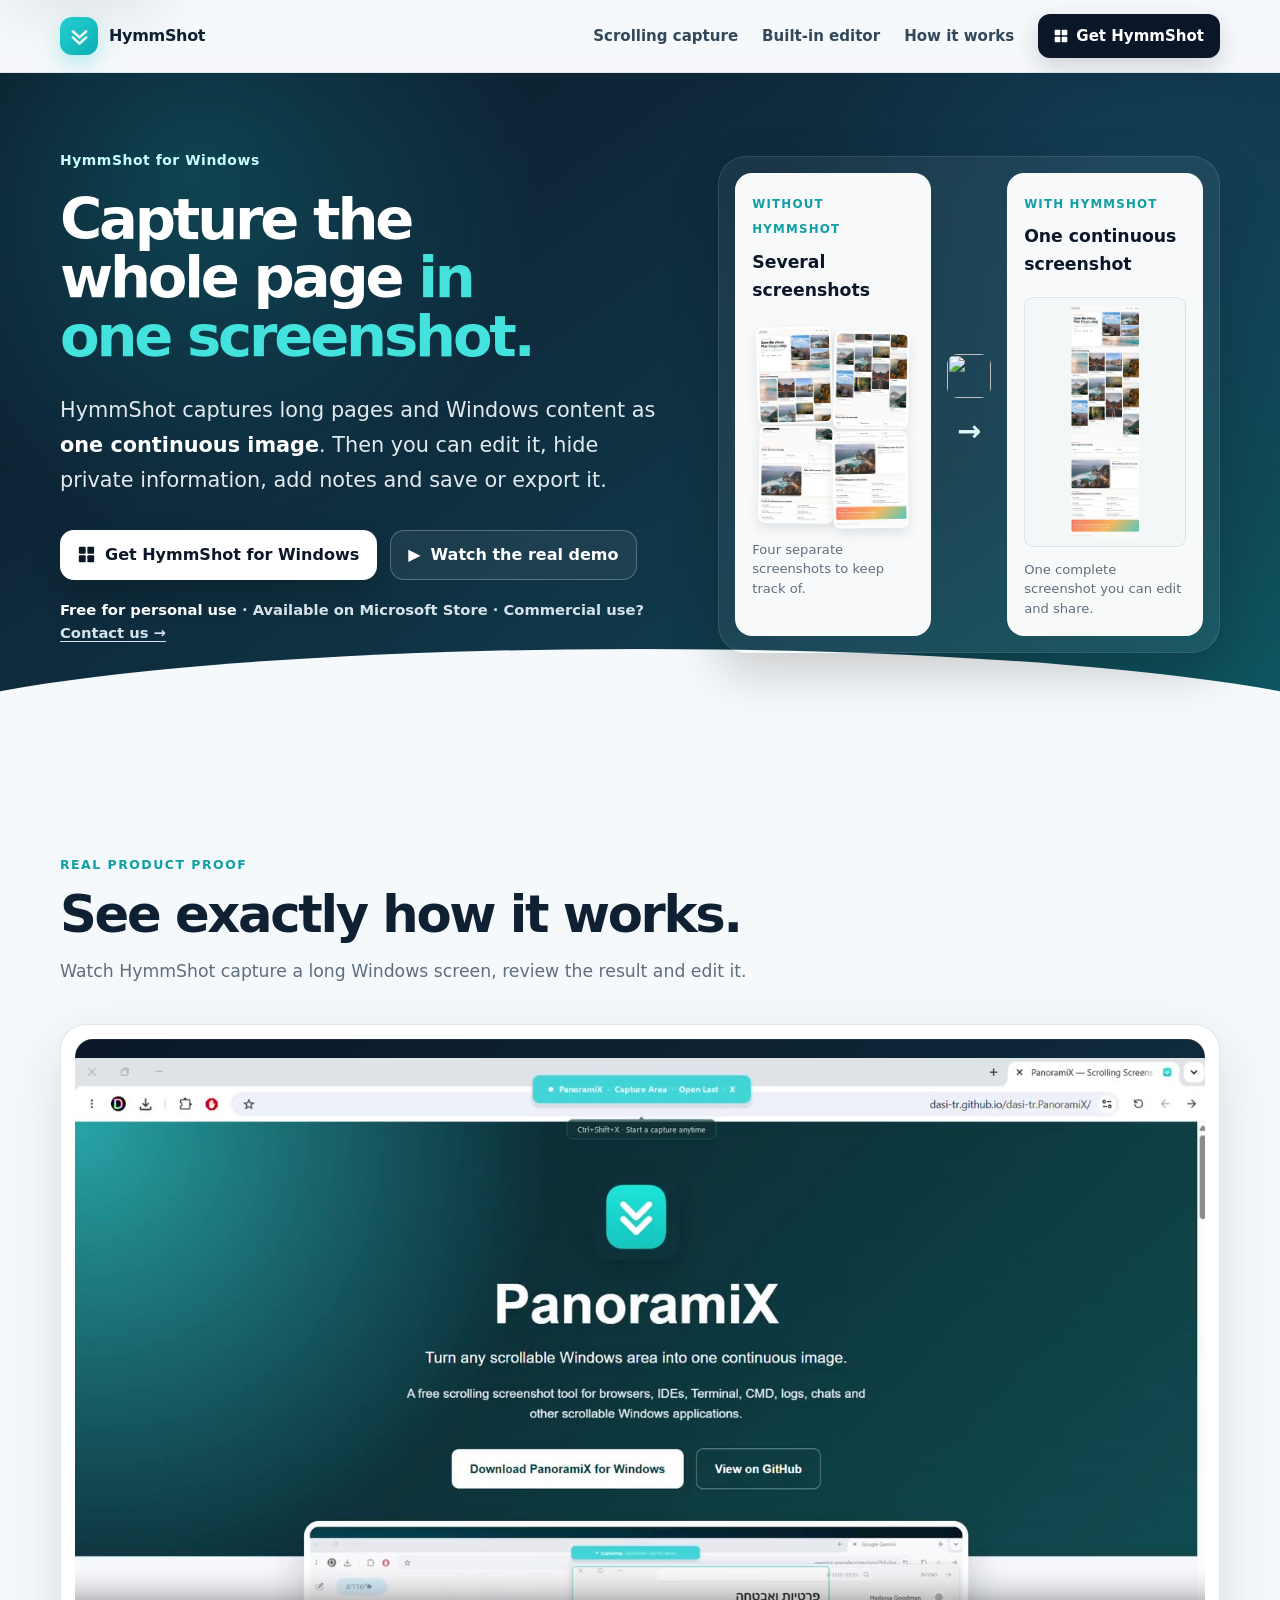
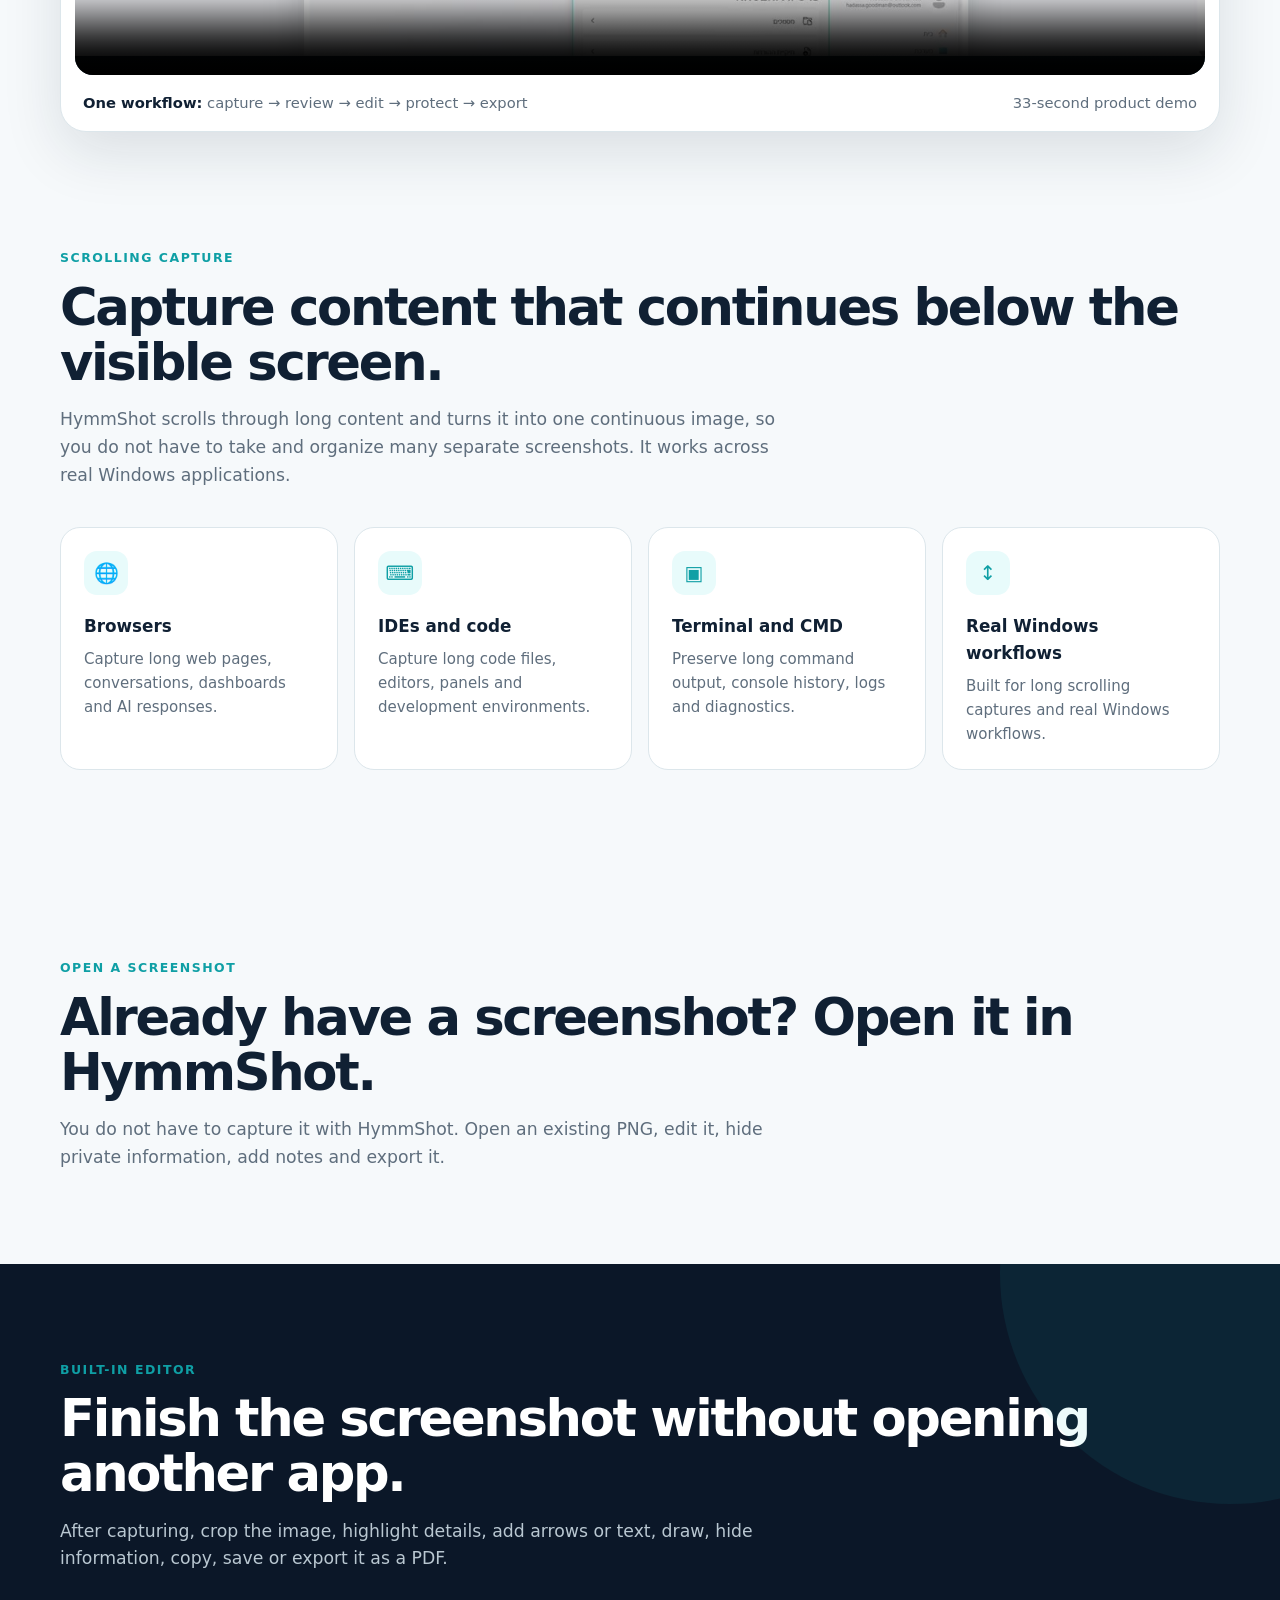
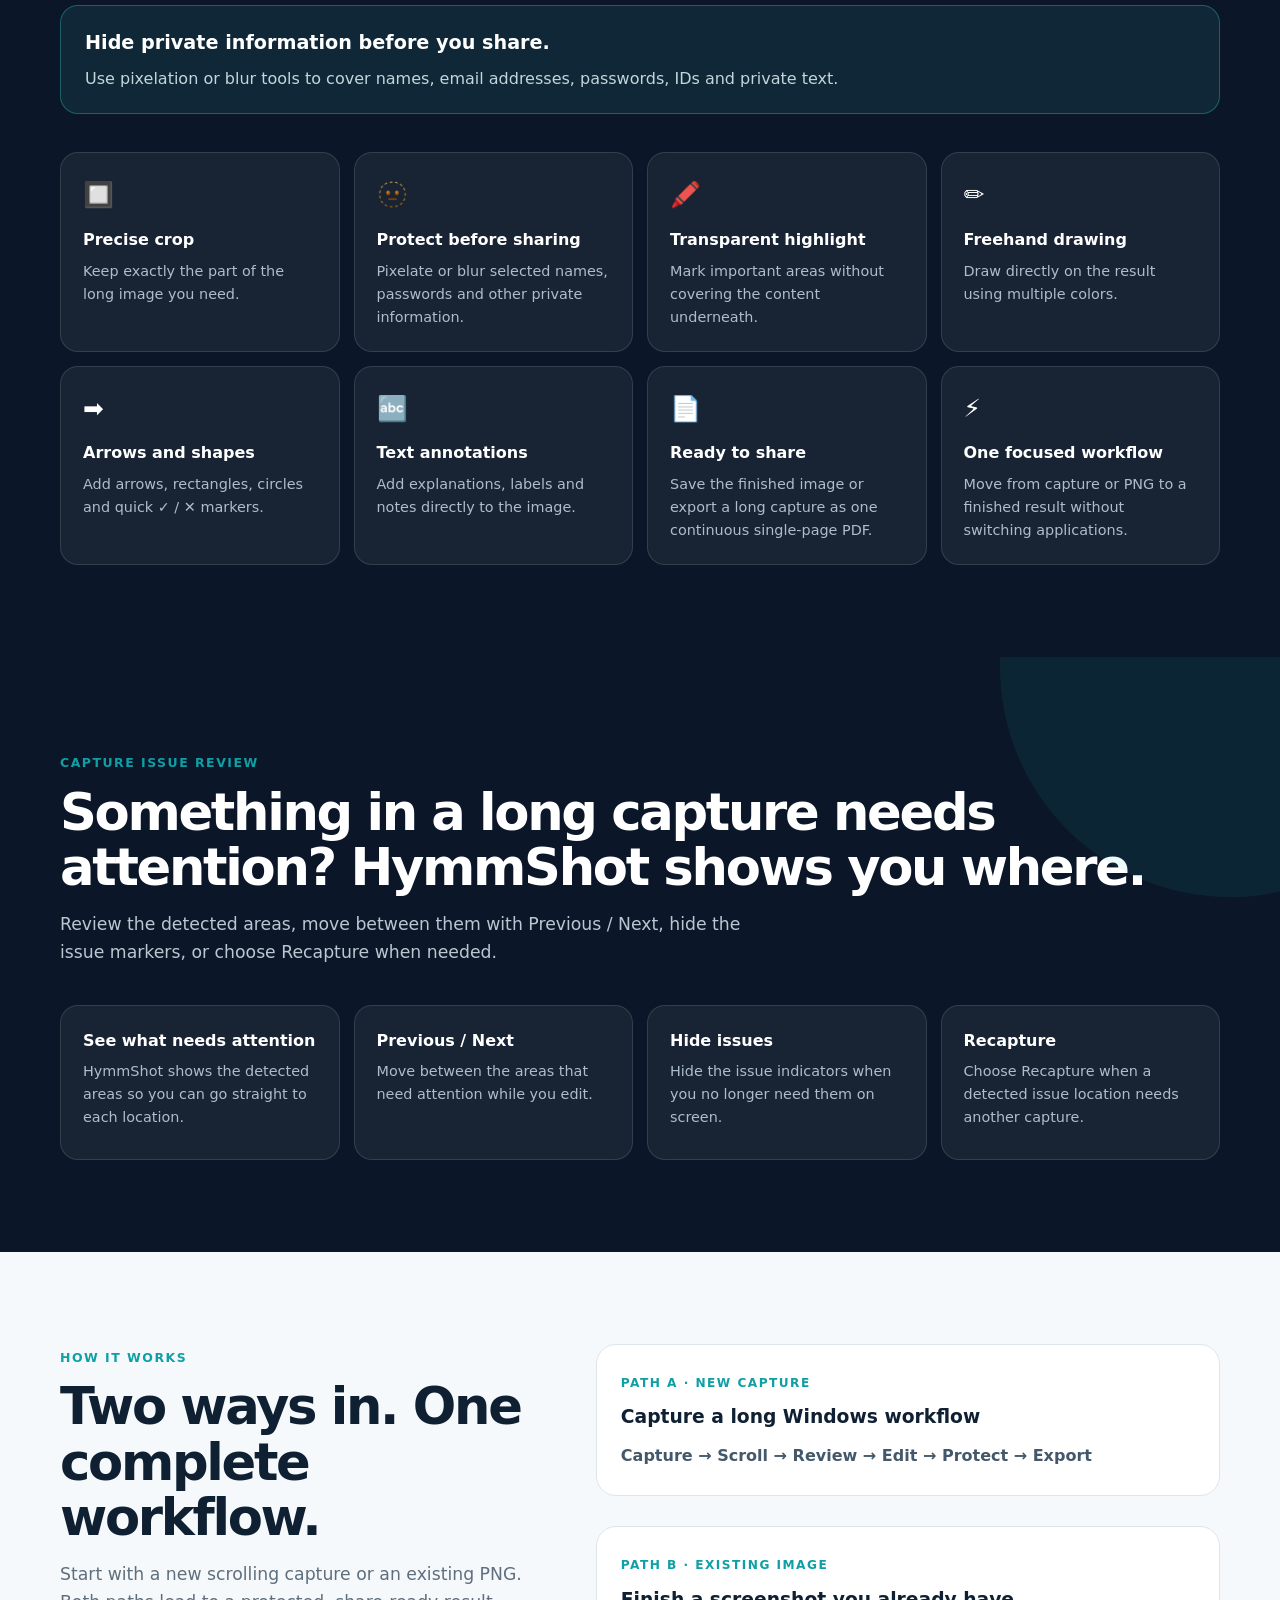
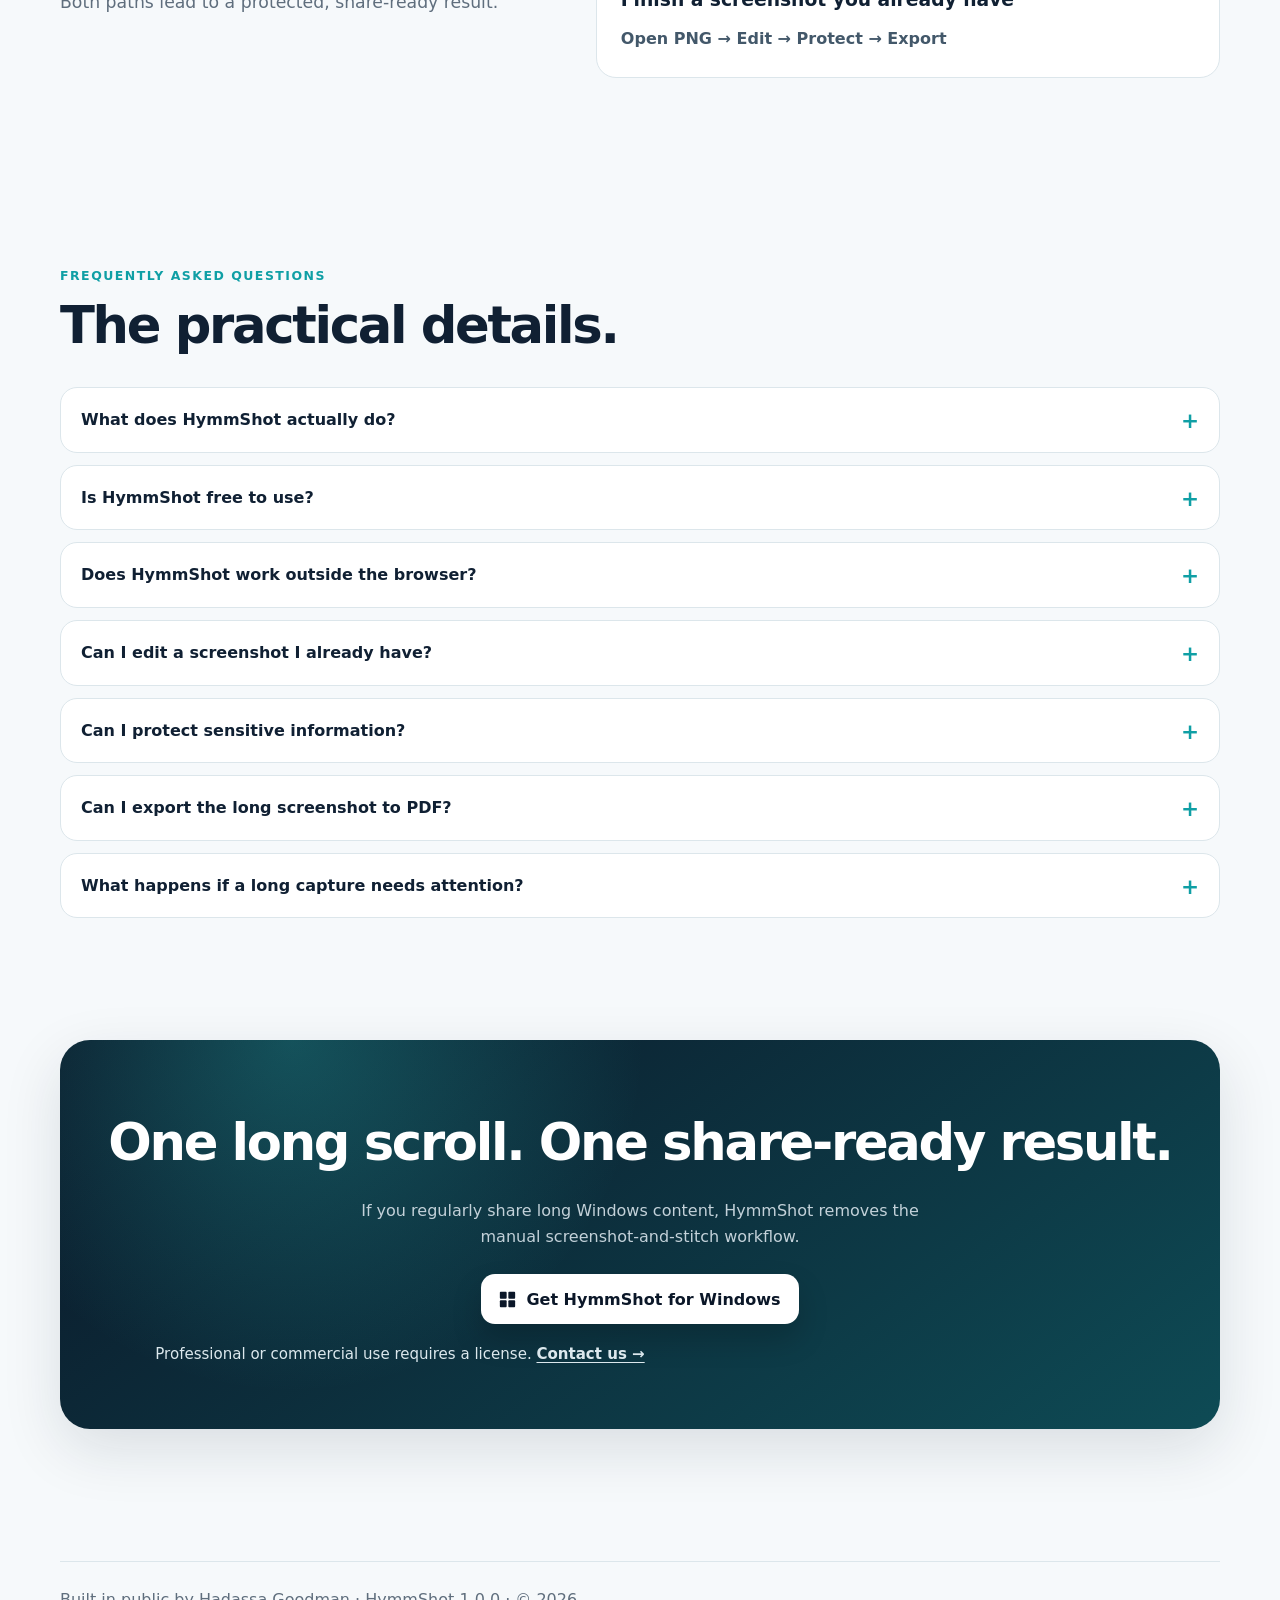
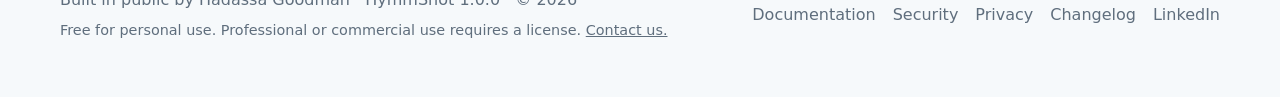
==== index.html @ fbc2f4eb "Polish the final HymmShot hero Simplify the hero copy and lightly soften the existing Before/After p" ====
<!doctype html>
<html lang="en">
<head>
  <script defer src="assets/analytics.js"></script>
  
  <meta charset="utf-8">
  <meta name="viewport" content="width=device-width, initial-scale=1">
  <title>HymmShot — Capture, Edit &amp; Share Long Windows Screenshots</title>
  <meta name="description" content="HymmShot is a Windows screenshot workflow for capturing long scrollable content, reviewing capture issues, editing existing PNGs, protecting sensitive information and exporting share-ready images or PDFs.">
  <meta name="theme-color" content="#0b1728">
  <link rel="canonical" href="https://hymmshot.com/">
  <meta property="og:type" content="website">
  <meta property="og:url" content="https://hymmshot.com/">
  <meta property="og:title" content="HymmShot — Capture, Edit &amp; Share Long Windows Screenshots">
  <meta property="og:description" content="Capture the full scroll on Windows, then review, edit, protect and export a share-ready result.">
  <meta property="og:image" content="https://hymmshot.com/icon.png">
  <meta name="twitter:card" content="summary_large_image">
  <meta name="twitter:title" content="HymmShot — Capture, Edit &amp; Share Long Windows Screenshots">
  <meta name="twitter:description" content="Capture the full scroll on Windows, then review, edit, protect and export a share-ready result.">
  <meta name="twitter:image" content="https://hymmshot.com/icon.png">
  <link rel="icon" href="data:image/svg+xml,%3Csvg xmlns='http://www.w3.org/2000/svg' viewBox='0 0 64 64'%3E%3Crect width='64' height='64' rx='16' fill='%2317c7c9'/%3E%3Cpath d='M18 21l14 14 14-14M18 35l14 14 14-14' fill='none' stroke='white' stroke-width='6' stroke-linecap='round' stroke-linejoin='round'/%3E%3C/svg%3E">
  <script type="application/ld+json">
  {
    "@context": "https://schema.org",
    "@type": "SoftwareApplication",
    "name": "HymmShot",
    "operatingSystem": "Windows",
    "applicationCategory": "UtilitiesApplication",
    "softwareVersion": "1.0.0",
    "description": "HymmShot is a complete screenshot workflow for Windows: capture long scrollable content or open an existing PNG, then review, edit, protect and export a share-ready result.",
    "url": "https://hymmshot.com/",
    "downloadUrl": "https://apps.microsoft.com/detail/9n6580jqmpw8",
    "featureList": [
      "Scrolling screenshot capture for Windows applications",
      "Combines scrolled content into one continuous image",
      "Capture Issue Review with Previous and Next navigation",
      "Hide issue indicators or choose Recapture",
      "Open and edit existing PNG images",
      "Built-in crop tool",
      "Real pixelation for sensitive information",
      "Transparent highlighting",
      "Freehand drawing in multiple colors",
      "Arrows, rectangles, circles and quick markers",
      "Text annotations",
      "Continuous single-page PDF export"
    ]
  }
  </script>
  <style>
    :root {
      --ink: #102033;
      --muted: #5f6e7d;
      --bg: #f6f9fb;
      --panel: #ffffff;
      --line: #dce6eb;
      --navy: #0b1728;
      --navy-2: #10263a;
      --teal: #19c6c8;
      --teal-dark: #0f9fa5;
      --teal-soft: #e8fbfb;
      --warning: #fff9e8;
      --warning-line: #ecd273;
      --shadow: 0 20px 60px rgba(13, 35, 52, .12);
      --radius: 24px;
      --max: 1160px;
    }

    * { box-sizing: border-box; }
    html { scroll-behavior: smooth; }
    body {
      margin: 0;
      color: var(--ink);
      background: var(--bg);
      font-family: Inter, ui-sans-serif, system-ui, -apple-system, BlinkMacSystemFont, "Segoe UI", Arial, sans-serif;
      line-height: 1.6;
      -webkit-font-smoothing: antialiased;
    }
    a { color: inherit; }
    img, video { max-width: 100%; display: block; }
    button, a { -webkit-tap-highlight-color: transparent; }
    .container { width: min(var(--max), calc(100% - 40px)); margin-inline: auto; }
    .skip-link {
      position: fixed; top: 10px; left: 10px; z-index: 1000;
      transform: translateY(-150%); background: #fff; padding: 10px 14px;
      border-radius: 10px; box-shadow: var(--shadow);
    }
    .skip-link:focus { transform: translateY(0); }

    .site-nav {
      position: sticky; top: 0; z-index: 50;
      background: rgba(246,249,251,.88);
      backdrop-filter: blur(18px);
      border-bottom: 1px solid rgba(220,230,235,.8);
    }
    .nav-inner {
      min-height: 72px; display: flex; align-items: center; justify-content: space-between; gap: 24px;
    }
    .brand { display: flex; align-items: center; gap: 11px; text-decoration: none; font-weight: 800; letter-spacing: -.02em; }
    .brand-mark {
      width: 38px; height: 38px; border-radius: 12px; flex: 0 0 auto;
      background: linear-gradient(145deg, #25d7d5, #0cafb7);
      display: grid; place-items: center; box-shadow: 0 9px 22px rgba(25,198,200,.28);
    }
    .brand-mark svg { width: 23px; height: 23px; }
    .nav-links { display: flex; align-items: center; gap: 24px; font-size: .94rem; font-weight: 650; }
    .nav-links a { text-decoration: none; color: #34485b; }
    .nav-links a:hover { color: var(--teal-dark); }
    .nav-download {
      display: inline-flex; align-items: center; gap: 8px; white-space: nowrap;
      color: #fff !important; background: var(--navy); padding: 10px 16px; border-radius: 12px;
      box-shadow: 0 9px 24px rgba(11,23,40,.17);
    }

    .hero {
      position: relative; overflow: hidden;
      background:
        radial-gradient(circle at 15% 15%, rgba(25,198,200,.22), transparent 28%),
        radial-gradient(circle at 88% 18%, rgba(39,116,177,.16), transparent 26%),
        linear-gradient(145deg, var(--navy), #10394a 65%, #0e5962);
      color: #fff;
      padding: 76px 0 100px;
    }
    .hero::after {
      content: ""; position: absolute; inset: auto -10% -160px -10%; height: 270px;
      background: var(--bg); border-radius: 50% 50% 0 0 / 35% 35% 0 0;
    }
    .hero-grid {
      position: relative; z-index: 1; display: grid; grid-template-columns: 1.1fr .9fr;
      gap: 45px; align-items: center;
    }
    .eyebrow {
      margin-bottom: 20px; color: #c8ffff; font-size: .87rem; font-weight: 800;
      letter-spacing: .04em;
    }
    .dot { width: 8px; height: 8px; background: #29e1d8; border-radius: 999px; box-shadow: 0 0 0 6px rgba(41,225,216,.12); }
    h1 { margin: 0; font-size: clamp(2.85rem, 4.5vw, 4.15rem); line-height: 1.01; letter-spacing: -.055em; max-width: 850px; text-wrap: balance; }
    .hero-highlight { color: #43e2dc; }
    .hero-copy { margin: 27px 0 0; max-width: 650px; color: #e2eaf0; font-size: clamp(1.1rem, 2vw, 1.3rem); line-height: 1.68; }
    .hero-copy strong { color: #fff; }
    .actions { display: flex; flex-wrap: wrap; gap: 13px; margin-top: 32px; }
    .btn {
      display: inline-flex; align-items: center; justify-content: center; gap: 10px;
      min-height: 50px; padding: 0 17px; border-radius: 14px; text-decoration: none;
      font-weight: 800; border: 1px solid transparent; transition: transform .18s ease, box-shadow .18s ease, background .18s ease;
    }
    .btn:hover { transform: translateY(-2px); }
    .btn-primary { background: #fff; color: var(--navy); box-shadow: 0 15px 30px rgba(0,0,0,.18); }
    .btn-secondary { border-color: rgba(255,255,255,.26); background: rgba(255,255,255,.06); color: #fff; }
    .microcopy { margin-top: 18px; color: #d7e3ea; font-size: .92rem; font-weight: 550; line-height: 1.6; }
    .microcopy strong { color: #fff; font-weight: 800; }
    .microcopy a, .commercial-link { color: inherit; font-weight: 850; text-underline-offset: 3px; }

    .windows-icon { width: 17px; height: 17px; flex: 0 0 auto; }
    .windows-icon rect { fill: currentColor; }
    .nav-download .windows-icon { width: 14px; height: 14px; }
    .windows-points {
      display: flex; flex-wrap: wrap; gap: 9px 18px; margin: 22px 0 0; padding: 0;
      list-style: none; color: #e0ebf0; font-size: .94rem; font-weight: 700;
    }
    .windows-points li { display: inline-flex; align-items: center; gap: 7px; }
    .windows-points li::before { content: "✓"; color: #42e2dc; font-weight: 900; }

    .product-shot {
      position: relative; padding: 14px; border-radius: 28px;
      border: 1px solid rgba(255,255,255,.18);
      background: rgba(255,255,255,.08);
      box-shadow: 0 28px 70px rgba(0,0,0,.3);
    }
    .product-shot-top {
      display: flex; align-items: center; justify-content: space-between; gap: 12px;
      padding: 2px 3px 12px; color: #edf6f8; font-size: .82rem; font-weight: 800;
    }
    .windows-app-badge, .real-interface {
      display: inline-flex; align-items: center; gap: 8px;
    }
    .real-interface { color: #c8dce4; }
    .real-interface::before { content: "●"; color: #43e2dc; font-size: .72rem; }
    .capture-proof {
      position: relative; overflow: hidden; border-radius: 18px; background: #fff;
      border: 1px solid rgba(255,255,255,.24);
    }
    .capture-proof > img { width: 100%; aspect-ratio: 319 / 169; object-fit: cover; }
    .hymmshot-preview {
      aspect-ratio: 319 / 169; display: grid; place-items: center; padding: clamp(22px, 4vw, 44px);
      border-radius: 18px; border: 1px solid rgba(255,255,255,.24);
      background:
        radial-gradient(circle at 18% 20%, rgba(67,226,220,.24), transparent 34%),
        linear-gradient(145deg, #f8fcfd, #e6f3f5);
    }
    .hymmshot-preview-card {
      width: min(100%, 460px); padding: clamp(22px, 4vw, 34px); border: 1px solid #d4e5e9;
      border-radius: 22px; background: rgba(255,255,255,.94); color: var(--navy);
      box-shadow: 0 22px 48px rgba(11,23,40,.16);
    }
    .hymmshot-preview-brand { display: flex; align-items: center; gap: 15px; }
    .hymmshot-preview-brand img { width: 54px; height: 54px; border-radius: 13px; }
    .hymmshot-preview-brand strong, .hymmshot-preview-brand span { display: block; }
    .hymmshot-preview-brand strong { font-size: 1.15rem; }
    .hymmshot-preview-brand span { margin-top: 2px; color: var(--muted); font-size: .82rem; }
    .hymmshot-preview-status {
      display: flex; align-items: center; gap: 9px; margin-top: 24px; padding: 13px 15px;
      border-radius: 13px; background: #e9f9f7; color: #086b66; font-size: .88rem; font-weight: 800;
    }
    .hymmshot-preview-status::before { content: ""; width: 9px; height: 9px; border-radius: 50%; background: var(--teal); box-shadow: 0 0 0 5px rgba(16,183,167,.13); }
    .hymmshot-preview-tools { display: flex; flex-wrap: wrap; gap: 8px; margin-top: 16px; }
    .hymmshot-preview-tools span { padding: 7px 10px; border: 1px solid #dbe8eb; border-radius: 999px; color: #526778; font-size: .76rem; font-weight: 700; }
    .outcome-visual {
      display: grid; grid-template-columns: 1fr auto 1fr; align-items: stretch; gap: 16px;
      color: var(--navy); background: rgba(255,255,255,.055); padding: 16px;
      border-color: rgba(255,255,255,.1); box-shadow: 0 20px 50px rgba(0,0,0,.18);
    }
    .outcome-column { min-width: 0; padding: 17px; border-radius: 17px; background: rgba(255,255,255,.97); }
    .outcome-column strong { display: block; margin-top: 8px; font-size: 1.08rem; }
    .outcome-column p { margin: 13px 0 0; color: var(--muted); font-size: .82rem; line-height: 1.5; }
    .outcome-label { color: var(--teal-dark); font-size: .74rem; font-weight: 900; letter-spacing: .1em; text-transform: uppercase; }
    .before-stack { display: grid; grid-template-columns: 1fr 1fr; gap: 7px; margin-top: 18px; padding: 2px; }
    .before-stack img { display: block; width: 100%; height: auto; border: 2px solid rgba(255,255,255,.9); border-radius: 7px; box-shadow: 0 5px 12px rgba(7,35,52,.11); }
    .before-stack img:nth-child(1) { transform: rotate(-1.5deg) translate(3px,3px); }
    .before-stack img:nth-child(2) { transform: rotate(1.2deg) translate(-3px,8px); }
    .before-stack img:nth-child(3) { transform: rotate(.8deg) translate(5px,-2px); }
    .before-stack img:nth-child(4) { transform: rotate(-1deg) translate(-4px,3px); }
    .outcome-arrow { display: grid; place-content: center; justify-items: center; gap: 10px; color: #dffaf7; font-size: 1.8rem; font-weight: 900; }
    .outcome-arrow img { width: 44px; height: 44px; border-radius: 11px; }
    .after-frame { display: flex; align-items: flex-start; justify-content: center; height: 250px; margin-top: 18px; padding: 8px; overflow: hidden; border: 1px solid rgba(205,221,226,.65); border-radius: 9px; background: #f3f7f8; }
    .after-frame img { display: block; width: 100%; height: 100%; object-fit: contain; object-position: top center; }
    .capture-proof-caption {
      display: flex; align-items: center; justify-content: center; gap: 9px; flex-wrap: wrap;
      padding: 13px 14px; color: #34485b; background: #fff; font-size: .82rem;
      border-top: 1px solid #e5ecef;
    }
    .capture-proof-caption strong { color: var(--navy); }
    .flow-arrow { color: var(--teal-dark); font-weight: 900; }
    .editor-inset {
      position: absolute; right: -24px; bottom: -54px; width: 54%;
      border-radius: 16px; overflow: hidden; border: 6px solid #fff;
      background: #fff; box-shadow: 0 20px 45px rgba(0,0,0,.34);
      transform: rotate(-1.2deg);
    }
    .editor-inset img { width: 100%; aspect-ratio: 319 / 169; object-fit: cover; }
    .editor-inset-label {
      padding: 9px 11px; background: #fff; color: var(--navy); font-size: .73rem;
      font-weight: 850; text-align: center; border-top: 1px solid #e5ecef;
    }

    section { padding: 92px 0; }
    .section-kicker { color: var(--teal-dark); font-weight: 850; text-transform: uppercase; letter-spacing: .12em; font-size: .78rem; }
    .section-title { margin: 10px 0 16px; font-size: clamp(2rem, 4vw, 3.45rem); line-height: 1.08; letter-spacing: -.045em; }
    .section-lead { margin: 0; color: var(--muted); font-size: 1.08rem; max-width: 730px; }

    .demo-wrap { margin-top: 38px; background: var(--panel); border: 1px solid var(--line); border-radius: 26px; padding: 14px; box-shadow: var(--shadow); }
    .demo-video {
      display: block; width: 100%; height: auto; aspect-ratio: 16 / 9; border-radius: 18px;
      background: linear-gradient(145deg, #0b1728, #10394a); object-fit: contain;
      box-shadow: inset 0 0 0 1px rgba(255,255,255,.08);
    }
    .demo-note { display: flex; justify-content: space-between; align-items: center; gap: 20px; padding: 16px 8px 3px; color: var(--muted); font-size: .92rem; }
    .demo-note strong { color: var(--ink); }

    .feature-grid { display: grid; grid-template-columns: repeat(4, 1fr); gap: 16px; margin-top: 38px; }
    .feature-card {
      background: var(--panel); border: 1px solid var(--line); border-radius: 20px; padding: 23px;
      min-height: 188px; transition: transform .2s ease, box-shadow .2s ease, border-color .2s ease;
    }
    .feature-card:hover { transform: translateY(-5px); border-color: #b6dddd; box-shadow: 0 16px 36px rgba(15,61,72,.09); }
    .feature-icon {
      width: 44px; height: 44px; border-radius: 13px; display: grid; place-items: center;
      background: var(--teal-soft); color: var(--teal-dark); font-size: 1.25rem; margin-bottom: 18px;
    }
    .feature-card h3 { margin: 0 0 7px; font-size: 1.05rem; }
    .feature-card p { margin: 0; color: var(--muted); font-size: .94rem; }

    .dark-section { background: var(--navy); color: #fff; position: relative; overflow: hidden; }
    .dark-section::before { content:""; position:absolute; width:460px; height:460px; border-radius:50%; background:rgba(25,198,200,.08); right:-180px; top:-220px; }
    .dark-section .section-lead { color: #b9c7d1; }
    .tool-grid { display: grid; grid-template-columns: repeat(4, 1fr); gap: 14px; margin-top: 38px; position: relative; }
    .tool-card { padding: 22px; border-radius: 18px; border: 1px solid rgba(255,255,255,.12); background: rgba(255,255,255,.055); min-height: 155px; }
    .tool-card .tool-symbol { font-size: 1.55rem; margin-bottom: 12px; }
    .tool-card h3 { margin: 0 0 7px; font-size: 1rem; }
    .tool-card p { margin: 0; color: #aebdca; font-size: .9rem; }
    .privacy-callout { margin-top: 32px; padding: 22px 24px; border: 1px solid rgba(67,226,220,.3); border-radius: 18px; background: rgba(67,226,220,.08); position: relative; }
    .privacy-callout h3 { margin: 0 0 7px; font-size: 1.2rem; }
    .privacy-callout p { margin: 0; color: #c5d5dc; }

    .workflow { display: grid; grid-template-columns: .86fr 1.14fr; gap: 65px; align-items: start; }
    .steps { display: grid; gap: 16px; }
    .step { display: grid; grid-template-columns: 50px 1fr; gap: 17px; padding: 20px; border-radius: 18px; background: #fff; border: 1px solid var(--line); }
    .step-number { width: 50px; height: 50px; border-radius: 15px; background: var(--teal-soft); color: var(--teal-dark); display: grid; place-items: center; font-weight: 900; }
    .step h3 { margin: 1px 0 4px; font-size: 1.02rem; }
    .step p { margin: 0; color: var(--muted); font-size: .93rem; }
    .path-card { padding: 24px; border-radius: 20px; background: #fff; border: 1px solid var(--line); }
    .path-card + .path-card { margin-top: 14px; }
    .path-label { color: var(--teal-dark); font-size: .76rem; font-weight: 900; letter-spacing: .12em; text-transform: uppercase; }
    .path-card h3 { margin: 8px 0 10px; }
    .path-flow { margin: 0; color: #43586a; font-weight: 750; line-height: 1.8; }

    .hebrew { background: linear-gradient(135deg, #effbfb, #f8fbfc); }
    .rtl { direction: rtl; text-align: right; }
    .rtl-grid { display: grid; grid-template-columns: 1fr 1fr; gap: 28px; margin-top: 34px; }
    .rtl-card { background: #fff; border: 1px solid var(--line); border-radius: 22px; padding: 27px; }
    .rtl-card h3 { margin-top: 0; }
    .rtl-card p, .rtl-card li { color: var(--muted); }
    .rtl-card ol { padding-right: 22px; }
    .rtl-card li { margin-bottom: 8px; }

    .faq-list { margin-top: 34px; display: grid; gap: 12px; }
    details { background: #fff; border: 1px solid var(--line); border-radius: 17px; padding: 0 20px; }
    summary { cursor: pointer; list-style: none; padding: 19px 30px 19px 0; font-weight: 800; position: relative; }
    summary::-webkit-details-marker { display: none; }
    summary::after { content: "+"; position: absolute; right: 0; top: 16px; font-size: 1.35rem; color: var(--teal-dark); }
    details[open] summary::after { content: "–"; }
    details p { margin: 0 0 20px; color: var(--muted); max-width: 850px; }

    .final-cta { padding-top: 30px; }
    .cta-box {
      text-align: center; color: #fff; border-radius: 30px; padding: 62px 30px;
      background: radial-gradient(circle at 20% 0%, rgba(46,229,219,.26), transparent 35%), linear-gradient(145deg, var(--navy), #0e4b55);
      box-shadow: var(--shadow);
    }
    .cta-box h2 { margin: 0; font-size: clamp(2rem, 4vw, 3.4rem); letter-spacing: -.045em; }
    .cta-box p { margin: 14px auto 25px; color: #c3d1d9; max-width: 620px; }
    .cta-box .actions { justify-content: center; margin-top: 0; }
    .cta-commercial { margin: 18px 0 0 !important; color: #dce8ed !important; font-size: .94rem; }

    footer { padding: 40px 0 55px; color: var(--muted); }
    .footer-inner { display: flex; justify-content: space-between; align-items: center; gap: 20px; border-top: 1px solid var(--line); padding-top: 25px; }
    .footer-links { display: flex; flex-wrap: wrap; gap: 17px; }
    .footer-links a { text-decoration: none; }
    .footer-links a:hover { color: var(--teal-dark); }
    .footer-license { margin-top: 7px; font-size: .9rem; }

    .reveal { opacity: 0; transform: translateY(18px); transition: opacity .65s ease, transform .65s ease; }
    .reveal.visible { opacity: 1; transform: none; }

    @media (max-width: 980px) {
      .hero-grid, .workflow { grid-template-columns: 1fr; }
      .hero-grid { gap: 45px; }
      .product-shot { max-width: 760px; margin-inline: auto; }
      .editor-inset { right: 14px; bottom: -42px; }
      .feature-grid, .tool-grid { grid-template-columns: repeat(2,1fr); }
      .nav-links a:not(.nav-download) { display: none; }
      .rtl-grid { grid-template-columns: 1fr; }
    }
    @media (max-width: 640px) {
      .container { width: min(100% - 24px, var(--max)); }
      .hero { padding: 68px 0 55px; }
      .hero::after { display: none; }
      h1 { font-size: clamp(2.75rem, 15vw, 4rem); }
      section { padding: 70px 0; }
      .feature-grid, .tool-grid { grid-template-columns: 1fr; }
      .product-shot-top { align-items: flex-start; flex-direction: column; }
      .outcome-visual { grid-template-columns: 1fr; }
      .outcome-arrow { grid-template-columns: auto auto; }
      .outcome-arrow span { transform: rotate(90deg); }
      .after-frame { height: 520px; }
      .editor-inset { position: relative; right: auto; bottom: auto; width: 88%; margin: 14px auto -8px; transform: none; }
      .capture-proof-caption { font-size: .76rem; gap: 6px; }
      .demo-note, .footer-inner { align-items: flex-start; flex-direction: column; }
      .actions .btn { width: 100%; }
      .nav-inner { min-height: 64px; }
      .brand-mark { width: 35px; height: 35px; }
      .nav-download { padding: 9px 12px; font-size: .85rem; }
      .step { grid-template-columns: 42px 1fr; padding: 16px; }
      .step-number { width: 42px; height: 42px; }
    }
    @media (prefers-reduced-motion: reduce) {
      html { scroll-behavior: auto; }
      *, *::before, *::after { animation: none !important; transition: none !important; }
      .reveal { opacity: 1; transform: none; }
    }
  </style>
</head>
<body>
  <a class="skip-link" href="#main">Skip to content</a>

  <nav class="site-nav" aria-label="Main navigation">
    <div class="container nav-inner">
      <a class="brand" href="#top" aria-label="HymmShot home">
        <span class="brand-mark" aria-hidden="true">
          <svg viewBox="0 0 24 24" fill="none"><path d="M5 6.5 12 13l7-6.5M5 13l7 6.5 7-6.5" stroke="white" stroke-width="2.6" stroke-linecap="round" stroke-linejoin="round"/></svg>
        </span>
        <span>HymmShot</span>
      </a>
      <div class="nav-links">
        <a href="#capture">Scrolling capture</a>
        <a href="#editor">Built-in editor</a>
        <a href="#how">How it works</a>
        <a class="nav-download" data-download-cta="nav" href="https://apps.microsoft.com/detail/9n6580jqmpw8" target="_blank" rel="noopener noreferrer" aria-label="Get HymmShot on Microsoft Store (opens in a new tab)"><svg class="windows-icon" viewBox="0 0 20 20" aria-hidden="true"><rect x="1" y="1" width="8" height="8" rx="1"/><rect x="11" y="1" width="8" height="8" rx="1"/><rect x="1" y="11" width="8" height="8" rx="1"/><rect x="11" y="11" width="8" height="8" rx="1"/></svg> Get HymmShot</a>
      </div>
    </div>
  </nav>

  <main id="main">
    <header class="hero" id="top">
      <div class="container hero-grid">
        <div>
          <div class="eyebrow">HymmShot for Windows</div>
          <h1>Capture the whole page <span class="hero-highlight">in one screenshot.</span></h1>
          <p class="hero-copy">HymmShot captures long pages and Windows content as <strong>one continuous image</strong>. Then you can edit it, hide private information, add notes and save or export it.</p>
          <div class="actions">
            <a class="btn btn-primary" data-download-cta="hero" href="https://apps.microsoft.com/detail/9n6580jqmpw8" target="_blank" rel="noopener noreferrer" aria-label="Get HymmShot for Windows on Microsoft Store (opens in a new tab)"><svg class="windows-icon" viewBox="0 0 20 20" aria-hidden="true"><rect x="1" y="1" width="8" height="8" rx="1"/><rect x="11" y="1" width="8" height="8" rx="1"/><rect x="1" y="11" width="8" height="8" rx="1"/><rect x="11" y="11" width="8" height="8" rx="1"/></svg> Get HymmShot for Windows</a>
            <a class="btn btn-secondary" data-demo-cta="hero" href="#demo"><span aria-hidden="true">▶</span> Watch the real demo</a>
          </div>
          <p class="microcopy"><strong>Free for personal use</strong> · Available on Microsoft Store · Commercial use? <a data-commercial-cta="hero" href="mailto:contact@hymmshot.com">Contact us →</a></p>
        </div>

        <div class="product-shot outcome-visual" aria-label="Real comparison showing four separate screenshots becoming one continuous screenshot with HymmShot">
          <div class="outcome-column outcome-before">
            <span class="outcome-label">Without HymmShot</span>
            <strong>Several screenshots</strong>
            <div class="before-stack" role="group" aria-label="Four separate screenshots from the same long travel webpage">
              <img src="assets/before-after/travel-before-1.webp" alt="">
              <img src="assets/before-after/travel-before-2.webp" alt="">
              <img src="assets/before-after/travel-before-3.webp" alt="">
              <img src="assets/before-after/travel-before-4.webp" alt="">
            </div>
            <p>Four separate screenshots to keep track of.</p>
          </div>
          <div class="outcome-arrow" aria-hidden="true"><img src="icon.png" alt=""><span>→</span></div>
          <div class="outcome-column outcome-after">
            <span class="outcome-label">With HymmShot</span>
            <strong>One continuous screenshot</strong>
            <div class="after-frame">
              <img src="assets/before-after/travel-after.webp" alt="One continuous long travel webpage captured with HymmShot">
            </div>
            <p>One complete screenshot you can edit and share.</p>
          </div>
        </div>

        <div class="product-shot" hidden>
          <div class="product-shot-top">
            <span class="windows-app-badge"><svg class="windows-icon" viewBox="0 0 20 20" aria-hidden="true"><rect x="1" y="1" width="8" height="8" rx="1"/><rect x="11" y="1" width="8" height="8" rx="1"/><rect x="1" y="11" width="8" height="8" rx="1"/><rect x="11" y="11" width="8" height="8" rx="1"/></svg> HymmShot for Windows</span>
            <span class="real-interface">Version 1.0.0</span>
          </div>
          <div class="hymmshot-preview" role="img" aria-label="HymmShot 1.0.0 product preview for Windows">
            <div class="hymmshot-preview-card">
              <div class="hymmshot-preview-brand">
                <img src="icon.png" alt="">
                <div><strong>HymmShot 1.0.0</strong><span>Scrolling capture and image editing</span></div>
              </div>
              <div class="hymmshot-preview-status">Ready for a scrolling capture</div>
              <div class="hymmshot-preview-tools" aria-hidden="true"><span>Capture</span><span>Review</span><span>Edit</span><span>Export</span></div>
            </div>
          </div>
          <div class="capture-proof" hidden>
            <img src="[data-uri]" alt="HymmShot capturing a selected scrollable area in a Windows browser">
            <div class="capture-proof-caption">
              <strong>1. Select an area</strong><span class="flow-arrow">→</span>
              <strong>2. Scroll</strong><span class="flow-arrow">→</span>
              <strong>3. Get one image</strong>
            </div>
          </div>
          <div class="editor-inset" hidden>
            <img src="[data-uri]" alt="The built-in HymmShot editor after the scrolling capture is complete">
            <div class="editor-inset-label">The built-in editor opens after capture</div>
          </div>
        </div>
      </div>
    </header>

    <section id="demo">
      <div class="container reveal">
        <span class="section-kicker">Real product proof</span>
        <h2 class="section-title">See exactly how it works.</h2>
        <p class="section-lead">Watch HymmShot capture a long Windows screen, review the result and edit it.</p>
        <div class="demo-wrap">
          <video class="demo-video" data-analytics-video data-video-name="HymmShot product demo" data-video-file="PanoramiX.mp4" controls muted autoplay loop playsinline preload="metadata" poster="[data-uri]">
            <!-- Replace this file with the new product recording; keep its natural framing and aspect ratio. -->
            <source src="PanoramiX.mp4" type="video/mp4">
            Your browser does not support video playback.
          </video>
          <div class="demo-note">
            <span><strong>One workflow:</strong> capture → review → edit → protect → export</span>
            <span>33-second product demo</span>
          </div>
        </div>
      </div>
    </section>

    <section id="capture" style="padding-top:20px">
      <div class="container reveal">
        <span class="section-kicker">Scrolling capture</span>
        <h2 class="section-title">Capture content that continues below the visible screen.</h2>
        <p class="section-lead">HymmShot scrolls through long content and turns it into one continuous image, so you do not have to take and organize many separate screenshots. It works across real Windows applications.</p>
        <div class="feature-grid">
          <article class="feature-card"><div class="feature-icon">🌐</div><h3>Browsers</h3><p>Capture long web pages, conversations, dashboards and AI responses.</p></article>
          <article class="feature-card"><div class="feature-icon">⌨</div><h3>IDEs and code</h3><p>Capture long code files, editors, panels and development environments.</p></article>
          <article class="feature-card"><div class="feature-icon">▣</div><h3>Terminal and CMD</h3><p>Preserve long command output, console history, logs and diagnostics.</p></article>
          <article class="feature-card"><div class="feature-icon">↕</div><h3>Real Windows workflows</h3><p>Built for long scrolling captures and real Windows workflows.</p></article>
        </div>
      </div>
    </section>

    <section id="open-image">
      <div class="container reveal">
        <span class="section-kicker">Open a screenshot</span>
        <h2 class="section-title">Already have a screenshot? Open it in HymmShot.</h2>
        <p class="section-lead">You do not have to capture it with HymmShot. Open an existing PNG, edit it, hide private information, add notes and export it.</p>
      </div>
    </section>

    <section class="dark-section" id="editor">
      <div class="container reveal">
        <span class="section-kicker">Built-in editor</span>
        <h2 class="section-title">Finish the screenshot without opening another app.</h2>
        <p class="section-lead">After capturing, crop the image, highlight details, add arrows or text, draw, hide information, copy, save or export it as a PDF.</p>
        <div class="privacy-callout"><h3>Hide private information before you share.</h3><p>Use pixelation or blur tools to cover names, email addresses, passwords, IDs and private text.</p></div>
        <div class="tool-grid">
          <article class="tool-card"><div class="tool-symbol">🔲</div><h3>Precise crop</h3><p>Keep exactly the part of the long image you need.</p></article>
          <article class="tool-card"><div class="tool-symbol">🫥</div><h3>Protect before sharing</h3><p>Pixelate or blur selected names, passwords and other private information.</p></article>
          <article class="tool-card"><div class="tool-symbol">🖍️</div><h3>Transparent highlight</h3><p>Mark important areas without covering the content underneath.</p></article>
          <article class="tool-card"><div class="tool-symbol">✏️</div><h3>Freehand drawing</h3><p>Draw directly on the result using multiple colors.</p></article>
          <article class="tool-card"><div class="tool-symbol">➡️</div><h3>Arrows and shapes</h3><p>Add arrows, rectangles, circles and quick ✓ / ✕ markers.</p></article>
          <article class="tool-card"><div class="tool-symbol">🔤</div><h3>Text annotations</h3><p>Add explanations, labels and notes directly to the image.</p></article>
          <article class="tool-card"><div class="tool-symbol">📄</div><h3>Ready to share</h3><p>Save the finished image or export a long capture as one continuous single-page PDF.</p></article>
          <article class="tool-card"><div class="tool-symbol">⚡</div><h3>One focused workflow</h3><p>Move from capture or PNG to a finished result without switching applications.</p></article>
        </div>
      </div>
    </section>

    <section class="dark-section" id="review">
      <div class="container reveal">
        <span class="section-kicker">Capture Issue Review</span>
        <h2 class="section-title">Something in a long capture needs attention? HymmShot shows you where.</h2>
        <p class="section-lead">Review the detected areas, move between them with Previous / Next, hide the issue markers, or choose Recapture when needed.</p>
        <div class="tool-grid">
          <article class="tool-card"><h3>See what needs attention</h3><p>HymmShot shows the detected areas so you can go straight to each location.</p></article>
          <article class="tool-card"><h3>Previous / Next</h3><p>Move between the areas that need attention while you edit.</p></article>
          <article class="tool-card"><h3>Hide issues</h3><p>Hide the issue indicators when you no longer need them on screen.</p></article>
          <article class="tool-card"><h3>Recapture</h3><p>Choose Recapture when a detected issue location needs another capture.</p></article>
        </div>
      </div>
    </section>

    <section id="how">
      <div class="container workflow reveal">
        <div>
          <span class="section-kicker">How it works</span>
          <h2 class="section-title">Two ways in. One complete workflow.</h2>
          <p class="section-lead">Start with a new scrolling capture or an existing PNG. Both paths lead to a protected, share-ready result.</p>
        </div>
        <div class="steps">
          <article class="path-card"><span class="path-label">Path A · New capture</span><h3>Capture a long Windows workflow</h3><p class="path-flow">Capture → Scroll → Review → Edit → Protect → Export</p></article>
          <article class="path-card"><span class="path-label">Path B · Existing image</span><h3>Finish a screenshot you already have</h3><p class="path-flow">Open PNG → Edit → Protect → Export</p></article>
        </div>
      </div>
    </section>

    <section id="faq">
      <div class="container reveal">
        <span class="section-kicker">Frequently asked questions</span>
        <h2 class="section-title">The practical details.</h2>
        <div class="faq-list">
          <details><summary>What does HymmShot actually do?</summary><p>HymmShot captures content that is longer than your screen as one continuous screenshot. After capturing, you can edit the image, hide private information, add annotations and save or export it.</p></details>
          <details><summary>Is HymmShot free to use?</summary><p>HymmShot is free for personal use. Professional or commercial use requires a license. <a data-commercial-cta="faq" href="mailto:contact@hymmshot.com">Contact contact@hymmshot.com</a> for licensing options.</p></details>
          <details><summary>Does HymmShot work outside the browser?</summary><p>Yes. It is designed for scrollable areas in Windows applications, including browsers, IDEs, Terminal, CMD, logs, chats and other windows.</p></details>
          <details><summary>Can I edit a screenshot I already have?</summary><p>Yes. You do not have to capture it with HymmShot. Open an existing PNG, edit it, hide private information, add notes and export it.</p></details>
          <details><summary>Can I protect sensitive information?</summary><p>Yes. Use pixelation or redaction for selected passwords, names, IDs, email addresses, private text and confidential values before sharing.</p></details>
          <details><summary>Can I export the long screenshot to PDF?</summary><p>Yes. HymmShot can export the result as a clean, continuous single-page PDF.</p></details>
          <details><summary>What happens if a long capture needs attention?</summary><p>HymmShot can show detected issue locations. Use Previous / Next to review them, hide the issue indicators, or choose Recapture when needed.</p></details>
        </div>
      </div>
    </section>

    <section class="final-cta">
      <div class="container reveal">
        <div class="cta-box">
          <h2>One long scroll. One share-ready result.</h2>
          <p>If you regularly share long Windows content, HymmShot removes the manual screenshot-and-stitch workflow.</p>
          <div class="actions">
            <a class="btn btn-primary" data-download-cta="final_cta" href="https://apps.microsoft.com/detail/9n6580jqmpw8" target="_blank" rel="noopener noreferrer" aria-label="Get HymmShot for Windows on Microsoft Store (opens in a new tab)"><svg class="windows-icon" viewBox="0 0 20 20" aria-hidden="true"><rect x="1" y="1" width="8" height="8" rx="1"/><rect x="11" y="1" width="8" height="8" rx="1"/><rect x="1" y="11" width="8" height="8" rx="1"/><rect x="11" y="11" width="8" height="8" rx="1"/></svg> Get HymmShot for Windows</a>
          </div>
          <p class="cta-commercial">Professional or commercial use requires a license. <a class="commercial-link" data-commercial-cta="final_cta" href="mailto:contact@hymmshot.com">Contact us →</a></p>
        </div>
      </div>
    </section>
  </main>

  <footer>
    <div class="container footer-inner">
      <div><div>Built in public by Hadassa Goodman · HymmShot 1.0.0 · © 2026</div><div class="footer-license">Free for personal use. Professional or commercial use requires a license. <a data-commercial-cta="footer" href="mailto:contact@hymmshot.com">Contact us.</a></div></div>
      <div class="footer-links">
        <a href="docs.html">Documentation</a>
        <a href="security.html">Security</a>
        <a href="privacy.html">Privacy</a>
        <a href="changelog.html">Changelog</a>
        <a href="https://www.linkedin.com/in/hadassa-goodman/">LinkedIn</a>
      </div>
    </div>
  </footer>

  <script>
    const reduced = window.matchMedia('(prefers-reduced-motion: reduce)').matches;
    const elements = document.querySelectorAll('.reveal');
    if (reduced || !('IntersectionObserver' in window)) {
      elements.forEach(el => el.classList.add('visible'));
    } else {
      const observer = new IntersectionObserver(entries => {
        entries.forEach(entry => {
          if (entry.isIntersecting) {
            entry.target.classList.add('visible');
            observer.unobserve(entry.target);
          }
        });
      }, { threshold: .12 });
      elements.forEach(el => observer.observe(el));
    }
  </script>
</body>
</html>
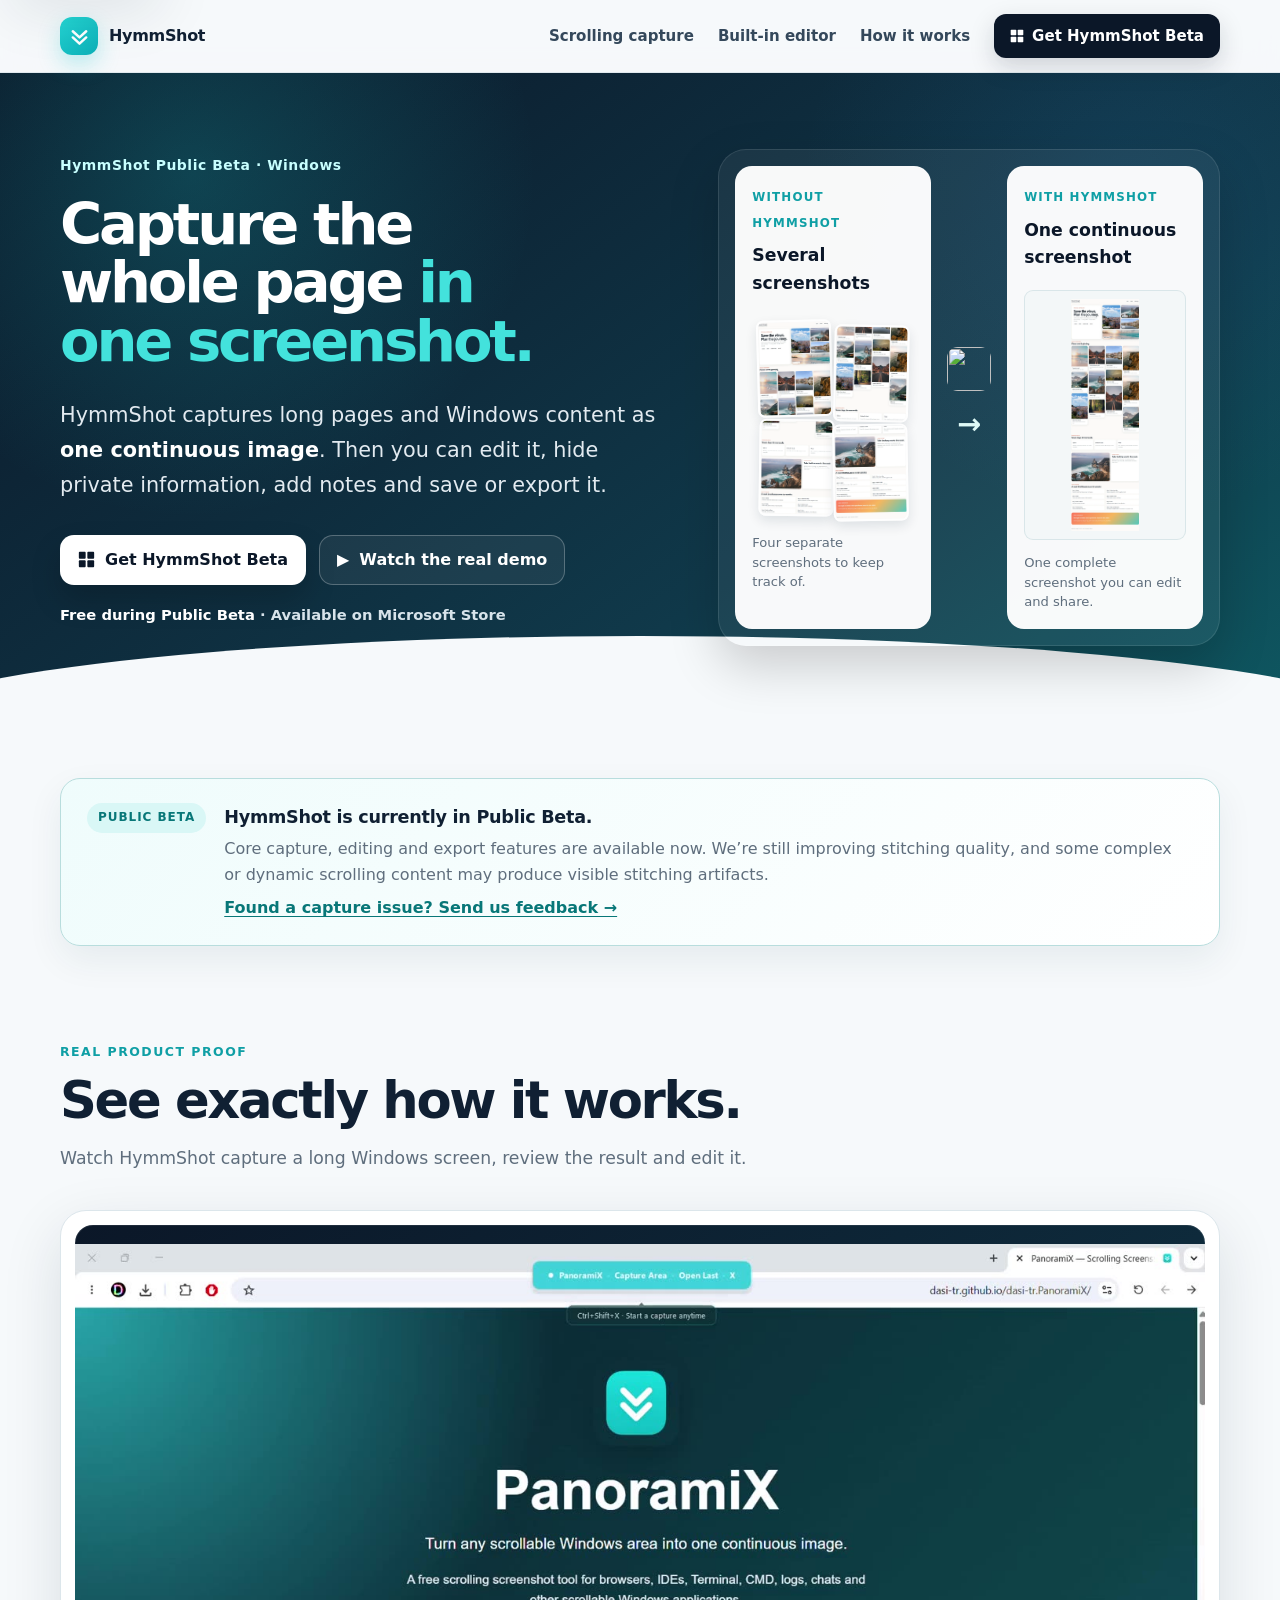
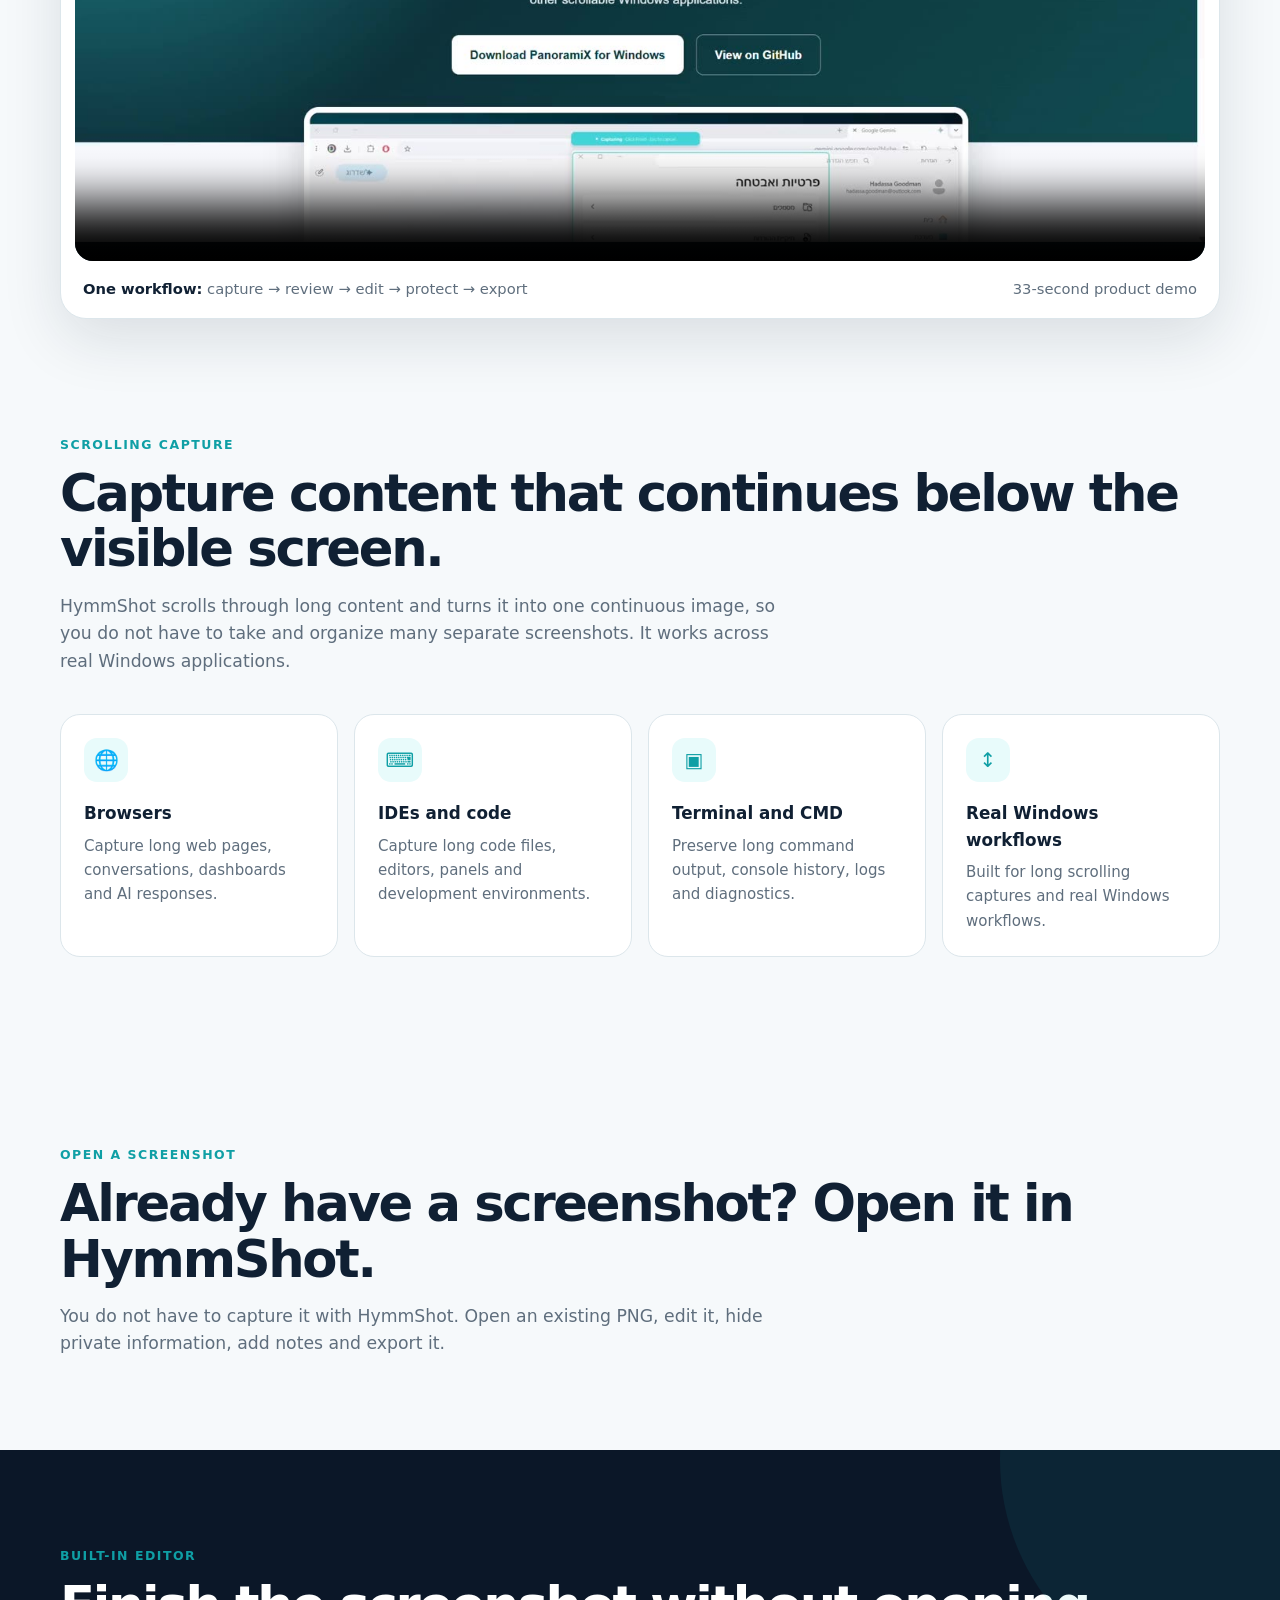
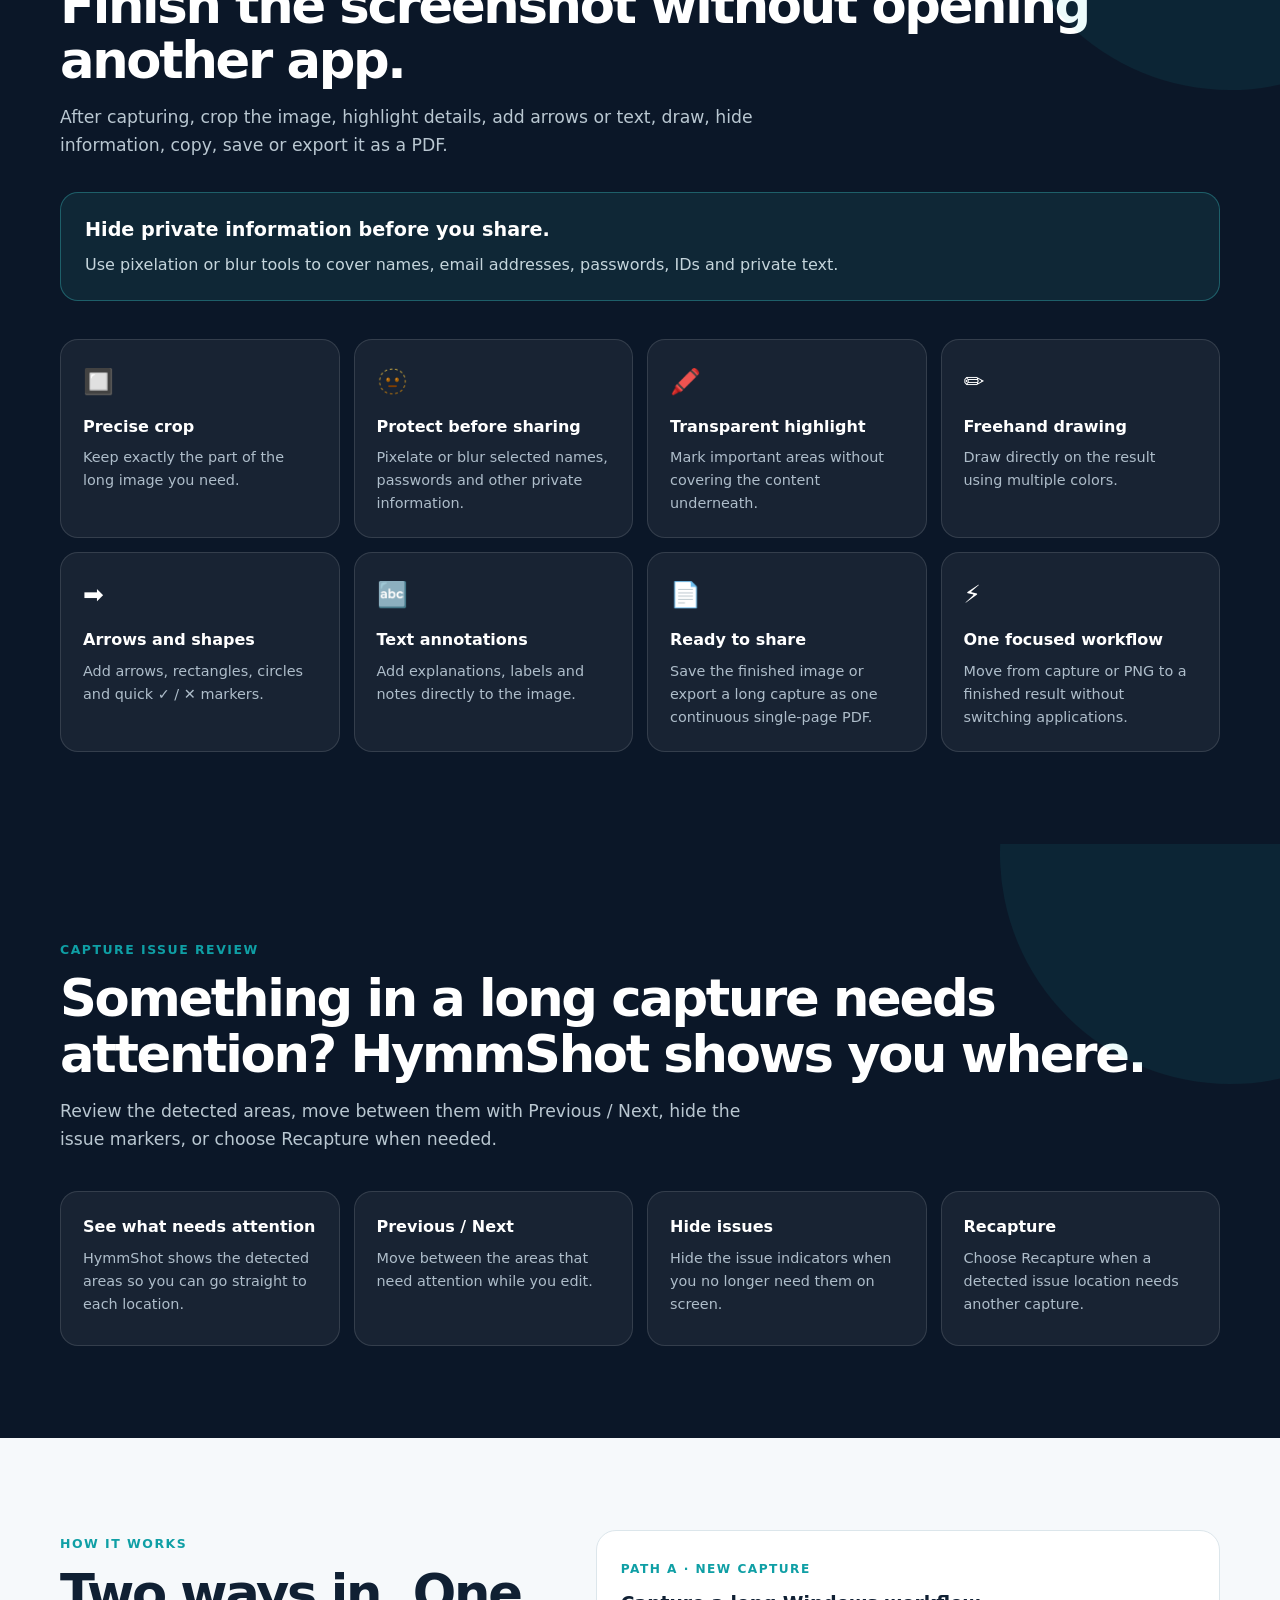
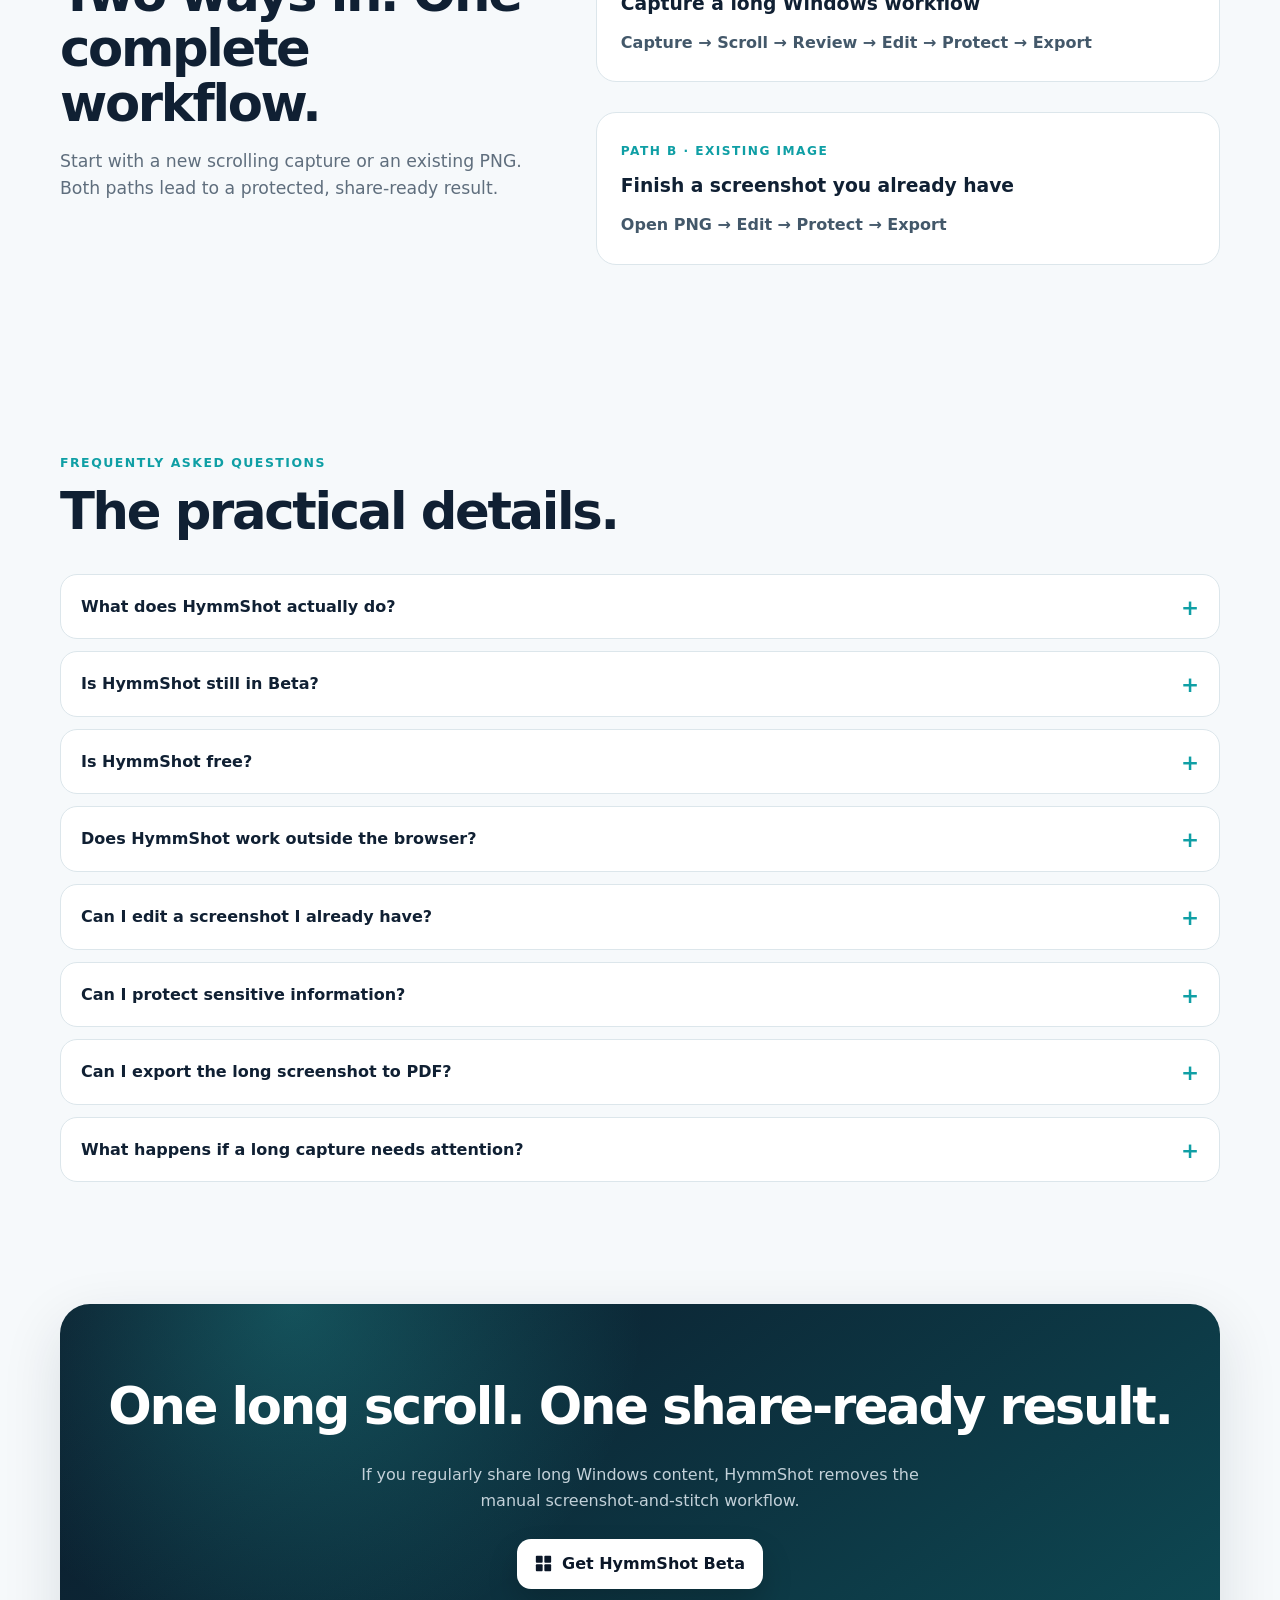
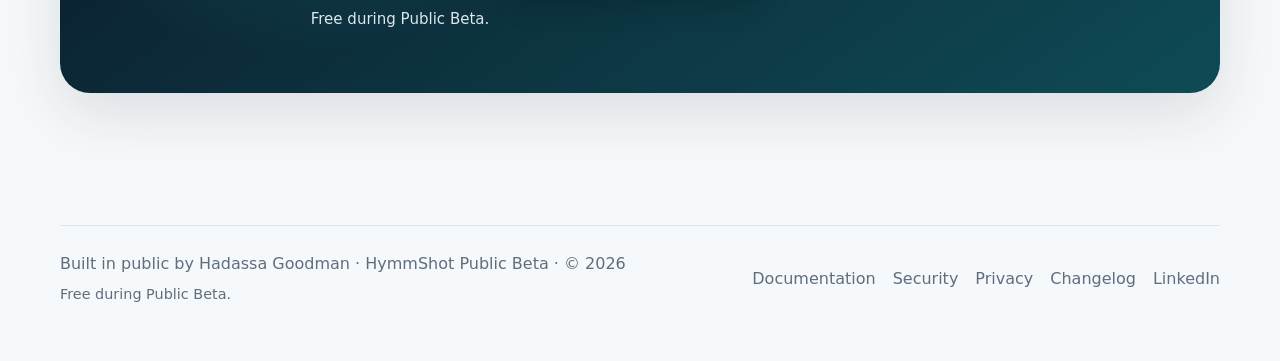
==== commit 09fe0438: "Position website as HymmShot Public Beta" ====
--- a/index.html
+++ b/index.html
@@ -26,7 +26,6 @@
     "name": "HymmShot",
     "operatingSystem": "Windows",
     "applicationCategory": "UtilitiesApplication",
-    "softwareVersion": "1.0.0",
     "description": "HymmShot is a complete screenshot workflow for Windows: capture long scrollable content or open an existing PNG, then review, edit, protect and export a share-ready result.",
     "url": "https://hymmshot.com/",
     "downloadUrl": "https://apps.microsoft.com/detail/9n6580jqmpw8",
@@ -148,7 +147,7 @@
     .btn-secondary { border-color: rgba(255,255,255,.26); background: rgba(255,255,255,.06); color: #fff; }
     .microcopy { margin-top: 18px; color: #d7e3ea; font-size: .92rem; font-weight: 550; line-height: 1.6; }
     .microcopy strong { color: #fff; font-weight: 800; }
-    .microcopy a, .commercial-link { color: inherit; font-weight: 850; text-underline-offset: 3px; }
+    .microcopy a { color: inherit; font-weight: 850; text-underline-offset: 3px; }
 
     .windows-icon { width: 17px; height: 17px; flex: 0 0 auto; }
     .windows-icon rect { fill: currentColor; }
@@ -242,10 +241,25 @@
       font-weight: 850; text-align: center; border-top: 1px solid #e5ecef;
     }
 
-    section { padding: 92px 0; }
-    .section-kicker { color: var(--teal-dark); font-weight: 850; text-transform: uppercase; letter-spacing: .12em; font-size: .78rem; }
-    .section-title { margin: 10px 0 16px; font-size: clamp(2rem, 4vw, 3.45rem); line-height: 1.08; letter-spacing: -.045em; }
-    .section-lead { margin: 0; color: var(--muted); font-size: 1.08rem; max-width: 730px; }
+    section { padding: 92px 0; }
+    .section-kicker { color: var(--teal-dark); font-weight: 850; text-transform: uppercase; letter-spacing: .12em; font-size: .78rem; }
+    .section-title { margin: 10px 0 16px; font-size: clamp(2rem, 4vw, 3.45rem); line-height: 1.08; letter-spacing: -.045em; }
+    .section-lead { margin: 0; color: var(--muted); font-size: 1.08rem; max-width: 730px; }
+
+    .beta-notice-section { padding: 32px 0 0; }
+    .beta-notice {
+      display: grid; grid-template-columns: auto 1fr; gap: 18px; align-items: start;
+      padding: 24px 26px; border: 1px solid #b8dddd; border-radius: 20px;
+      background: linear-gradient(135deg, #effcfc, #fff); box-shadow: 0 14px 36px rgba(15,61,72,.07);
+    }
+    .beta-badge {
+      display: inline-flex; align-items: center; min-height: 30px; padding: 0 11px;
+      border-radius: 999px; background: #d9f7f6; color: #087778;
+      font-size: .75rem; font-weight: 900; letter-spacing: .08em; text-transform: uppercase; white-space: nowrap;
+    }
+    .beta-notice h2 { margin: 0 0 5px; font-size: 1.1rem; letter-spacing: -.015em; }
+    .beta-notice p { margin: 0; color: var(--muted); }
+    .beta-feedback { display: inline-block; margin-top: 8px; color: #087778; font-weight: 800; text-underline-offset: 3px; }
 
     .demo-wrap { margin-top: 38px; background: var(--panel); border: 1px solid var(--line); border-radius: 26px; padding: 14px; box-shadow: var(--shadow); }
     .demo-video {
@@ -319,7 +333,7 @@
     .cta-box h2 { margin: 0; font-size: clamp(2rem, 4vw, 3.4rem); letter-spacing: -.045em; }
     .cta-box p { margin: 14px auto 25px; color: #c3d1d9; max-width: 620px; }
     .cta-box .actions { justify-content: center; margin-top: 0; }
-    .cta-commercial { margin: 18px 0 0 !important; color: #dce8ed !important; font-size: .94rem; }
+    .cta-note { margin: 18px 0 0 !important; color: #dce8ed !important; font-size: .94rem; }
 
     footer { padding: 40px 0 55px; color: var(--muted); }
     .footer-inner { display: flex; justify-content: space-between; align-items: center; gap: 20px; border-top: 1px solid var(--line); padding-top: 25px; }
@@ -355,7 +369,8 @@
       .editor-inset { position: relative; right: auto; bottom: auto; width: 88%; margin: 14px auto -8px; transform: none; }
       .capture-proof-caption { font-size: .76rem; gap: 6px; }
       .demo-note, .footer-inner { align-items: flex-start; flex-direction: column; }
-      .actions .btn { width: 100%; }
+      .beta-notice { grid-template-columns: 1fr; padding: 21px; }
+      .actions .btn { width: 100%; }
       .nav-inner { min-height: 64px; }
       .brand-mark { width: 35px; height: 35px; }
       .nav-download { padding: 9px 12px; font-size: .85rem; }
@@ -384,7 +399,7 @@
         <a href="#capture">Scrolling capture</a>
         <a href="#editor">Built-in editor</a>
         <a href="#how">How it works</a>
-        <a class="nav-download" data-download-cta="nav" href="https://apps.microsoft.com/detail/9n6580jqmpw8" target="_blank" rel="noopener noreferrer" aria-label="Get HymmShot on Microsoft Store (opens in a new tab)"><svg class="windows-icon" viewBox="0 0 20 20" aria-hidden="true"><rect x="1" y="1" width="8" height="8" rx="1"/><rect x="11" y="1" width="8" height="8" rx="1"/><rect x="1" y="11" width="8" height="8" rx="1"/><rect x="11" y="11" width="8" height="8" rx="1"/></svg> Get HymmShot</a>
+        <a class="nav-download" data-download-cta="nav" href="https://apps.microsoft.com/detail/9n6580jqmpw8" target="_blank" rel="noopener noreferrer" aria-label="Get HymmShot Beta on Microsoft Store (opens in a new tab)"><svg class="windows-icon" viewBox="0 0 20 20" aria-hidden="true"><rect x="1" y="1" width="8" height="8" rx="1"/><rect x="11" y="1" width="8" height="8" rx="1"/><rect x="1" y="11" width="8" height="8" rx="1"/><rect x="11" y="11" width="8" height="8" rx="1"/></svg> Get HymmShot Beta</a>
       </div>
     </div>
   </nav>
@@ -393,14 +408,14 @@
     <header class="hero" id="top">
       <div class="container hero-grid">
         <div>
-          <div class="eyebrow">HymmShot for Windows</div>
+          <div class="eyebrow">HymmShot Public Beta · Windows</div>
           <h1>Capture the whole page <span class="hero-highlight">in one screenshot.</span></h1>
           <p class="hero-copy">HymmShot captures long pages and Windows content as <strong>one continuous image</strong>. Then you can edit it, hide private information, add notes and save or export it.</p>
           <div class="actions">
-            <a class="btn btn-primary" data-download-cta="hero" href="https://apps.microsoft.com/detail/9n6580jqmpw8" target="_blank" rel="noopener noreferrer" aria-label="Get HymmShot for Windows on Microsoft Store (opens in a new tab)"><svg class="windows-icon" viewBox="0 0 20 20" aria-hidden="true"><rect x="1" y="1" width="8" height="8" rx="1"/><rect x="11" y="1" width="8" height="8" rx="1"/><rect x="1" y="11" width="8" height="8" rx="1"/><rect x="11" y="11" width="8" height="8" rx="1"/></svg> Get HymmShot for Windows</a>
+            <a class="btn btn-primary" data-download-cta="hero" href="https://apps.microsoft.com/detail/9n6580jqmpw8" target="_blank" rel="noopener noreferrer" aria-label="Get HymmShot Beta on Microsoft Store (opens in a new tab)"><svg class="windows-icon" viewBox="0 0 20 20" aria-hidden="true"><rect x="1" y="1" width="8" height="8" rx="1"/><rect x="11" y="1" width="8" height="8" rx="1"/><rect x="1" y="11" width="8" height="8" rx="1"/><rect x="11" y="11" width="8" height="8" rx="1"/></svg> Get HymmShot Beta</a>
             <a class="btn btn-secondary" data-demo-cta="hero" href="#demo"><span aria-hidden="true">▶</span> Watch the real demo</a>
           </div>
-          <p class="microcopy"><strong>Free for personal use</strong> · Available on Microsoft Store · Commercial use? <a data-commercial-cta="hero" href="mailto:contact@hymmshot.com">Contact us →</a></p>
+          <p class="microcopy"><strong>Free during Public Beta</strong> · Available on Microsoft Store</p>
         </div>
 
         <div class="product-shot outcome-visual" aria-label="Real comparison showing four separate screenshots becoming one continuous screenshot with HymmShot">
@@ -429,13 +444,13 @@
         <div class="product-shot" hidden>
           <div class="product-shot-top">
             <span class="windows-app-badge"><svg class="windows-icon" viewBox="0 0 20 20" aria-hidden="true"><rect x="1" y="1" width="8" height="8" rx="1"/><rect x="11" y="1" width="8" height="8" rx="1"/><rect x="1" y="11" width="8" height="8" rx="1"/><rect x="11" y="11" width="8" height="8" rx="1"/></svg> HymmShot for Windows</span>
-            <span class="real-interface">Version 1.0.0</span>
+            <span class="real-interface">Public Beta</span>
           </div>
-          <div class="hymmshot-preview" role="img" aria-label="HymmShot 1.0.0 product preview for Windows">
+          <div class="hymmshot-preview" role="img" aria-label="HymmShot Public Beta product preview for Windows">
             <div class="hymmshot-preview-card">
               <div class="hymmshot-preview-brand">
                 <img src="icon.png" alt="">
-                <div><strong>HymmShot 1.0.0</strong><span>Scrolling capture and image editing</span></div>
+                <div><strong>HymmShot Public Beta</strong><span>Scrolling capture and image editing</span></div>
               </div>
               <div class="hymmshot-preview-status">Ready for a scrolling capture</div>
               <div class="hymmshot-preview-tools" aria-hidden="true"><span>Capture</span><span>Review</span><span>Edit</span><span>Export</span></div>
@@ -455,9 +470,22 @@
           </div>
         </div>
       </div>
-    </header>
-
-    <section id="demo">
+    </header>
+
+    <section class="beta-notice-section" aria-labelledby="beta-notice-title">
+      <div class="container reveal">
+        <div class="beta-notice">
+          <span class="beta-badge">Public Beta</span>
+          <div>
+            <h2 id="beta-notice-title">HymmShot is currently in Public Beta.</h2>
+            <p>Core capture, editing and export features are available now. We’re still improving stitching quality, and some complex or dynamic scrolling content may produce visible stitching artifacts.</p>
+            <a class="beta-feedback" href="mailto:contact@hymmshot.com?subject=HymmShot%20capture%20issue%20feedback">Found a capture issue? Send us feedback →</a>
+          </div>
+        </div>
+      </div>
+    </section>
+
+    <section id="demo">
       <div class="container reveal">
         <span class="section-kicker">Real product proof</span>
         <h2 class="section-title">See exactly how it works.</h2>
@@ -551,10 +579,11 @@
         <h2 class="section-title">The practical details.</h2>
         <div class="faq-list">
           <details><summary>What does HymmShot actually do?</summary><p>HymmShot captures content that is longer than your screen as one continuous screenshot. After capturing, you can edit the image, hide private information, add annotations and save or export it.</p></details>
-          <details><summary>Is HymmShot free to use?</summary><p>HymmShot is free for personal use. Professional or commercial use requires a license. <a data-commercial-cta="faq" href="mailto:contact@hymmshot.com">Contact contact@hymmshot.com</a> for licensing options.</p></details>
+          <details><summary>Is HymmShot still in Beta?</summary><p>Yes. HymmShot is currently in active Public Beta. Core capture, editing, privacy and export features are available now, while we continue improving long-capture stitching, especially on complex or dynamic content.</p></details>
+          <details><summary>Is HymmShot free?</summary><p>Yes. HymmShot is free to use during the Public Beta. Pricing may change after the Beta as the product becomes more mature, and any future pricing changes will be communicated clearly.</p></details>
           <details><summary>Does HymmShot work outside the browser?</summary><p>Yes. It is designed for scrollable areas in Windows applications, including browsers, IDEs, Terminal, CMD, logs, chats and other windows.</p></details>
           <details><summary>Can I edit a screenshot I already have?</summary><p>Yes. You do not have to capture it with HymmShot. Open an existing PNG, edit it, hide private information, add notes and export it.</p></details>
-          <details><summary>Can I protect sensitive information?</summary><p>Yes. Use pixelation or redaction for selected passwords, names, IDs, email addresses, private text and confidential values before sharing.</p></details>
+          <details><summary>Can I protect sensitive information?</summary><p>Yes. Use pixelation or blur for selected passwords, names, IDs, email addresses, private text and confidential values before sharing.</p></details>
           <details><summary>Can I export the long screenshot to PDF?</summary><p>Yes. HymmShot can export the result as a clean, continuous single-page PDF.</p></details>
           <details><summary>What happens if a long capture needs attention?</summary><p>HymmShot can show detected issue locations. Use Previous / Next to review them, hide the issue indicators, or choose Recapture when needed.</p></details>
         </div>
@@ -567,9 +596,9 @@
           <h2>One long scroll. One share-ready result.</h2>
           <p>If you regularly share long Windows content, HymmShot removes the manual screenshot-and-stitch workflow.</p>
           <div class="actions">
-            <a class="btn btn-primary" data-download-cta="final_cta" href="https://apps.microsoft.com/detail/9n6580jqmpw8" target="_blank" rel="noopener noreferrer" aria-label="Get HymmShot for Windows on Microsoft Store (opens in a new tab)"><svg class="windows-icon" viewBox="0 0 20 20" aria-hidden="true"><rect x="1" y="1" width="8" height="8" rx="1"/><rect x="11" y="1" width="8" height="8" rx="1"/><rect x="1" y="11" width="8" height="8" rx="1"/><rect x="11" y="11" width="8" height="8" rx="1"/></svg> Get HymmShot for Windows</a>
+            <a class="btn btn-primary" data-download-cta="final_cta" href="https://apps.microsoft.com/detail/9n6580jqmpw8" target="_blank" rel="noopener noreferrer" aria-label="Get HymmShot Beta on Microsoft Store (opens in a new tab)"><svg class="windows-icon" viewBox="0 0 20 20" aria-hidden="true"><rect x="1" y="1" width="8" height="8" rx="1"/><rect x="11" y="1" width="8" height="8" rx="1"/><rect x="1" y="11" width="8" height="8" rx="1"/><rect x="11" y="11" width="8" height="8" rx="1"/></svg> Get HymmShot Beta</a>
           </div>
-          <p class="cta-commercial">Professional or commercial use requires a license. <a class="commercial-link" data-commercial-cta="final_cta" href="mailto:contact@hymmshot.com">Contact us →</a></p>
+          <p class="cta-note">Free during Public Beta.</p>
         </div>
       </div>
     </section>
@@ -577,7 +606,7 @@
 
   <footer>
     <div class="container footer-inner">
-      <div><div>Built in public by Hadassa Goodman · HymmShot 1.0.0 · © 2026</div><div class="footer-license">Free for personal use. Professional or commercial use requires a license. <a data-commercial-cta="footer" href="mailto:contact@hymmshot.com">Contact us.</a></div></div>
+      <div><div>Built in public by Hadassa Goodman · HymmShot Public Beta · © 2026</div><div class="footer-license">Free during Public Beta.</div></div>
       <div class="footer-links">
         <a href="docs.html">Documentation</a>
         <a href="security.html">Security</a>
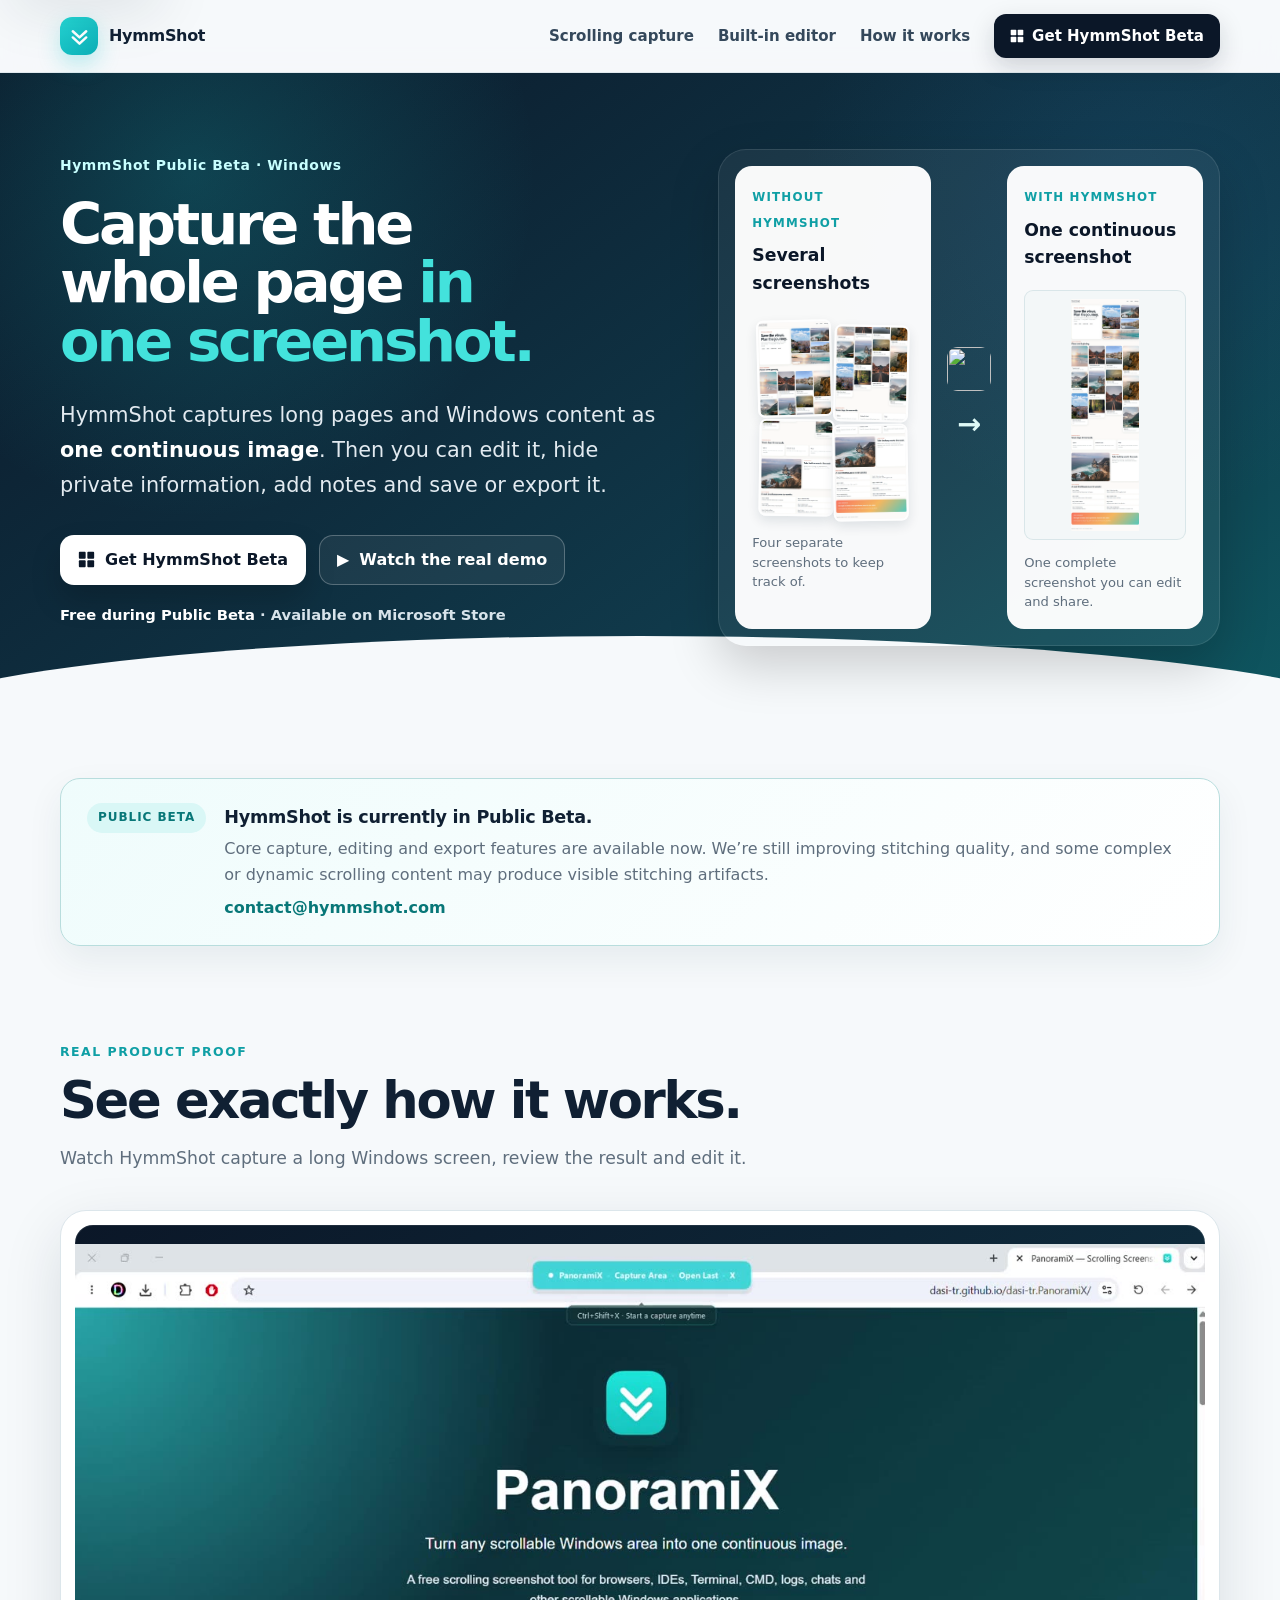
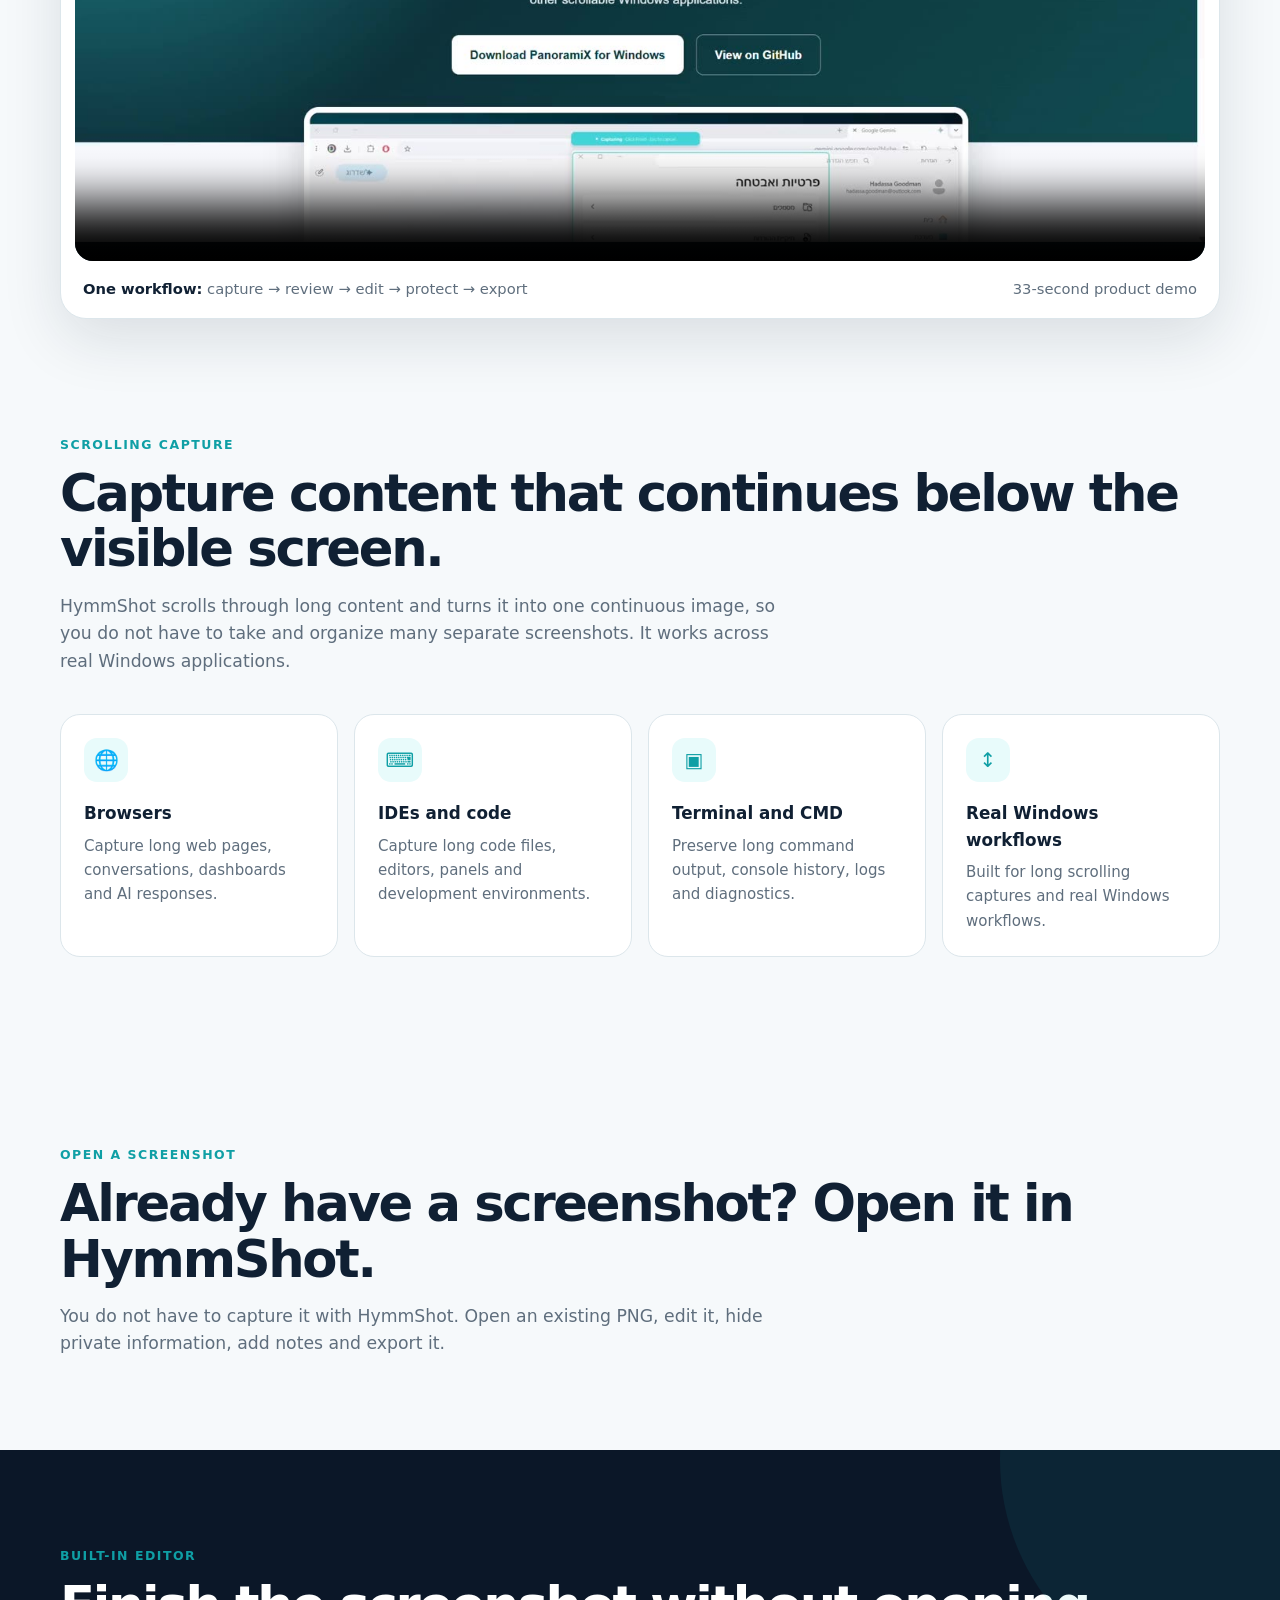
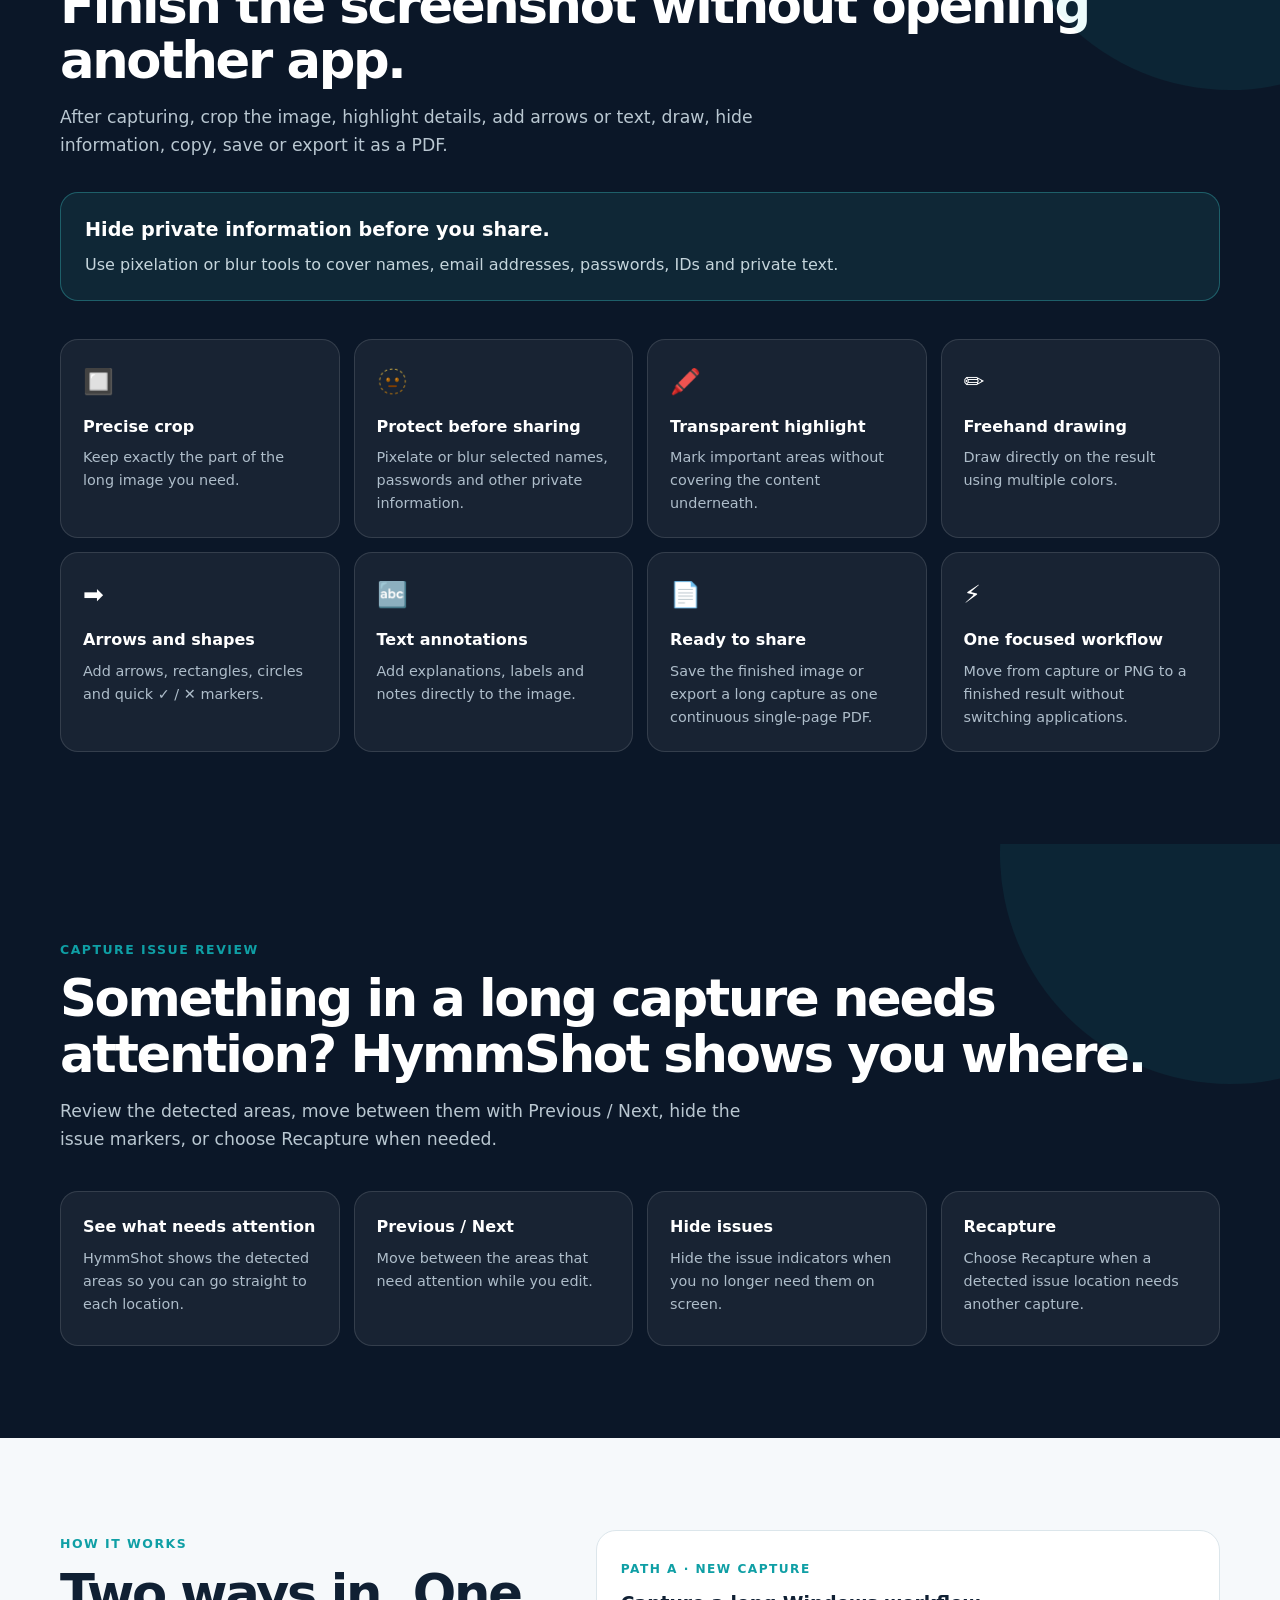
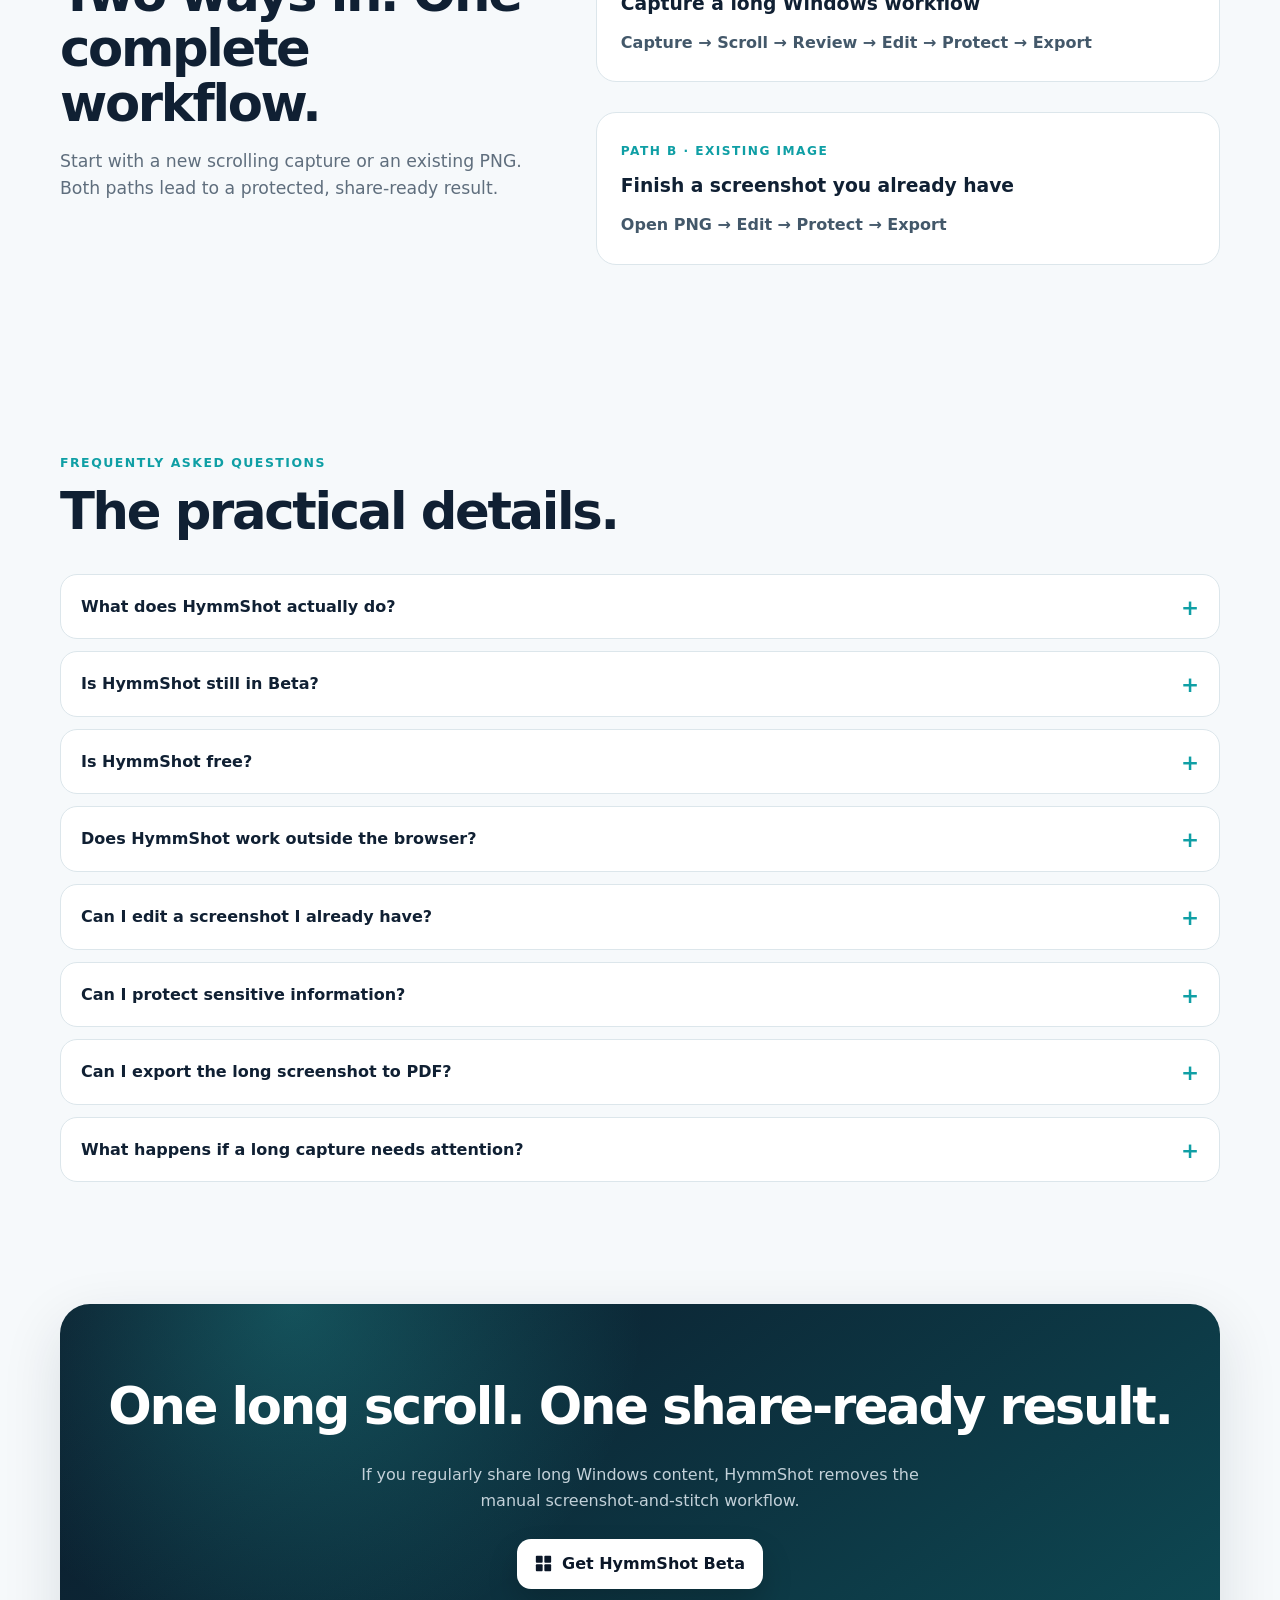
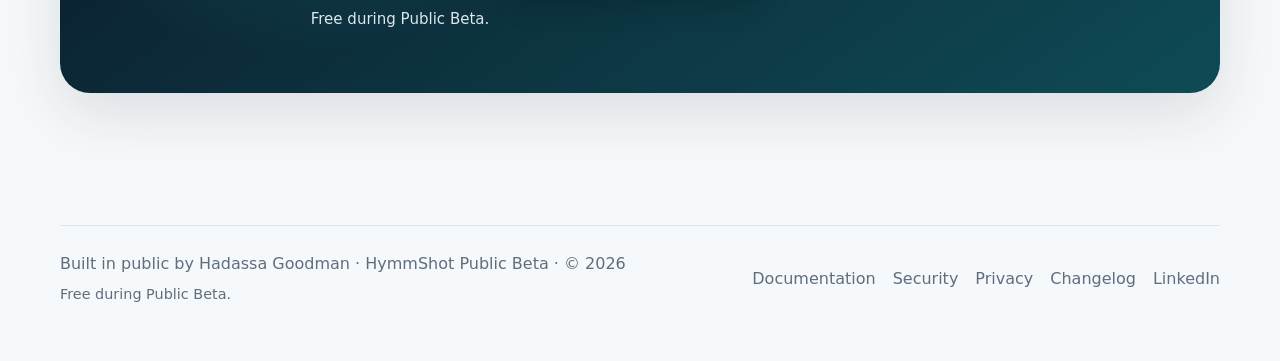
==== commit 57f66e45: "Show feedback email as plain text" ====
--- a/index.html
+++ b/index.html
@@ -259,7 +259,7 @@
     }
     .beta-notice h2 { margin: 0 0 5px; font-size: 1.1rem; letter-spacing: -.015em; }
     .beta-notice p { margin: 0; color: var(--muted); }
-    .beta-feedback { display: inline-block; margin-top: 8px; color: #087778; font-weight: 800; text-underline-offset: 3px; }
+    .beta-feedback { display: inline-block; margin-top: 8px; color: #087778; font-weight: 800; }
 
     .demo-wrap { margin-top: 38px; background: var(--panel); border: 1px solid var(--line); border-radius: 26px; padding: 14px; box-shadow: var(--shadow); }
     .demo-video {
@@ -479,7 +479,7 @@
           <div>
             <h2 id="beta-notice-title">HymmShot is currently in Public Beta.</h2>
             <p>Core capture, editing and export features are available now. We’re still improving stitching quality, and some complex or dynamic scrolling content may produce visible stitching artifacts.</p>
-            <a class="beta-feedback" href="mailto:contact@hymmshot.com?subject=HymmShot%20capture%20issue%20feedback">Found a capture issue? Send us feedback →</a>
+            <span class="beta-feedback">contact@hymmshot.com</span>
           </div>
         </div>
       </div>
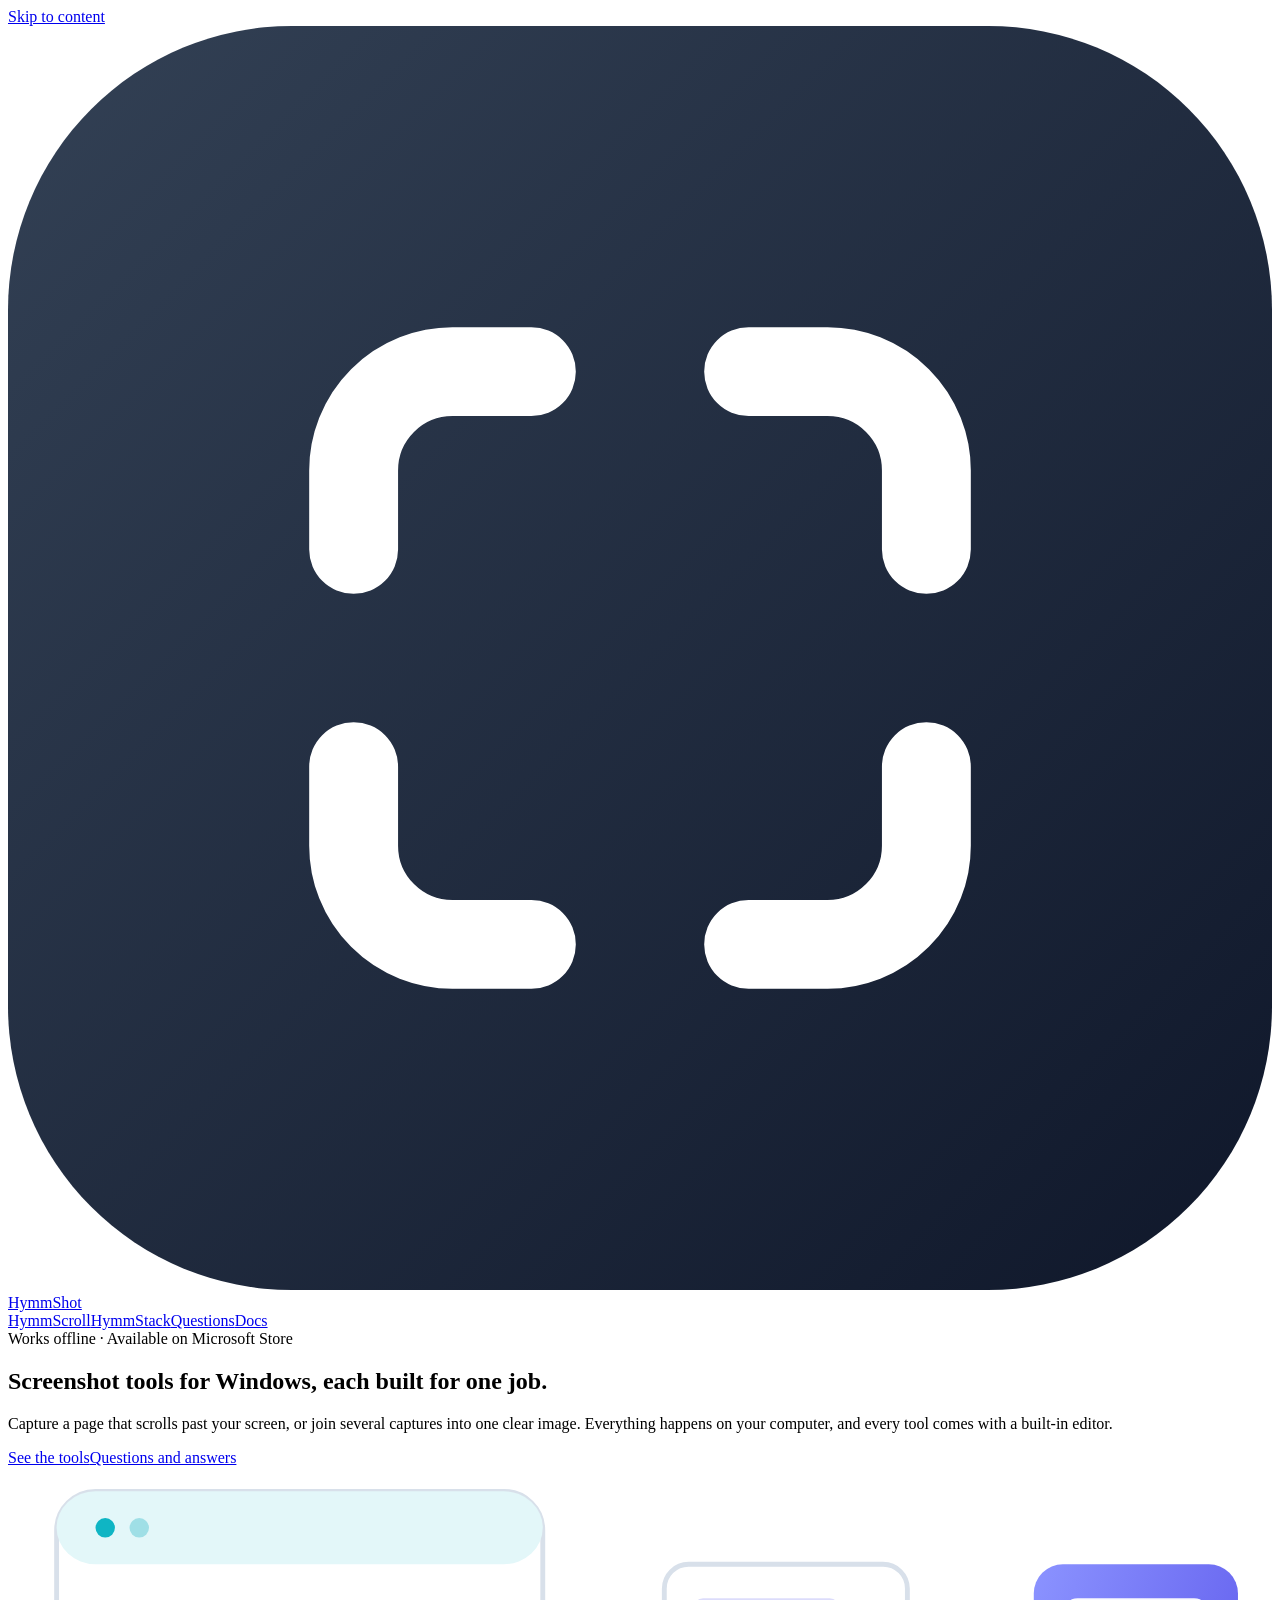
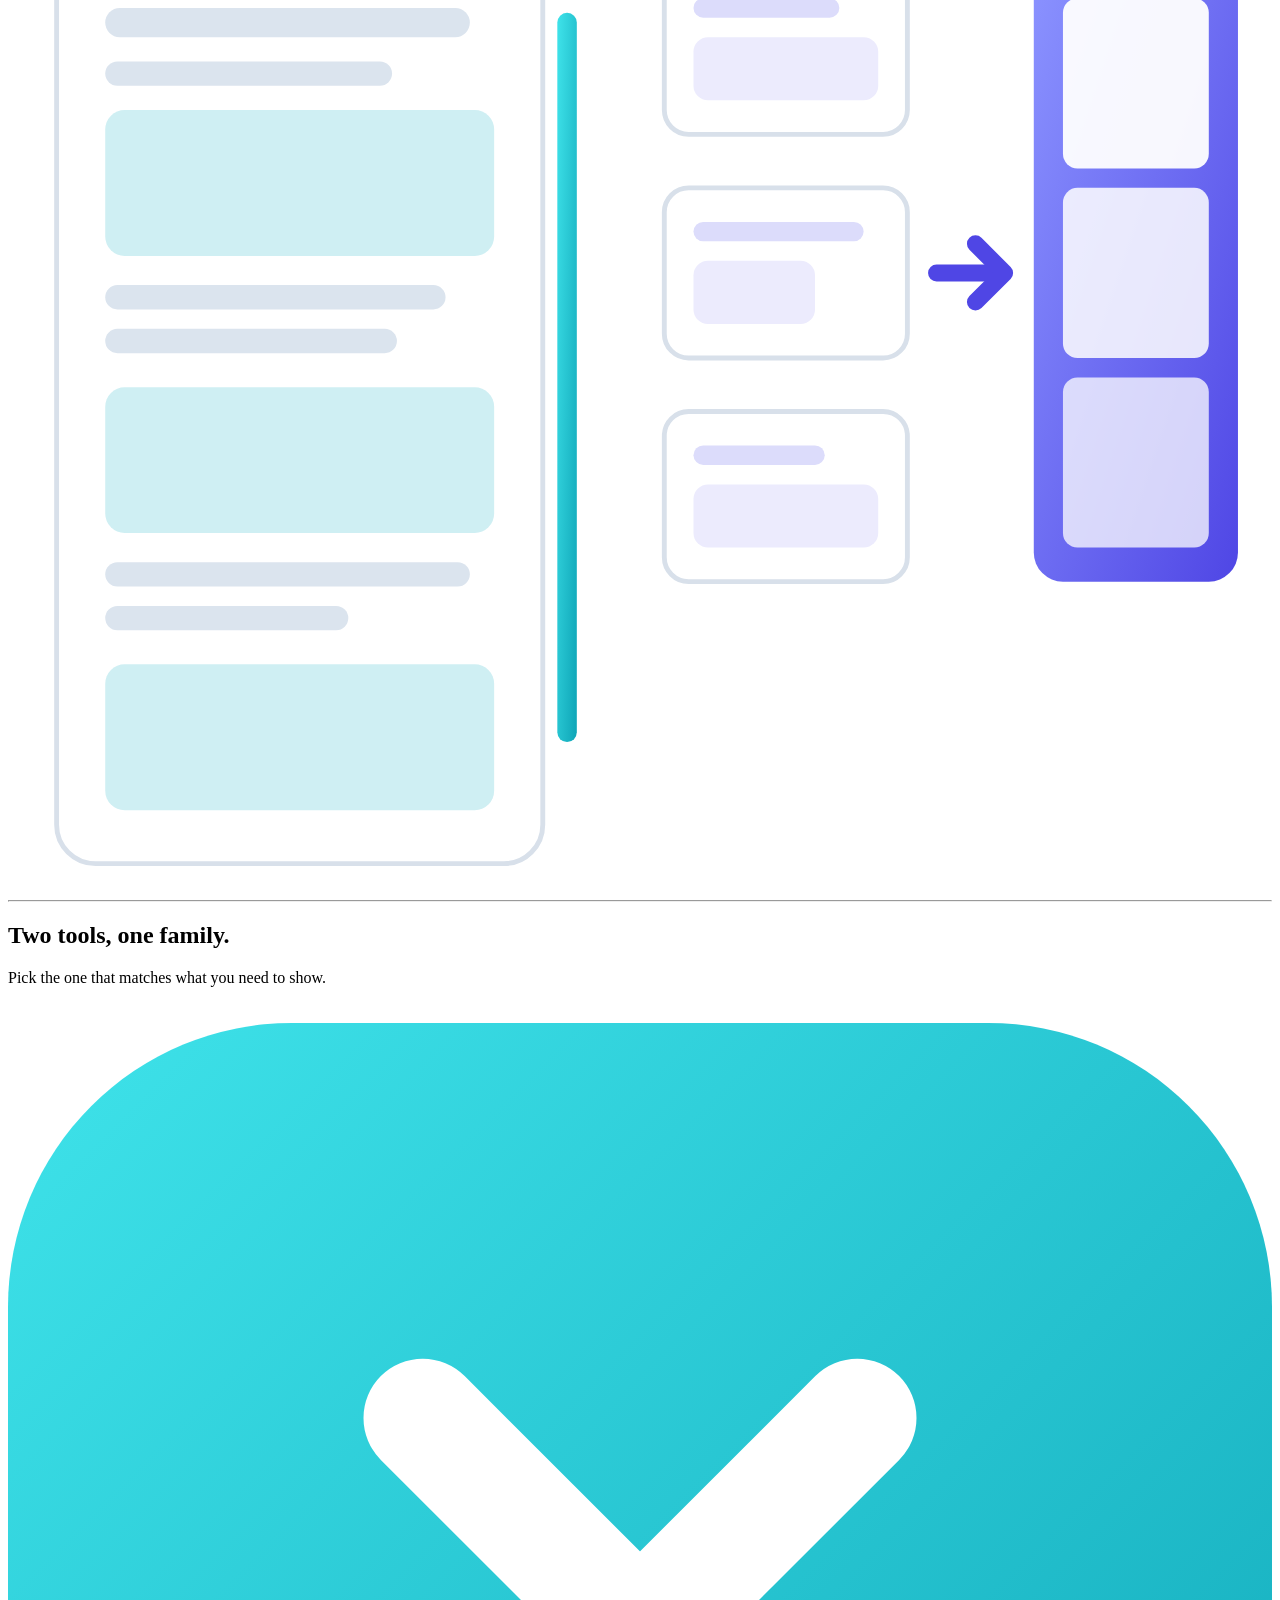
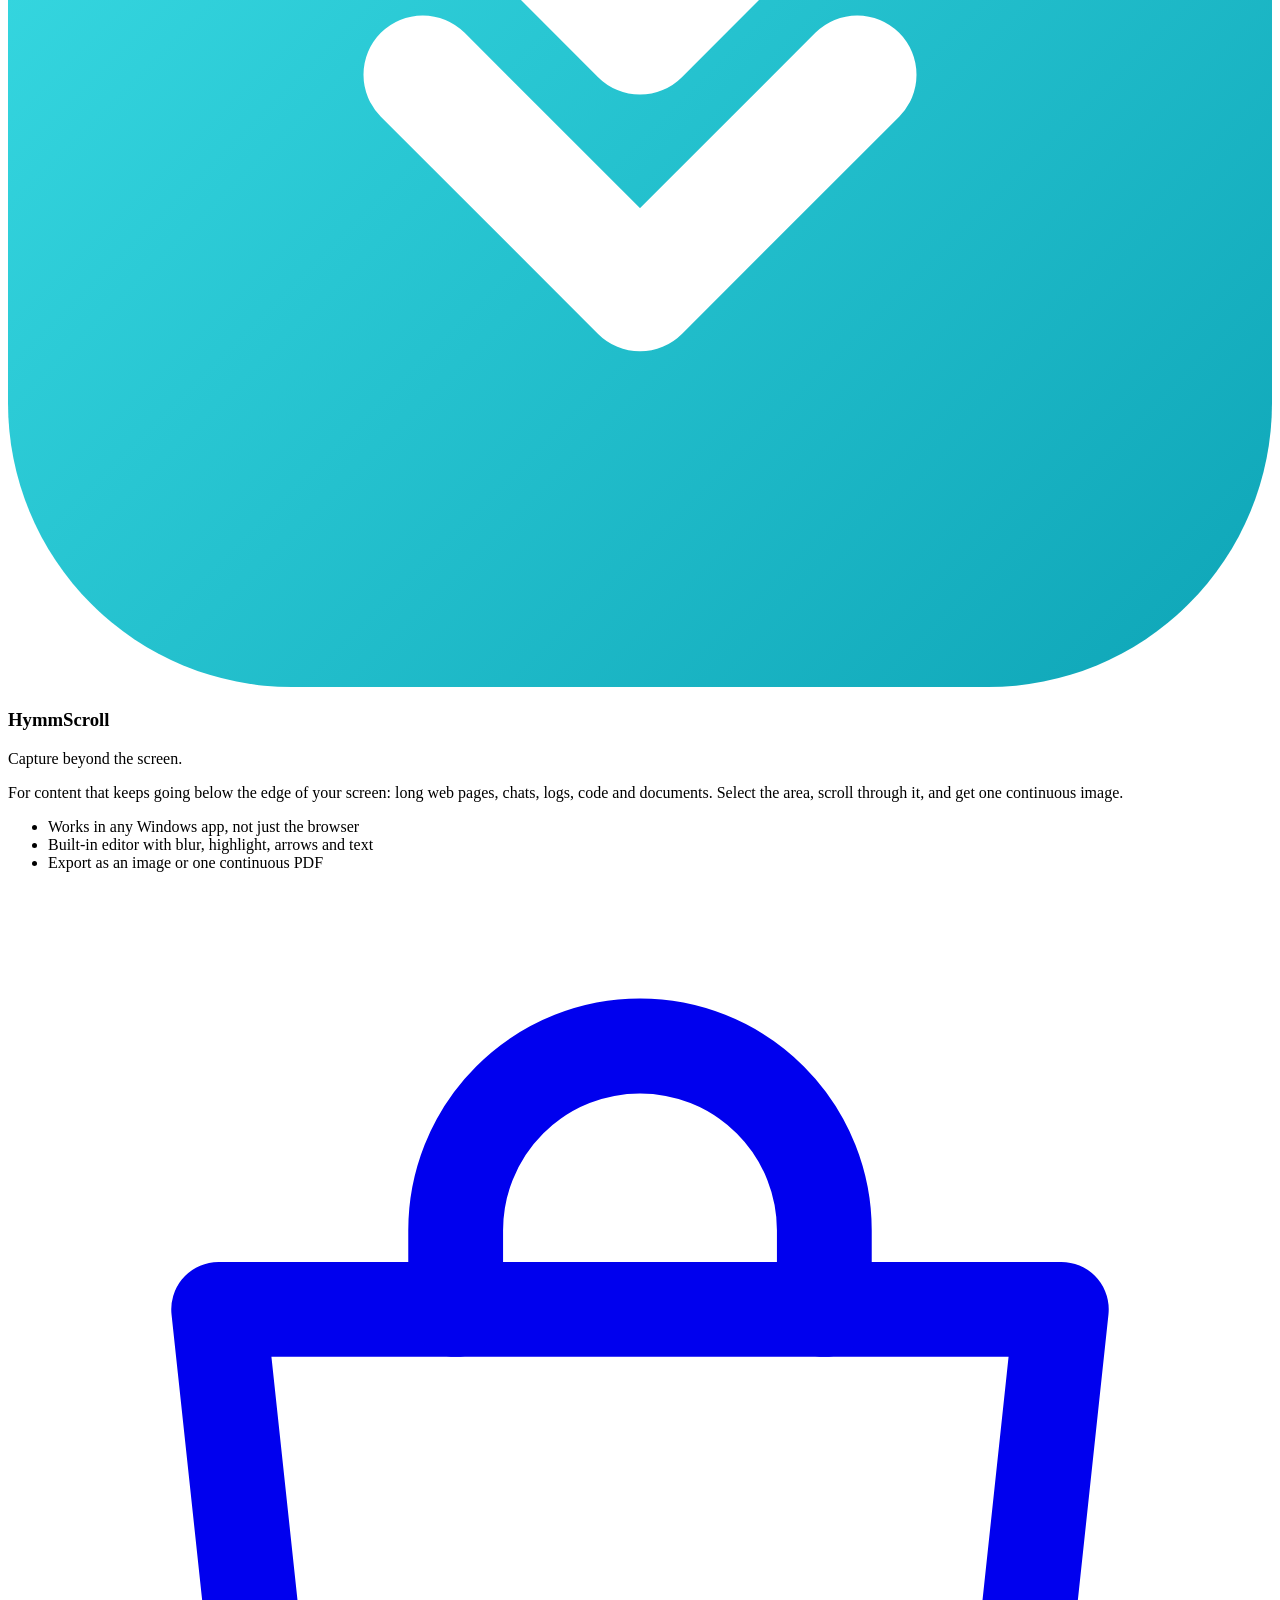
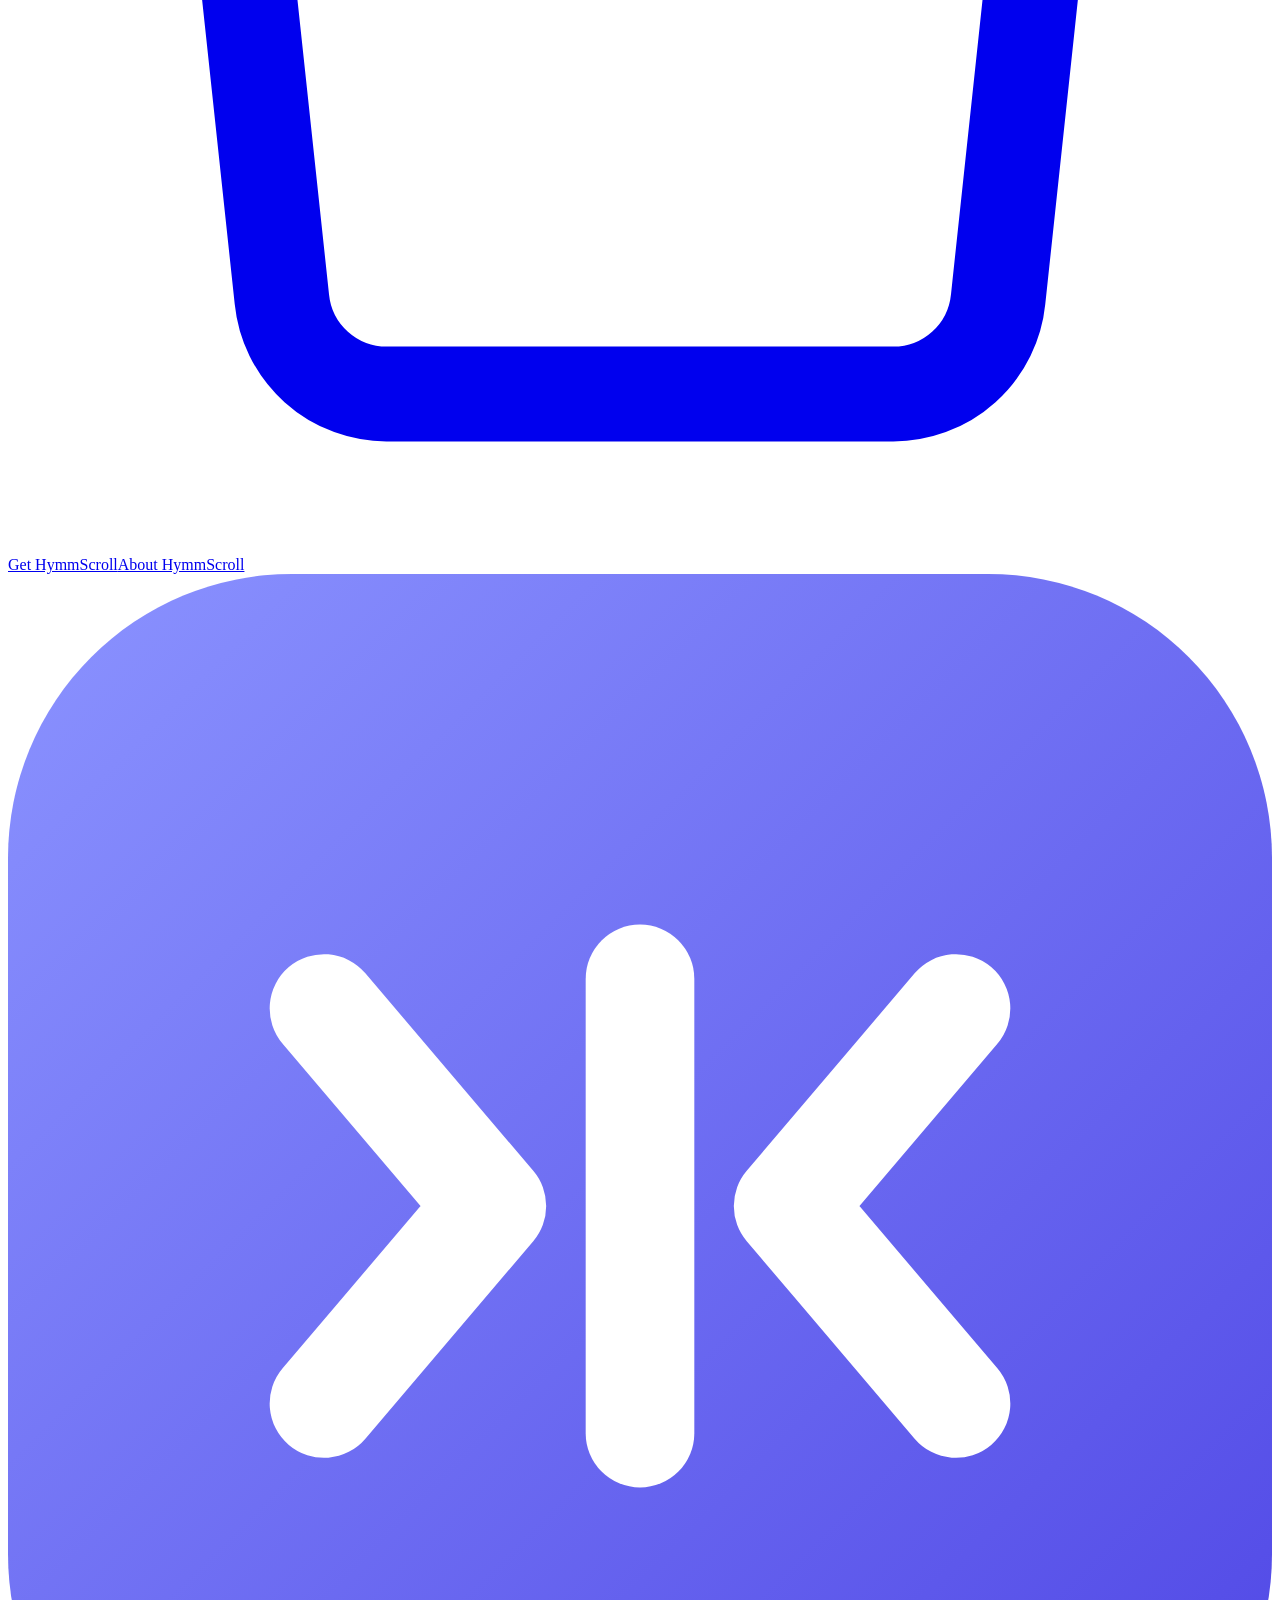
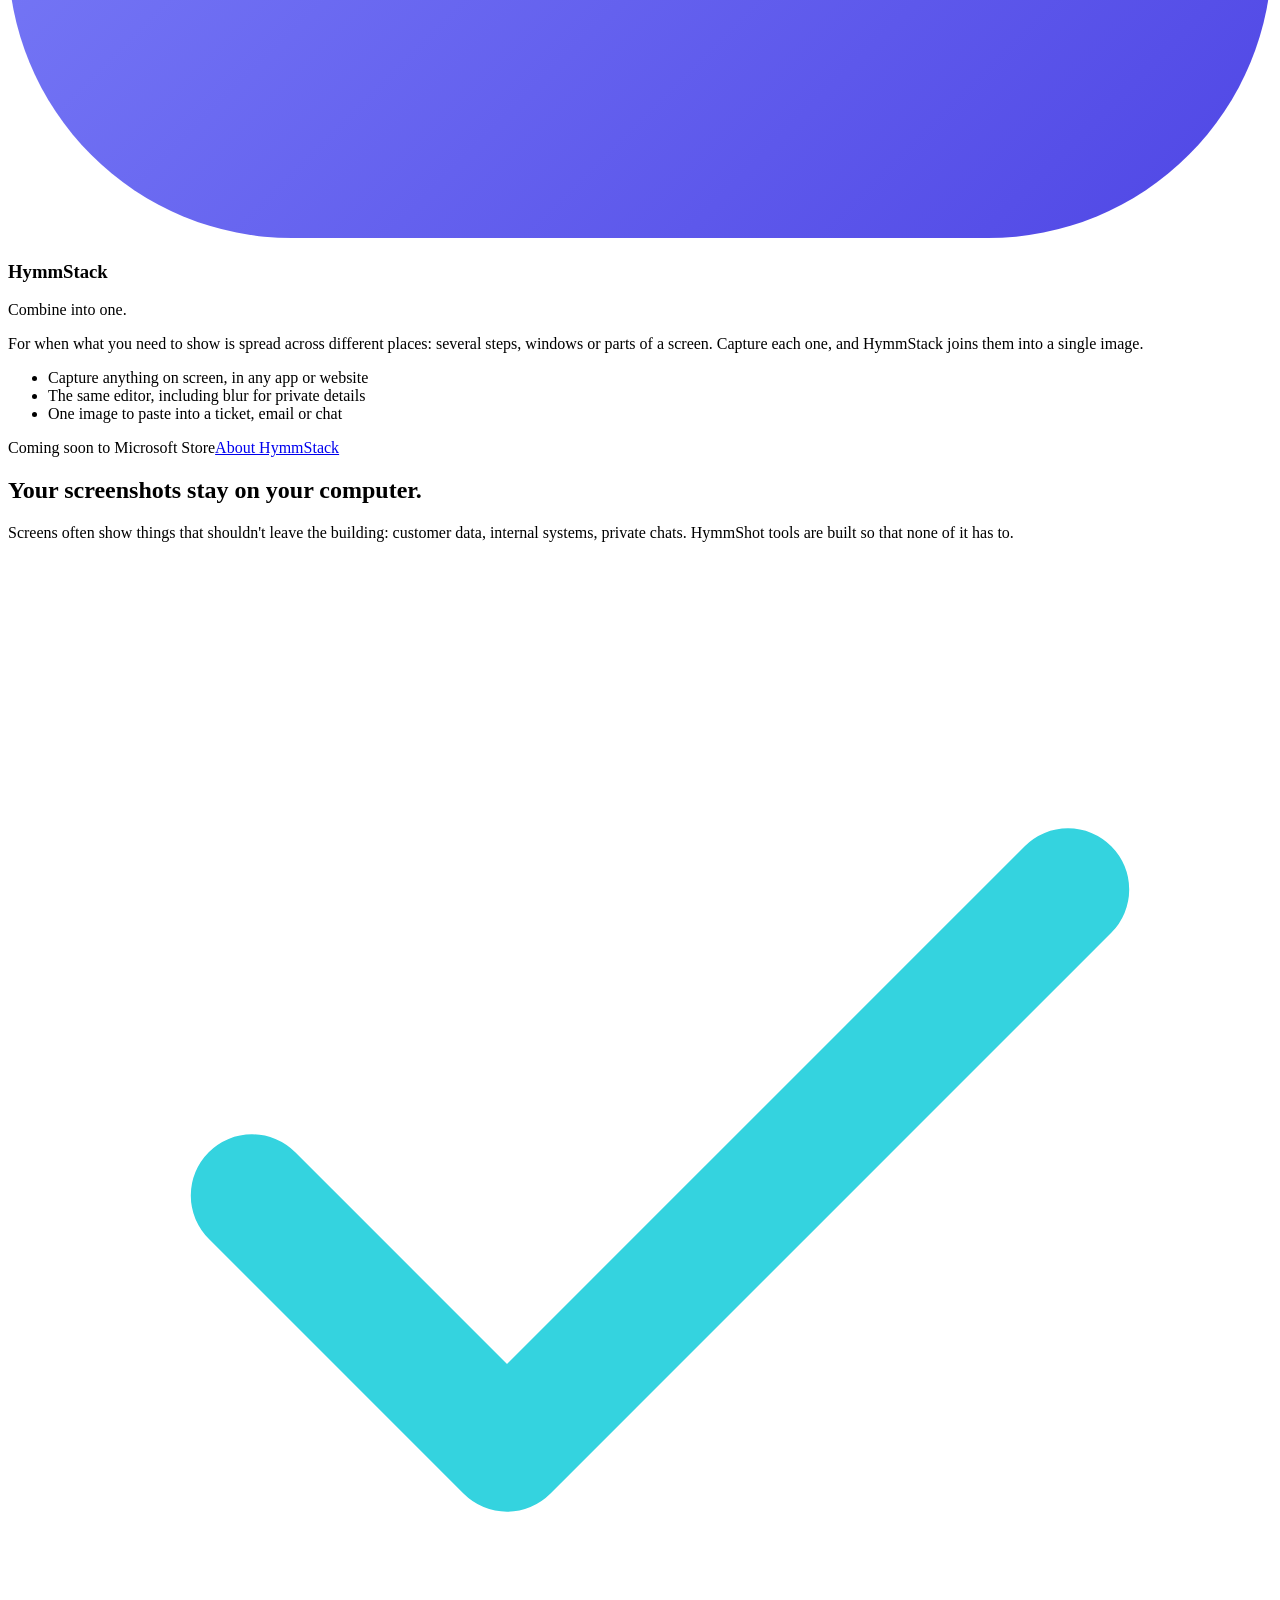
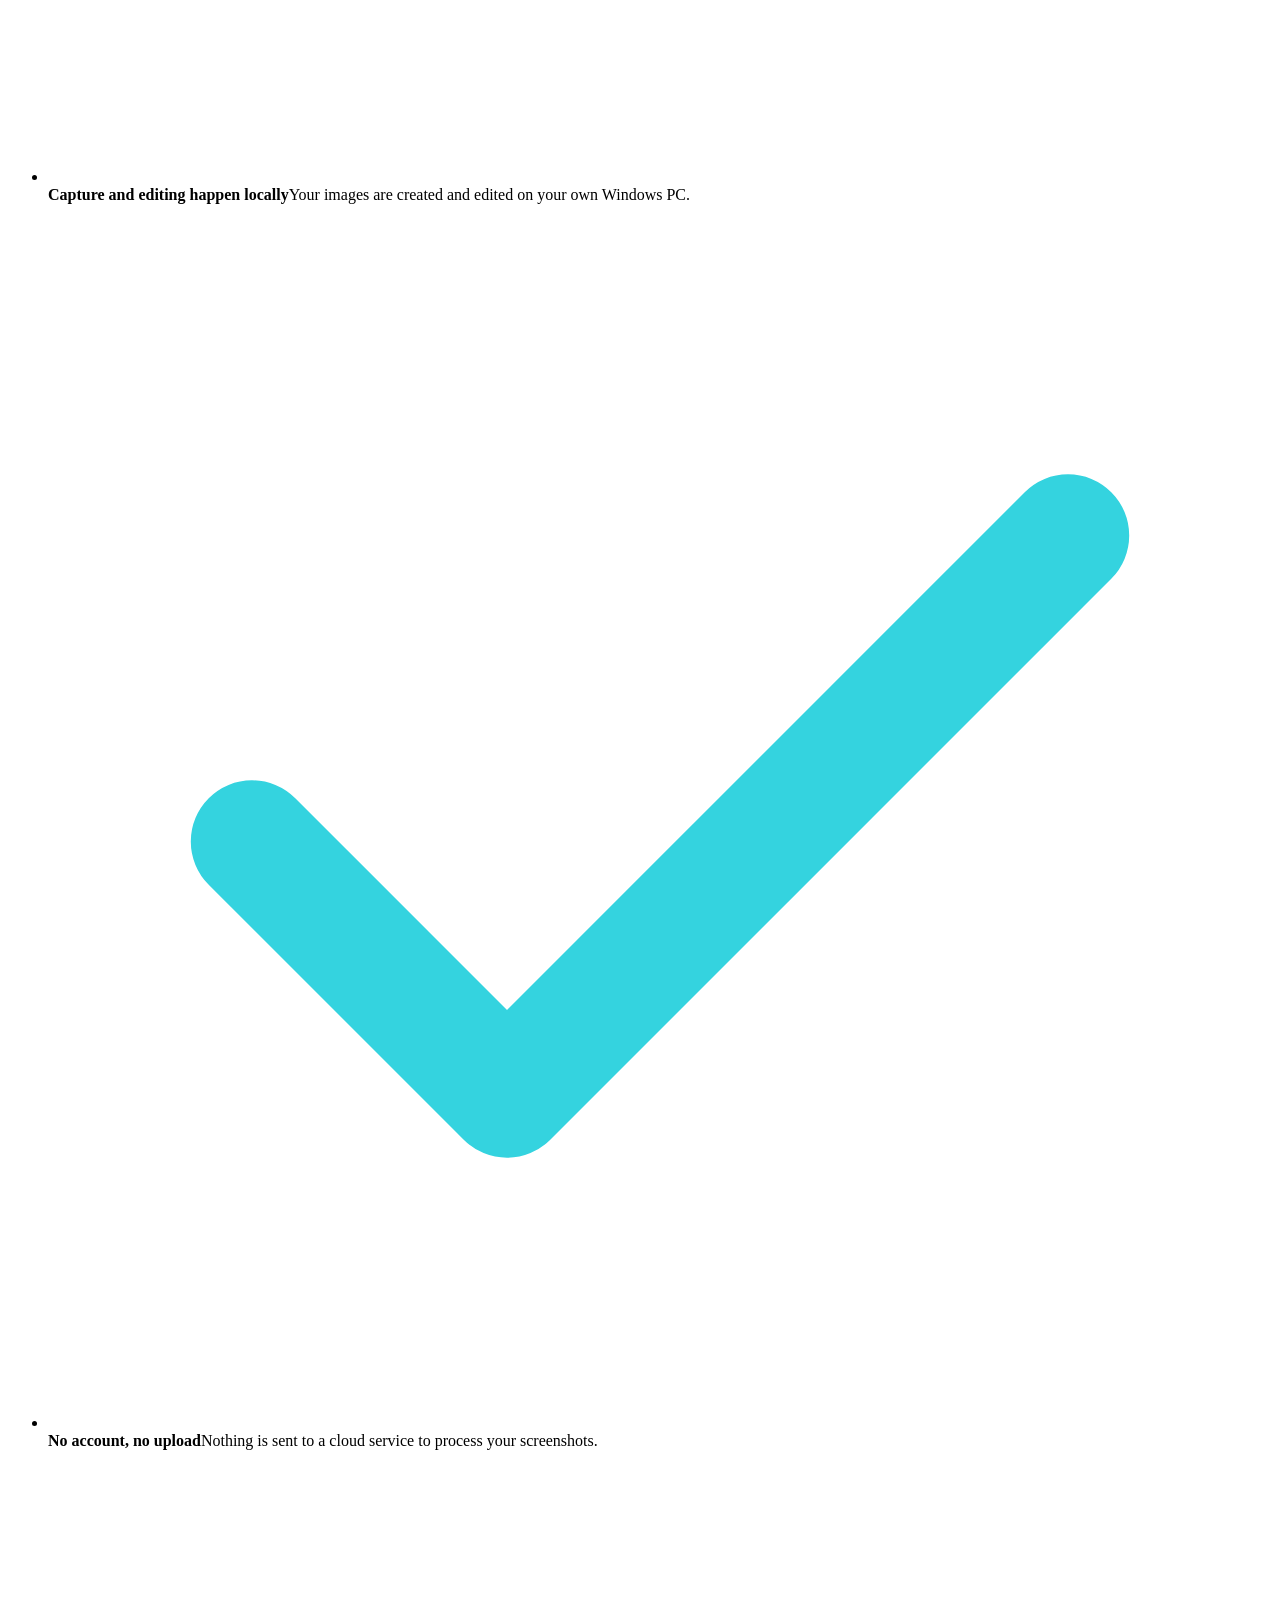
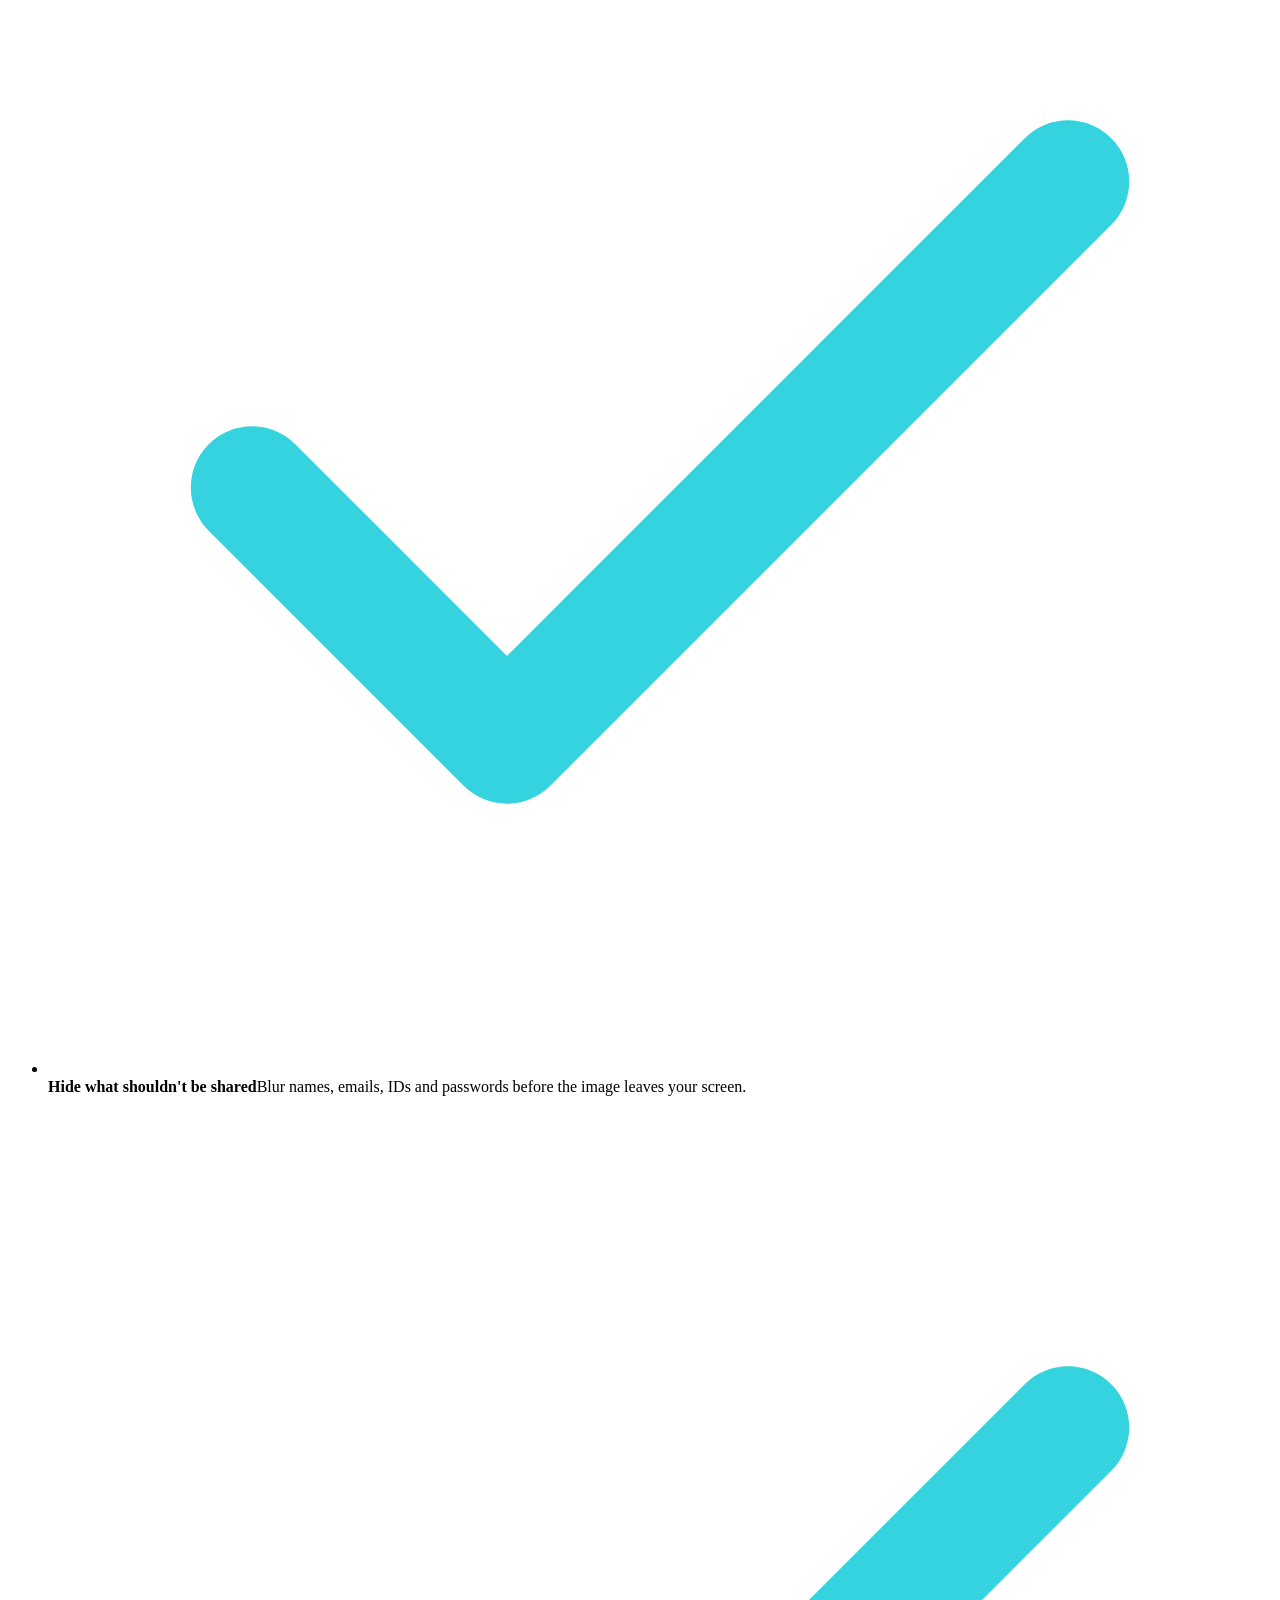
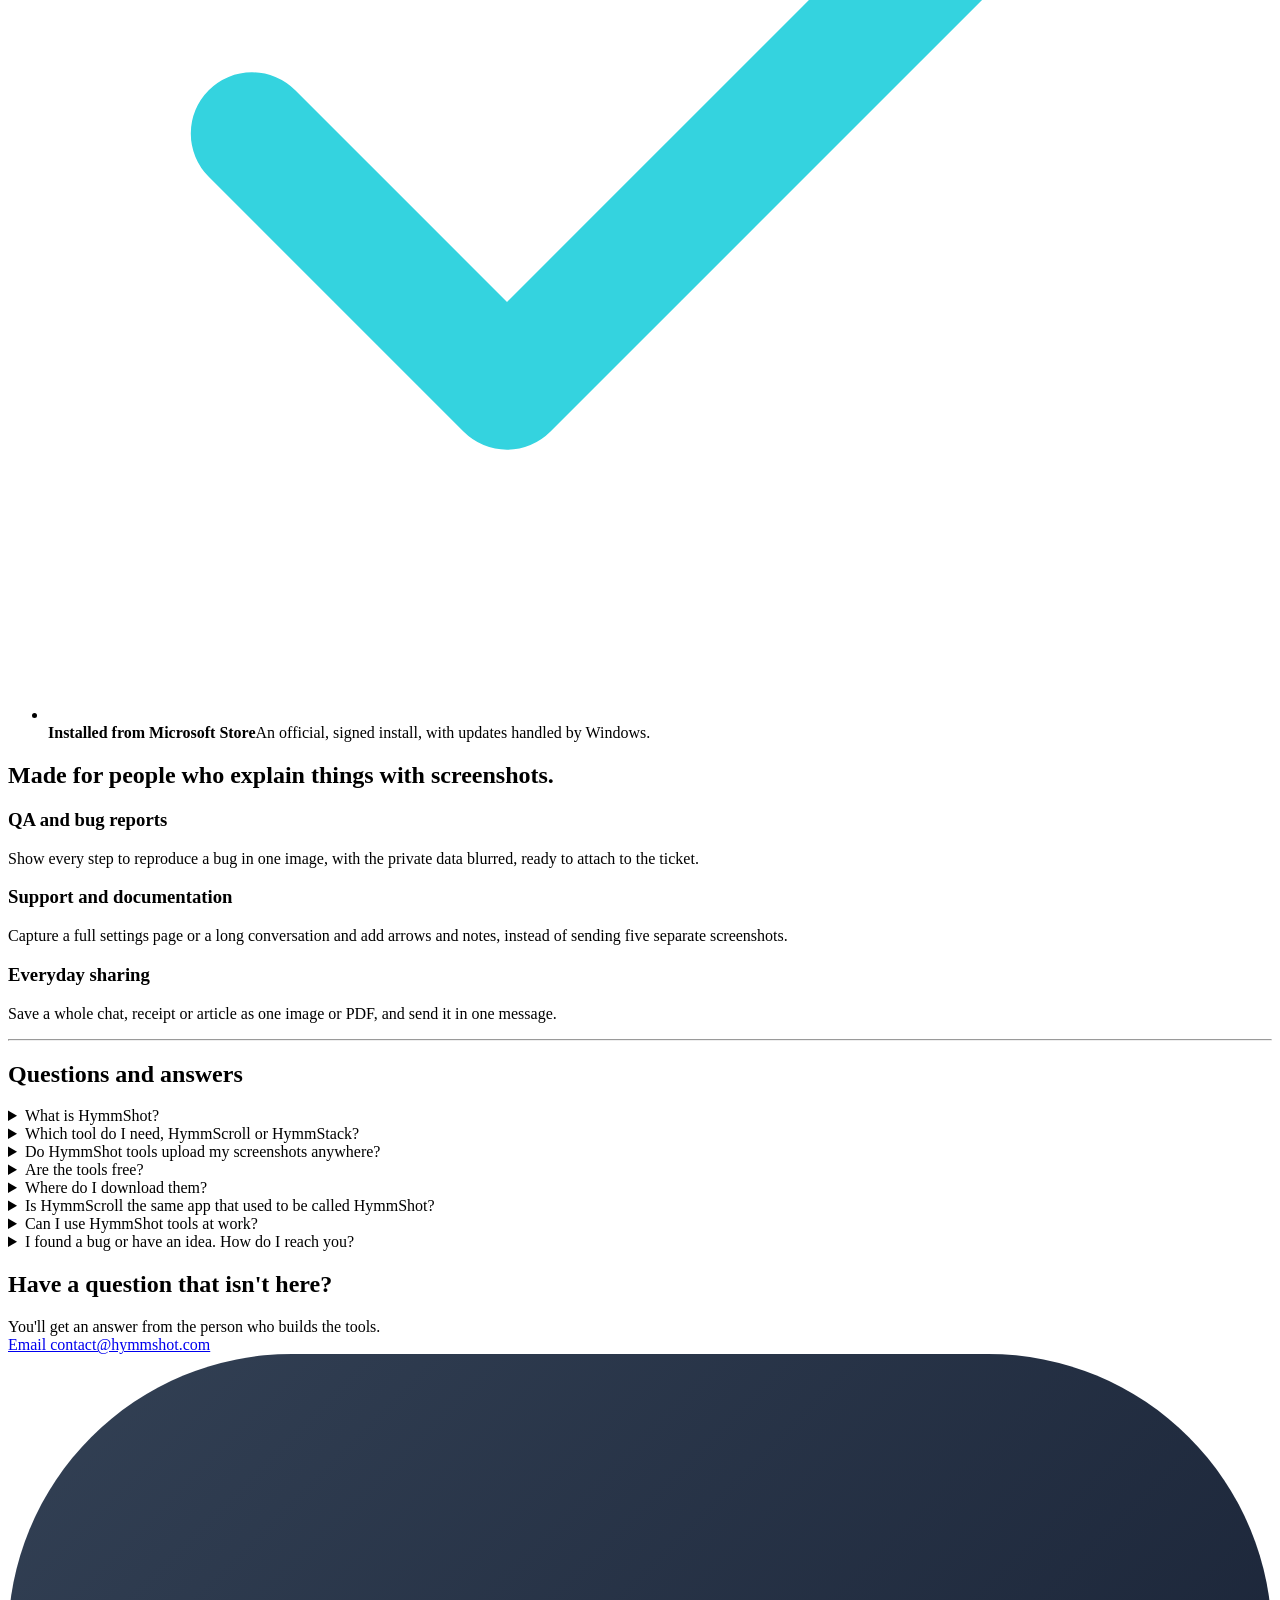
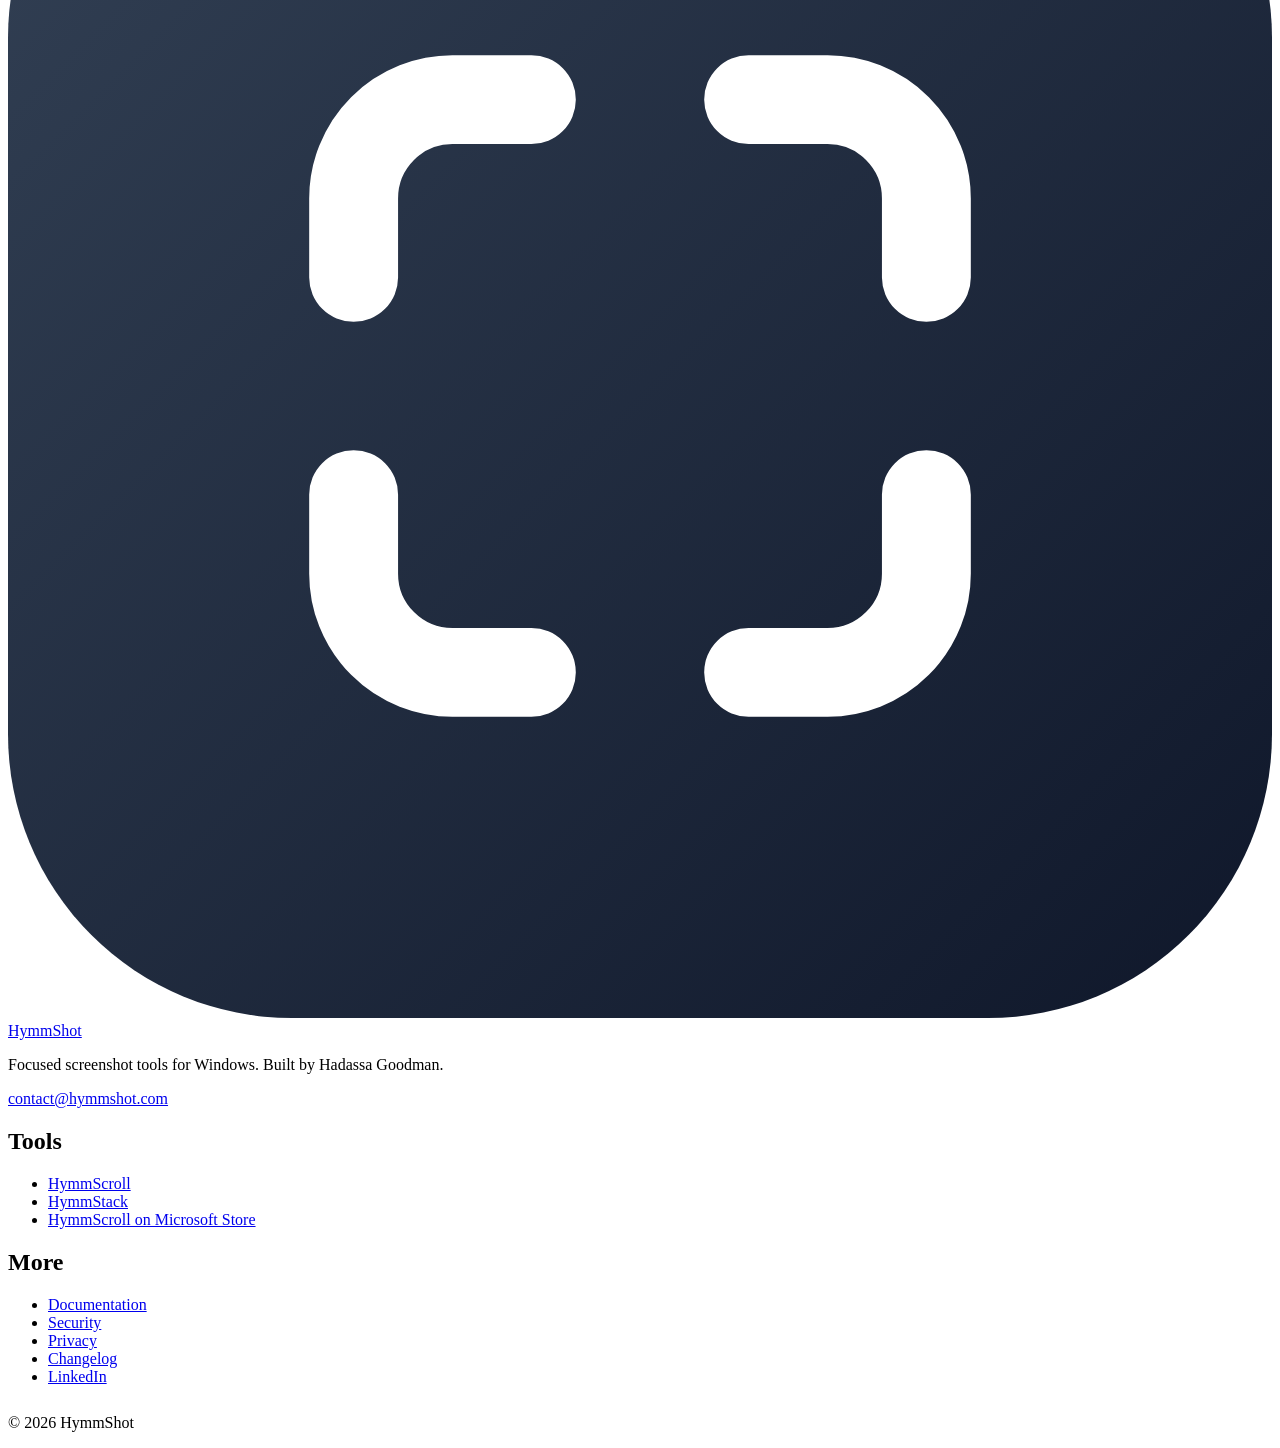
==== commit d90ef9cb: "Add files via upload" ====
--- a/index.html
+++ b/index.html
@@ -1,638 +1,185 @@
-<!doctype html>
-<html lang="en">
-<head>
-  <script defer src="assets/analytics.js"></script>
-  
-  <meta charset="utf-8">
-  <meta name="viewport" content="width=device-width, initial-scale=1">
-  <title>HymmShot — Capture, Edit &amp; Share Long Windows Screenshots</title>
-  <meta name="description" content="HymmShot is a Windows screenshot workflow for capturing long scrollable content, reviewing capture issues, editing existing PNGs, protecting sensitive information and exporting share-ready images or PDFs.">
-  <meta name="theme-color" content="#0b1728">
-  <link rel="canonical" href="https://hymmshot.com/">
-  <meta property="og:type" content="website">
-  <meta property="og:url" content="https://hymmshot.com/">
-  <meta property="og:title" content="HymmShot — Capture, Edit &amp; Share Long Windows Screenshots">
-  <meta property="og:description" content="Capture the full scroll on Windows, then review, edit, protect and export a share-ready result.">
-  <meta property="og:image" content="https://hymmshot.com/icon.png">
-  <meta name="twitter:card" content="summary_large_image">
-  <meta name="twitter:title" content="HymmShot — Capture, Edit &amp; Share Long Windows Screenshots">
-  <meta name="twitter:description" content="Capture the full scroll on Windows, then review, edit, protect and export a share-ready result.">
-  <meta name="twitter:image" content="https://hymmshot.com/icon.png">
-  <link rel="icon" href="data:image/svg+xml,%3Csvg xmlns='http://www.w3.org/2000/svg' viewBox='0 0 64 64'%3E%3Crect width='64' height='64' rx='16' fill='%2317c7c9'/%3E%3Cpath d='M18 21l14 14 14-14M18 35l14 14 14-14' fill='none' stroke='white' stroke-width='6' stroke-linecap='round' stroke-linejoin='round'/%3E%3C/svg%3E">
-  <script type="application/ld+json">
-  {
-    "@context": "https://schema.org",
-    "@type": "SoftwareApplication",
-    "name": "HymmShot",
-    "operatingSystem": "Windows",
-    "applicationCategory": "UtilitiesApplication",
-    "description": "HymmShot is a complete screenshot workflow for Windows: capture long scrollable content or open an existing PNG, then review, edit, protect and export a share-ready result.",
-    "url": "https://hymmshot.com/",
-    "downloadUrl": "https://apps.microsoft.com/detail/9n6580jqmpw8",
-    "featureList": [
-      "Scrolling screenshot capture for Windows applications",
-      "Combines scrolled content into one continuous image",
-      "Capture Issue Review with Previous and Next navigation",
-      "Hide issue indicators or choose Recapture",
-      "Open and edit existing PNG images",
-      "Built-in crop tool",
-      "Real pixelation for sensitive information",
-      "Transparent highlighting",
-      "Freehand drawing in multiple colors",
-      "Arrows, rectangles, circles and quick markers",
-      "Text annotations",
-      "Continuous single-page PDF export"
-    ]
-  }
-  </script>
-  <style>
-    :root {
-      --ink: #102033;
-      --muted: #5f6e7d;
-      --bg: #f6f9fb;
-      --panel: #ffffff;
-      --line: #dce6eb;
-      --navy: #0b1728;
-      --navy-2: #10263a;
-      --teal: #19c6c8;
-      --teal-dark: #0f9fa5;
-      --teal-soft: #e8fbfb;
-      --warning: #fff9e8;
-      --warning-line: #ecd273;
-      --shadow: 0 20px 60px rgba(13, 35, 52, .12);
-      --radius: 24px;
-      --max: 1160px;
-    }
-
-    * { box-sizing: border-box; }
-    html { scroll-behavior: smooth; }
-    body {
-      margin: 0;
-      color: var(--ink);
-      background: var(--bg);
-      font-family: Inter, ui-sans-serif, system-ui, -apple-system, BlinkMacSystemFont, "Segoe UI", Arial, sans-serif;
-      line-height: 1.6;
-      -webkit-font-smoothing: antialiased;
-    }
-    a { color: inherit; }
-    img, video { max-width: 100%; display: block; }
-    button, a { -webkit-tap-highlight-color: transparent; }
-    .container { width: min(var(--max), calc(100% - 40px)); margin-inline: auto; }
-    .skip-link {
-      position: fixed; top: 10px; left: 10px; z-index: 1000;
-      transform: translateY(-150%); background: #fff; padding: 10px 14px;
-      border-radius: 10px; box-shadow: var(--shadow);
-    }
-    .skip-link:focus { transform: translateY(0); }
-
-    .site-nav {
-      position: sticky; top: 0; z-index: 50;
-      background: rgba(246,249,251,.88);
-      backdrop-filter: blur(18px);
-      border-bottom: 1px solid rgba(220,230,235,.8);
-    }
-    .nav-inner {
-      min-height: 72px; display: flex; align-items: center; justify-content: space-between; gap: 24px;
-    }
-    .brand { display: flex; align-items: center; gap: 11px; text-decoration: none; font-weight: 800; letter-spacing: -.02em; }
-    .brand-mark {
-      width: 38px; height: 38px; border-radius: 12px; flex: 0 0 auto;
-      background: linear-gradient(145deg, #25d7d5, #0cafb7);
-      display: grid; place-items: center; box-shadow: 0 9px 22px rgba(25,198,200,.28);
-    }
-    .brand-mark svg { width: 23px; height: 23px; }
-    .nav-links { display: flex; align-items: center; gap: 24px; font-size: .94rem; font-weight: 650; }
-    .nav-links a { text-decoration: none; color: #34485b; }
-    .nav-links a:hover { color: var(--teal-dark); }
-    .nav-download {
-      display: inline-flex; align-items: center; gap: 8px; white-space: nowrap;
-      color: #fff !important; background: var(--navy); padding: 10px 16px; border-radius: 12px;
-      box-shadow: 0 9px 24px rgba(11,23,40,.17);
-    }
-
-    .hero {
-      position: relative; overflow: hidden;
-      background:
-        radial-gradient(circle at 15% 15%, rgba(25,198,200,.22), transparent 28%),
-        radial-gradient(circle at 88% 18%, rgba(39,116,177,.16), transparent 26%),
-        linear-gradient(145deg, var(--navy), #10394a 65%, #0e5962);
-      color: #fff;
-      padding: 76px 0 100px;
-    }
-    .hero::after {
-      content: ""; position: absolute; inset: auto -10% -160px -10%; height: 270px;
-      background: var(--bg); border-radius: 50% 50% 0 0 / 35% 35% 0 0;
-    }
-    .hero-grid {
-      position: relative; z-index: 1; display: grid; grid-template-columns: 1.1fr .9fr;
-      gap: 45px; align-items: center;
-    }
-    .eyebrow {
-      margin-bottom: 20px; color: #c8ffff; font-size: .87rem; font-weight: 800;
-      letter-spacing: .04em;
-    }
-    .dot { width: 8px; height: 8px; background: #29e1d8; border-radius: 999px; box-shadow: 0 0 0 6px rgba(41,225,216,.12); }
-    h1 { margin: 0; font-size: clamp(2.85rem, 4.5vw, 4.15rem); line-height: 1.01; letter-spacing: -.055em; max-width: 850px; text-wrap: balance; }
-    .hero-highlight { color: #43e2dc; }
-    .hero-copy { margin: 27px 0 0; max-width: 650px; color: #e2eaf0; font-size: clamp(1.1rem, 2vw, 1.3rem); line-height: 1.68; }
-    .hero-copy strong { color: #fff; }
-    .actions { display: flex; flex-wrap: wrap; gap: 13px; margin-top: 32px; }
-    .btn {
-      display: inline-flex; align-items: center; justify-content: center; gap: 10px;
-      min-height: 50px; padding: 0 17px; border-radius: 14px; text-decoration: none;
-      font-weight: 800; border: 1px solid transparent; transition: transform .18s ease, box-shadow .18s ease, background .18s ease;
-    }
-    .btn:hover { transform: translateY(-2px); }
-    .btn-primary { background: #fff; color: var(--navy); box-shadow: 0 15px 30px rgba(0,0,0,.18); }
-    .btn-secondary { border-color: rgba(255,255,255,.26); background: rgba(255,255,255,.06); color: #fff; }
-    .microcopy { margin-top: 18px; color: #d7e3ea; font-size: .92rem; font-weight: 550; line-height: 1.6; }
-    .microcopy strong { color: #fff; font-weight: 800; }
-    .microcopy a { color: inherit; font-weight: 850; text-underline-offset: 3px; }
-
-    .windows-icon { width: 17px; height: 17px; flex: 0 0 auto; }
-    .windows-icon rect { fill: currentColor; }
-    .nav-download .windows-icon { width: 14px; height: 14px; }
-    .windows-points {
-      display: flex; flex-wrap: wrap; gap: 9px 18px; margin: 22px 0 0; padding: 0;
-      list-style: none; color: #e0ebf0; font-size: .94rem; font-weight: 700;
-    }
-    .windows-points li { display: inline-flex; align-items: center; gap: 7px; }
-    .windows-points li::before { content: "✓"; color: #42e2dc; font-weight: 900; }
-
-    .product-shot {
-      position: relative; padding: 14px; border-radius: 28px;
-      border: 1px solid rgba(255,255,255,.18);
-      background: rgba(255,255,255,.08);
-      box-shadow: 0 28px 70px rgba(0,0,0,.3);
-    }
-    .product-shot-top {
-      display: flex; align-items: center; justify-content: space-between; gap: 12px;
-      padding: 2px 3px 12px; color: #edf6f8; font-size: .82rem; font-weight: 800;
-    }
-    .windows-app-badge, .real-interface {
-      display: inline-flex; align-items: center; gap: 8px;
-    }
-    .real-interface { color: #c8dce4; }
-    .real-interface::before { content: "●"; color: #43e2dc; font-size: .72rem; }
-    .capture-proof {
-      position: relative; overflow: hidden; border-radius: 18px; background: #fff;
-      border: 1px solid rgba(255,255,255,.24);
-    }
-    .capture-proof > img { width: 100%; aspect-ratio: 319 / 169; object-fit: cover; }
-    .hymmshot-preview {
-      aspect-ratio: 319 / 169; display: grid; place-items: center; padding: clamp(22px, 4vw, 44px);
-      border-radius: 18px; border: 1px solid rgba(255,255,255,.24);
-      background:
-        radial-gradient(circle at 18% 20%, rgba(67,226,220,.24), transparent 34%),
-        linear-gradient(145deg, #f8fcfd, #e6f3f5);
-    }
-    .hymmshot-preview-card {
-      width: min(100%, 460px); padding: clamp(22px, 4vw, 34px); border: 1px solid #d4e5e9;
-      border-radius: 22px; background: rgba(255,255,255,.94); color: var(--navy);
-      box-shadow: 0 22px 48px rgba(11,23,40,.16);
-    }
-    .hymmshot-preview-brand { display: flex; align-items: center; gap: 15px; }
-    .hymmshot-preview-brand img { width: 54px; height: 54px; border-radius: 13px; }
-    .hymmshot-preview-brand strong, .hymmshot-preview-brand span { display: block; }
-    .hymmshot-preview-brand strong { font-size: 1.15rem; }
-    .hymmshot-preview-brand span { margin-top: 2px; color: var(--muted); font-size: .82rem; }
-    .hymmshot-preview-status {
-      display: flex; align-items: center; gap: 9px; margin-top: 24px; padding: 13px 15px;
-      border-radius: 13px; background: #e9f9f7; color: #086b66; font-size: .88rem; font-weight: 800;
-    }
-    .hymmshot-preview-status::before { content: ""; width: 9px; height: 9px; border-radius: 50%; background: var(--teal); box-shadow: 0 0 0 5px rgba(16,183,167,.13); }
-    .hymmshot-preview-tools { display: flex; flex-wrap: wrap; gap: 8px; margin-top: 16px; }
-    .hymmshot-preview-tools span { padding: 7px 10px; border: 1px solid #dbe8eb; border-radius: 999px; color: #526778; font-size: .76rem; font-weight: 700; }
-    .outcome-visual {
-      display: grid; grid-template-columns: 1fr auto 1fr; align-items: stretch; gap: 16px;
-      color: var(--navy); background: rgba(255,255,255,.055); padding: 16px;
-      border-color: rgba(255,255,255,.1); box-shadow: 0 20px 50px rgba(0,0,0,.18);
-    }
-    .outcome-column { min-width: 0; padding: 17px; border-radius: 17px; background: rgba(255,255,255,.97); }
-    .outcome-column strong { display: block; margin-top: 8px; font-size: 1.08rem; }
-    .outcome-column p { margin: 13px 0 0; color: var(--muted); font-size: .82rem; line-height: 1.5; }
-    .outcome-label { color: var(--teal-dark); font-size: .74rem; font-weight: 900; letter-spacing: .1em; text-transform: uppercase; }
-    .before-stack { display: grid; grid-template-columns: 1fr 1fr; gap: 7px; margin-top: 18px; padding: 2px; }
-    .before-stack img { display: block; width: 100%; height: auto; border: 2px solid rgba(255,255,255,.9); border-radius: 7px; box-shadow: 0 5px 12px rgba(7,35,52,.11); }
-    .before-stack img:nth-child(1) { transform: rotate(-1.5deg) translate(3px,3px); }
-    .before-stack img:nth-child(2) { transform: rotate(1.2deg) translate(-3px,8px); }
-    .before-stack img:nth-child(3) { transform: rotate(.8deg) translate(5px,-2px); }
-    .before-stack img:nth-child(4) { transform: rotate(-1deg) translate(-4px,3px); }
-    .outcome-arrow { display: grid; place-content: center; justify-items: center; gap: 10px; color: #dffaf7; font-size: 1.8rem; font-weight: 900; }
-    .outcome-arrow img { width: 44px; height: 44px; border-radius: 11px; }
-    .after-frame { display: flex; align-items: flex-start; justify-content: center; height: 250px; margin-top: 18px; padding: 8px; overflow: hidden; border: 1px solid rgba(205,221,226,.65); border-radius: 9px; background: #f3f7f8; }
-    .after-frame img { display: block; width: 100%; height: 100%; object-fit: contain; object-position: top center; }
-    .capture-proof-caption {
-      display: flex; align-items: center; justify-content: center; gap: 9px; flex-wrap: wrap;
-      padding: 13px 14px; color: #34485b; background: #fff; font-size: .82rem;
-      border-top: 1px solid #e5ecef;
-    }
-    .capture-proof-caption strong { color: var(--navy); }
-    .flow-arrow { color: var(--teal-dark); font-weight: 900; }
-    .editor-inset {
-      position: absolute; right: -24px; bottom: -54px; width: 54%;
-      border-radius: 16px; overflow: hidden; border: 6px solid #fff;
-      background: #fff; box-shadow: 0 20px 45px rgba(0,0,0,.34);
-      transform: rotate(-1.2deg);
-    }
-    .editor-inset img { width: 100%; aspect-ratio: 319 / 169; object-fit: cover; }
-    .editor-inset-label {
-      padding: 9px 11px; background: #fff; color: var(--navy); font-size: .73rem;
-      font-weight: 850; text-align: center; border-top: 1px solid #e5ecef;
-    }
-
-    section { padding: 92px 0; }
-    .section-kicker { color: var(--teal-dark); font-weight: 850; text-transform: uppercase; letter-spacing: .12em; font-size: .78rem; }
-    .section-title { margin: 10px 0 16px; font-size: clamp(2rem, 4vw, 3.45rem); line-height: 1.08; letter-spacing: -.045em; }
-    .section-lead { margin: 0; color: var(--muted); font-size: 1.08rem; max-width: 730px; }
-
-    .beta-notice-section { padding: 32px 0 0; }
-    .beta-notice {
-      display: grid; grid-template-columns: auto 1fr; gap: 18px; align-items: start;
-      padding: 24px 26px; border: 1px solid #b8dddd; border-radius: 20px;
-      background: linear-gradient(135deg, #effcfc, #fff); box-shadow: 0 14px 36px rgba(15,61,72,.07);
-    }
-    .beta-badge {
-      display: inline-flex; align-items: center; min-height: 30px; padding: 0 11px;
-      border-radius: 999px; background: #d9f7f6; color: #087778;
-      font-size: .75rem; font-weight: 900; letter-spacing: .08em; text-transform: uppercase; white-space: nowrap;
-    }
-    .beta-notice h2 { margin: 0 0 5px; font-size: 1.1rem; letter-spacing: -.015em; }
-    .beta-notice p { margin: 0; color: var(--muted); }
-    .beta-feedback { display: inline-block; margin-top: 8px; color: #087778; font-weight: 800; }
-
-    .demo-wrap { margin-top: 38px; background: var(--panel); border: 1px solid var(--line); border-radius: 26px; padding: 14px; box-shadow: var(--shadow); }
-    .demo-video {
-      display: block; width: 100%; height: auto; aspect-ratio: 16 / 9; border-radius: 18px;
-      background: linear-gradient(145deg, #0b1728, #10394a); object-fit: contain;
-      box-shadow: inset 0 0 0 1px rgba(255,255,255,.08);
-    }
-    .demo-note { display: flex; justify-content: space-between; align-items: center; gap: 20px; padding: 16px 8px 3px; color: var(--muted); font-size: .92rem; }
-    .demo-note strong { color: var(--ink); }
-
-    .feature-grid { display: grid; grid-template-columns: repeat(4, 1fr); gap: 16px; margin-top: 38px; }
-    .feature-card {
-      background: var(--panel); border: 1px solid var(--line); border-radius: 20px; padding: 23px;
-      min-height: 188px; transition: transform .2s ease, box-shadow .2s ease, border-color .2s ease;
-    }
-    .feature-card:hover { transform: translateY(-5px); border-color: #b6dddd; box-shadow: 0 16px 36px rgba(15,61,72,.09); }
-    .feature-icon {
-      width: 44px; height: 44px; border-radius: 13px; display: grid; place-items: center;
-      background: var(--teal-soft); color: var(--teal-dark); font-size: 1.25rem; margin-bottom: 18px;
-    }
-    .feature-card h3 { margin: 0 0 7px; font-size: 1.05rem; }
-    .feature-card p { margin: 0; color: var(--muted); font-size: .94rem; }
-
-    .dark-section { background: var(--navy); color: #fff; position: relative; overflow: hidden; }
-    .dark-section::before { content:""; position:absolute; width:460px; height:460px; border-radius:50%; background:rgba(25,198,200,.08); right:-180px; top:-220px; }
-    .dark-section .section-lead { color: #b9c7d1; }
-    .tool-grid { display: grid; grid-template-columns: repeat(4, 1fr); gap: 14px; margin-top: 38px; position: relative; }
-    .tool-card { padding: 22px; border-radius: 18px; border: 1px solid rgba(255,255,255,.12); background: rgba(255,255,255,.055); min-height: 155px; }
-    .tool-card .tool-symbol { font-size: 1.55rem; margin-bottom: 12px; }
-    .tool-card h3 { margin: 0 0 7px; font-size: 1rem; }
-    .tool-card p { margin: 0; color: #aebdca; font-size: .9rem; }
-    .privacy-callout { margin-top: 32px; padding: 22px 24px; border: 1px solid rgba(67,226,220,.3); border-radius: 18px; background: rgba(67,226,220,.08); position: relative; }
-    .privacy-callout h3 { margin: 0 0 7px; font-size: 1.2rem; }
-    .privacy-callout p { margin: 0; color: #c5d5dc; }
-
-    .workflow { display: grid; grid-template-columns: .86fr 1.14fr; gap: 65px; align-items: start; }
-    .steps { display: grid; gap: 16px; }
-    .step { display: grid; grid-template-columns: 50px 1fr; gap: 17px; padding: 20px; border-radius: 18px; background: #fff; border: 1px solid var(--line); }
-    .step-number { width: 50px; height: 50px; border-radius: 15px; background: var(--teal-soft); color: var(--teal-dark); display: grid; place-items: center; font-weight: 900; }
-    .step h3 { margin: 1px 0 4px; font-size: 1.02rem; }
-    .step p { margin: 0; color: var(--muted); font-size: .93rem; }
-    .path-card { padding: 24px; border-radius: 20px; background: #fff; border: 1px solid var(--line); }
-    .path-card + .path-card { margin-top: 14px; }
-    .path-label { color: var(--teal-dark); font-size: .76rem; font-weight: 900; letter-spacing: .12em; text-transform: uppercase; }
-    .path-card h3 { margin: 8px 0 10px; }
-    .path-flow { margin: 0; color: #43586a; font-weight: 750; line-height: 1.8; }
-
-    .hebrew { background: linear-gradient(135deg, #effbfb, #f8fbfc); }
-    .rtl { direction: rtl; text-align: right; }
-    .rtl-grid { display: grid; grid-template-columns: 1fr 1fr; gap: 28px; margin-top: 34px; }
-    .rtl-card { background: #fff; border: 1px solid var(--line); border-radius: 22px; padding: 27px; }
-    .rtl-card h3 { margin-top: 0; }
-    .rtl-card p, .rtl-card li { color: var(--muted); }
-    .rtl-card ol { padding-right: 22px; }
-    .rtl-card li { margin-bottom: 8px; }
-
-    .faq-list { margin-top: 34px; display: grid; gap: 12px; }
-    details { background: #fff; border: 1px solid var(--line); border-radius: 17px; padding: 0 20px; }
-    summary { cursor: pointer; list-style: none; padding: 19px 30px 19px 0; font-weight: 800; position: relative; }
-    summary::-webkit-details-marker { display: none; }
-    summary::after { content: "+"; position: absolute; right: 0; top: 16px; font-size: 1.35rem; color: var(--teal-dark); }
-    details[open] summary::after { content: "–"; }
-    details p { margin: 0 0 20px; color: var(--muted); max-width: 850px; }
-
-    .final-cta { padding-top: 30px; }
-    .cta-box {
-      text-align: center; color: #fff; border-radius: 30px; padding: 62px 30px;
-      background: radial-gradient(circle at 20% 0%, rgba(46,229,219,.26), transparent 35%), linear-gradient(145deg, var(--navy), #0e4b55);
-      box-shadow: var(--shadow);
-    }
-    .cta-box h2 { margin: 0; font-size: clamp(2rem, 4vw, 3.4rem); letter-spacing: -.045em; }
-    .cta-box p { margin: 14px auto 25px; color: #c3d1d9; max-width: 620px; }
-    .cta-box .actions { justify-content: center; margin-top: 0; }
-    .cta-note { margin: 18px 0 0 !important; color: #dce8ed !important; font-size: .94rem; }
-
-    footer { padding: 40px 0 55px; color: var(--muted); }
-    .footer-inner { display: flex; justify-content: space-between; align-items: center; gap: 20px; border-top: 1px solid var(--line); padding-top: 25px; }
-    .footer-links { display: flex; flex-wrap: wrap; gap: 17px; }
-    .footer-links a { text-decoration: none; }
-    .footer-links a:hover { color: var(--teal-dark); }
-    .footer-license { margin-top: 7px; font-size: .9rem; }
-
-    .reveal { opacity: 0; transform: translateY(18px); transition: opacity .65s ease, transform .65s ease; }
-    .reveal.visible { opacity: 1; transform: none; }
-
-    @media (max-width: 980px) {
-      .hero-grid, .workflow { grid-template-columns: 1fr; }
-      .hero-grid { gap: 45px; }
-      .product-shot { max-width: 760px; margin-inline: auto; }
-      .editor-inset { right: 14px; bottom: -42px; }
-      .feature-grid, .tool-grid { grid-template-columns: repeat(2,1fr); }
-      .nav-links a:not(.nav-download) { display: none; }
-      .rtl-grid { grid-template-columns: 1fr; }
-    }
-    @media (max-width: 640px) {
-      .container { width: min(100% - 24px, var(--max)); }
-      .hero { padding: 68px 0 55px; }
-      .hero::after { display: none; }
-      h1 { font-size: clamp(2.75rem, 15vw, 4rem); }
-      section { padding: 70px 0; }
-      .feature-grid, .tool-grid { grid-template-columns: 1fr; }
-      .product-shot-top { align-items: flex-start; flex-direction: column; }
-      .outcome-visual { grid-template-columns: 1fr; }
-      .outcome-arrow { grid-template-columns: auto auto; }
-      .outcome-arrow span { transform: rotate(90deg); }
-      .after-frame { height: 520px; }
-      .editor-inset { position: relative; right: auto; bottom: auto; width: 88%; margin: 14px auto -8px; transform: none; }
-      .capture-proof-caption { font-size: .76rem; gap: 6px; }
-      .demo-note, .footer-inner { align-items: flex-start; flex-direction: column; }
-      .beta-notice { grid-template-columns: 1fr; padding: 21px; }
-      .actions .btn { width: 100%; }
-      .nav-inner { min-height: 64px; }
-      .brand-mark { width: 35px; height: 35px; }
-      .nav-download { padding: 9px 12px; font-size: .85rem; }
-      .step { grid-template-columns: 42px 1fr; padding: 16px; }
-      .step-number { width: 42px; height: 42px; }
-    }
-    @media (prefers-reduced-motion: reduce) {
-      html { scroll-behavior: auto; }
-      *, *::before, *::after { animation: none !important; transition: none !important; }
-      .reveal { opacity: 1; transform: none; }
-    }
-  </style>
-</head>
-<body>
-  <a class="skip-link" href="#main">Skip to content</a>
-
-  <nav class="site-nav" aria-label="Main navigation">
-    <div class="container nav-inner">
-      <a class="brand" href="#top" aria-label="HymmShot home">
-        <span class="brand-mark" aria-hidden="true">
-          <svg viewBox="0 0 24 24" fill="none"><path d="M5 6.5 12 13l7-6.5M5 13l7 6.5 7-6.5" stroke="white" stroke-width="2.6" stroke-linecap="round" stroke-linejoin="round"/></svg>
-        </span>
-        <span>HymmShot</span>
-      </a>
-      <div class="nav-links">
-        <a href="#capture">Scrolling capture</a>
-        <a href="#editor">Built-in editor</a>
-        <a href="#how">How it works</a>
-        <a class="nav-download" data-download-cta="nav" href="https://apps.microsoft.com/detail/9n6580jqmpw8" target="_blank" rel="noopener noreferrer" aria-label="Get HymmShot Beta on Microsoft Store (opens in a new tab)"><svg class="windows-icon" viewBox="0 0 20 20" aria-hidden="true"><rect x="1" y="1" width="8" height="8" rx="1"/><rect x="11" y="1" width="8" height="8" rx="1"/><rect x="1" y="11" width="8" height="8" rx="1"/><rect x="11" y="11" width="8" height="8" rx="1"/></svg> Get HymmShot Beta</a>
-      </div>
-    </div>
-  </nav>
-
-  <main id="main">
-    <header class="hero" id="top">
-      <div class="container hero-grid">
-        <div>
-          <div class="eyebrow">HymmShot Public Beta · Windows</div>
-          <h1>Capture the whole page <span class="hero-highlight">in one screenshot.</span></h1>
-          <p class="hero-copy">HymmShot captures long pages and Windows content as <strong>one continuous image</strong>. Then you can edit it, hide private information, add notes and save or export it.</p>
-          <div class="actions">
-            <a class="btn btn-primary" data-download-cta="hero" href="https://apps.microsoft.com/detail/9n6580jqmpw8" target="_blank" rel="noopener noreferrer" aria-label="Get HymmShot Beta on Microsoft Store (opens in a new tab)"><svg class="windows-icon" viewBox="0 0 20 20" aria-hidden="true"><rect x="1" y="1" width="8" height="8" rx="1"/><rect x="11" y="1" width="8" height="8" rx="1"/><rect x="1" y="11" width="8" height="8" rx="1"/><rect x="11" y="11" width="8" height="8" rx="1"/></svg> Get HymmShot Beta</a>
-            <a class="btn btn-secondary" data-demo-cta="hero" href="#demo"><span aria-hidden="true">▶</span> Watch the real demo</a>
-          </div>
-          <p class="microcopy"><strong>Free during Public Beta</strong> · Available on Microsoft Store</p>
-        </div>
-
-        <div class="product-shot outcome-visual" aria-label="Real comparison showing four separate screenshots becoming one continuous screenshot with HymmShot">
-          <div class="outcome-column outcome-before">
-            <span class="outcome-label">Without HymmShot</span>
-            <strong>Several screenshots</strong>
-            <div class="before-stack" role="group" aria-label="Four separate screenshots from the same long travel webpage">
-              <img src="assets/before-after/travel-before-1.webp" alt="">
-              <img src="assets/before-after/travel-before-2.webp" alt="">
-              <img src="assets/before-after/travel-before-3.webp" alt="">
-              <img src="assets/before-after/travel-before-4.webp" alt="">
-            </div>
-            <p>Four separate screenshots to keep track of.</p>
-          </div>
-          <div class="outcome-arrow" aria-hidden="true"><img src="icon.png" alt=""><span>→</span></div>
-          <div class="outcome-column outcome-after">
-            <span class="outcome-label">With HymmShot</span>
-            <strong>One continuous screenshot</strong>
-            <div class="after-frame">
-              <img src="assets/before-after/travel-after.webp" alt="One continuous long travel webpage captured with HymmShot">
-            </div>
-            <p>One complete screenshot you can edit and share.</p>
-          </div>
-        </div>
-
-        <div class="product-shot" hidden>
-          <div class="product-shot-top">
-            <span class="windows-app-badge"><svg class="windows-icon" viewBox="0 0 20 20" aria-hidden="true"><rect x="1" y="1" width="8" height="8" rx="1"/><rect x="11" y="1" width="8" height="8" rx="1"/><rect x="1" y="11" width="8" height="8" rx="1"/><rect x="11" y="11" width="8" height="8" rx="1"/></svg> HymmShot for Windows</span>
-            <span class="real-interface">Public Beta</span>
-          </div>
-          <div class="hymmshot-preview" role="img" aria-label="HymmShot Public Beta product preview for Windows">
-            <div class="hymmshot-preview-card">
-              <div class="hymmshot-preview-brand">
-                <img src="icon.png" alt="">
-                <div><strong>HymmShot Public Beta</strong><span>Scrolling capture and image editing</span></div>
-              </div>
-              <div class="hymmshot-preview-status">Ready for a scrolling capture</div>
-              <div class="hymmshot-preview-tools" aria-hidden="true"><span>Capture</span><span>Review</span><span>Edit</span><span>Export</span></div>
-            </div>
-          </div>
-          <div class="capture-proof" hidden>
-            <img src="[data-uri]" alt="HymmShot capturing a selected scrollable area in a Windows browser">
-            <div class="capture-proof-caption">
-              <strong>1. Select an area</strong><span class="flow-arrow">→</span>
-              <strong>2. Scroll</strong><span class="flow-arrow">→</span>
-              <strong>3. Get one image</strong>
-            </div>
-          </div>
-          <div class="editor-inset" hidden>
-            <img src="[data-uri]" alt="The built-in HymmShot editor after the scrolling capture is complete">
-            <div class="editor-inset-label">The built-in editor opens after capture</div>
-          </div>
-        </div>
-      </div>
-    </header>
-
-    <section class="beta-notice-section" aria-labelledby="beta-notice-title">
-      <div class="container reveal">
-        <div class="beta-notice">
-          <span class="beta-badge">Public Beta</span>
-          <div>
-            <h2 id="beta-notice-title">HymmShot is currently in Public Beta.</h2>
-            <p>Core capture, editing and export features are available now. We’re still improving stitching quality, and some complex or dynamic scrolling content may produce visible stitching artifacts.</p>
-            <span class="beta-feedback">contact@hymmshot.com</span>
-          </div>
-        </div>
-      </div>
-    </section>
-
-    <section id="demo">
-      <div class="container reveal">
-        <span class="section-kicker">Real product proof</span>
-        <h2 class="section-title">See exactly how it works.</h2>
-        <p class="section-lead">Watch HymmShot capture a long Windows screen, review the result and edit it.</p>
-        <div class="demo-wrap">
-          <video class="demo-video" data-analytics-video data-video-name="HymmShot product demo" data-video-file="PanoramiX.mp4" controls muted autoplay loop playsinline preload="metadata" poster="[data-uri]">
-            <!-- Replace this file with the new product recording; keep its natural framing and aspect ratio. -->
-            <source src="PanoramiX.mp4" type="video/mp4">
-            Your browser does not support video playback.
-          </video>
-          <div class="demo-note">
-            <span><strong>One workflow:</strong> capture → review → edit → protect → export</span>
-            <span>33-second product demo</span>
-          </div>
-        </div>
-      </div>
-    </section>
-
-    <section id="capture" style="padding-top:20px">
-      <div class="container reveal">
-        <span class="section-kicker">Scrolling capture</span>
-        <h2 class="section-title">Capture content that continues below the visible screen.</h2>
-        <p class="section-lead">HymmShot scrolls through long content and turns it into one continuous image, so you do not have to take and organize many separate screenshots. It works across real Windows applications.</p>
-        <div class="feature-grid">
-          <article class="feature-card"><div class="feature-icon">🌐</div><h3>Browsers</h3><p>Capture long web pages, conversations, dashboards and AI responses.</p></article>
-          <article class="feature-card"><div class="feature-icon">⌨</div><h3>IDEs and code</h3><p>Capture long code files, editors, panels and development environments.</p></article>
-          <article class="feature-card"><div class="feature-icon">▣</div><h3>Terminal and CMD</h3><p>Preserve long command output, console history, logs and diagnostics.</p></article>
-          <article class="feature-card"><div class="feature-icon">↕</div><h3>Real Windows workflows</h3><p>Built for long scrolling captures and real Windows workflows.</p></article>
-        </div>
-      </div>
-    </section>
-
-    <section id="open-image">
-      <div class="container reveal">
-        <span class="section-kicker">Open a screenshot</span>
-        <h2 class="section-title">Already have a screenshot? Open it in HymmShot.</h2>
-        <p class="section-lead">You do not have to capture it with HymmShot. Open an existing PNG, edit it, hide private information, add notes and export it.</p>
-      </div>
-    </section>
-
-    <section class="dark-section" id="editor">
-      <div class="container reveal">
-        <span class="section-kicker">Built-in editor</span>
-        <h2 class="section-title">Finish the screenshot without opening another app.</h2>
-        <p class="section-lead">After capturing, crop the image, highlight details, add arrows or text, draw, hide information, copy, save or export it as a PDF.</p>
-        <div class="privacy-callout"><h3>Hide private information before you share.</h3><p>Use pixelation or blur tools to cover names, email addresses, passwords, IDs and private text.</p></div>
-        <div class="tool-grid">
-          <article class="tool-card"><div class="tool-symbol">🔲</div><h3>Precise crop</h3><p>Keep exactly the part of the long image you need.</p></article>
-          <article class="tool-card"><div class="tool-symbol">🫥</div><h3>Protect before sharing</h3><p>Pixelate or blur selected names, passwords and other private information.</p></article>
-          <article class="tool-card"><div class="tool-symbol">🖍️</div><h3>Transparent highlight</h3><p>Mark important areas without covering the content underneath.</p></article>
-          <article class="tool-card"><div class="tool-symbol">✏️</div><h3>Freehand drawing</h3><p>Draw directly on the result using multiple colors.</p></article>
-          <article class="tool-card"><div class="tool-symbol">➡️</div><h3>Arrows and shapes</h3><p>Add arrows, rectangles, circles and quick ✓ / ✕ markers.</p></article>
-          <article class="tool-card"><div class="tool-symbol">🔤</div><h3>Text annotations</h3><p>Add explanations, labels and notes directly to the image.</p></article>
-          <article class="tool-card"><div class="tool-symbol">📄</div><h3>Ready to share</h3><p>Save the finished image or export a long capture as one continuous single-page PDF.</p></article>
-          <article class="tool-card"><div class="tool-symbol">⚡</div><h3>One focused workflow</h3><p>Move from capture or PNG to a finished result without switching applications.</p></article>
-        </div>
-      </div>
-    </section>
-
-    <section class="dark-section" id="review">
-      <div class="container reveal">
-        <span class="section-kicker">Capture Issue Review</span>
-        <h2 class="section-title">Something in a long capture needs attention? HymmShot shows you where.</h2>
-        <p class="section-lead">Review the detected areas, move between them with Previous / Next, hide the issue markers, or choose Recapture when needed.</p>
-        <div class="tool-grid">
-          <article class="tool-card"><h3>See what needs attention</h3><p>HymmShot shows the detected areas so you can go straight to each location.</p></article>
-          <article class="tool-card"><h3>Previous / Next</h3><p>Move between the areas that need attention while you edit.</p></article>
-          <article class="tool-card"><h3>Hide issues</h3><p>Hide the issue indicators when you no longer need them on screen.</p></article>
-          <article class="tool-card"><h3>Recapture</h3><p>Choose Recapture when a detected issue location needs another capture.</p></article>
-        </div>
-      </div>
-    </section>
-
-    <section id="how">
-      <div class="container workflow reveal">
-        <div>
-          <span class="section-kicker">How it works</span>
-          <h2 class="section-title">Two ways in. One complete workflow.</h2>
-          <p class="section-lead">Start with a new scrolling capture or an existing PNG. Both paths lead to a protected, share-ready result.</p>
-        </div>
-        <div class="steps">
-          <article class="path-card"><span class="path-label">Path A · New capture</span><h3>Capture a long Windows workflow</h3><p class="path-flow">Capture → Scroll → Review → Edit → Protect → Export</p></article>
-          <article class="path-card"><span class="path-label">Path B · Existing image</span><h3>Finish a screenshot you already have</h3><p class="path-flow">Open PNG → Edit → Protect → Export</p></article>
-        </div>
-      </div>
-    </section>
-
-    <section id="faq">
-      <div class="container reveal">
-        <span class="section-kicker">Frequently asked questions</span>
-        <h2 class="section-title">The practical details.</h2>
-        <div class="faq-list">
-          <details><summary>What does HymmShot actually do?</summary><p>HymmShot captures content that is longer than your screen as one continuous screenshot. After capturing, you can edit the image, hide private information, add annotations and save or export it.</p></details>
-          <details><summary>Is HymmShot still in Beta?</summary><p>Yes. HymmShot is currently in active Public Beta. Core capture, editing, privacy and export features are available now, while we continue improving long-capture stitching, especially on complex or dynamic content.</p></details>
-          <details><summary>Is HymmShot free?</summary><p>Yes. HymmShot is free to use during the Public Beta. Pricing may change after the Beta as the product becomes more mature, and any future pricing changes will be communicated clearly.</p></details>
-          <details><summary>Does HymmShot work outside the browser?</summary><p>Yes. It is designed for scrollable areas in Windows applications, including browsers, IDEs, Terminal, CMD, logs, chats and other windows.</p></details>
-          <details><summary>Can I edit a screenshot I already have?</summary><p>Yes. You do not have to capture it with HymmShot. Open an existing PNG, edit it, hide private information, add notes and export it.</p></details>
-          <details><summary>Can I protect sensitive information?</summary><p>Yes. Use pixelation or blur for selected passwords, names, IDs, email addresses, private text and confidential values before sharing.</p></details>
-          <details><summary>Can I export the long screenshot to PDF?</summary><p>Yes. HymmShot can export the result as a clean, continuous single-page PDF.</p></details>
-          <details><summary>What happens if a long capture needs attention?</summary><p>HymmShot can show detected issue locations. Use Previous / Next to review them, hide the issue indicators, or choose Recapture when needed.</p></details>
-        </div>
-    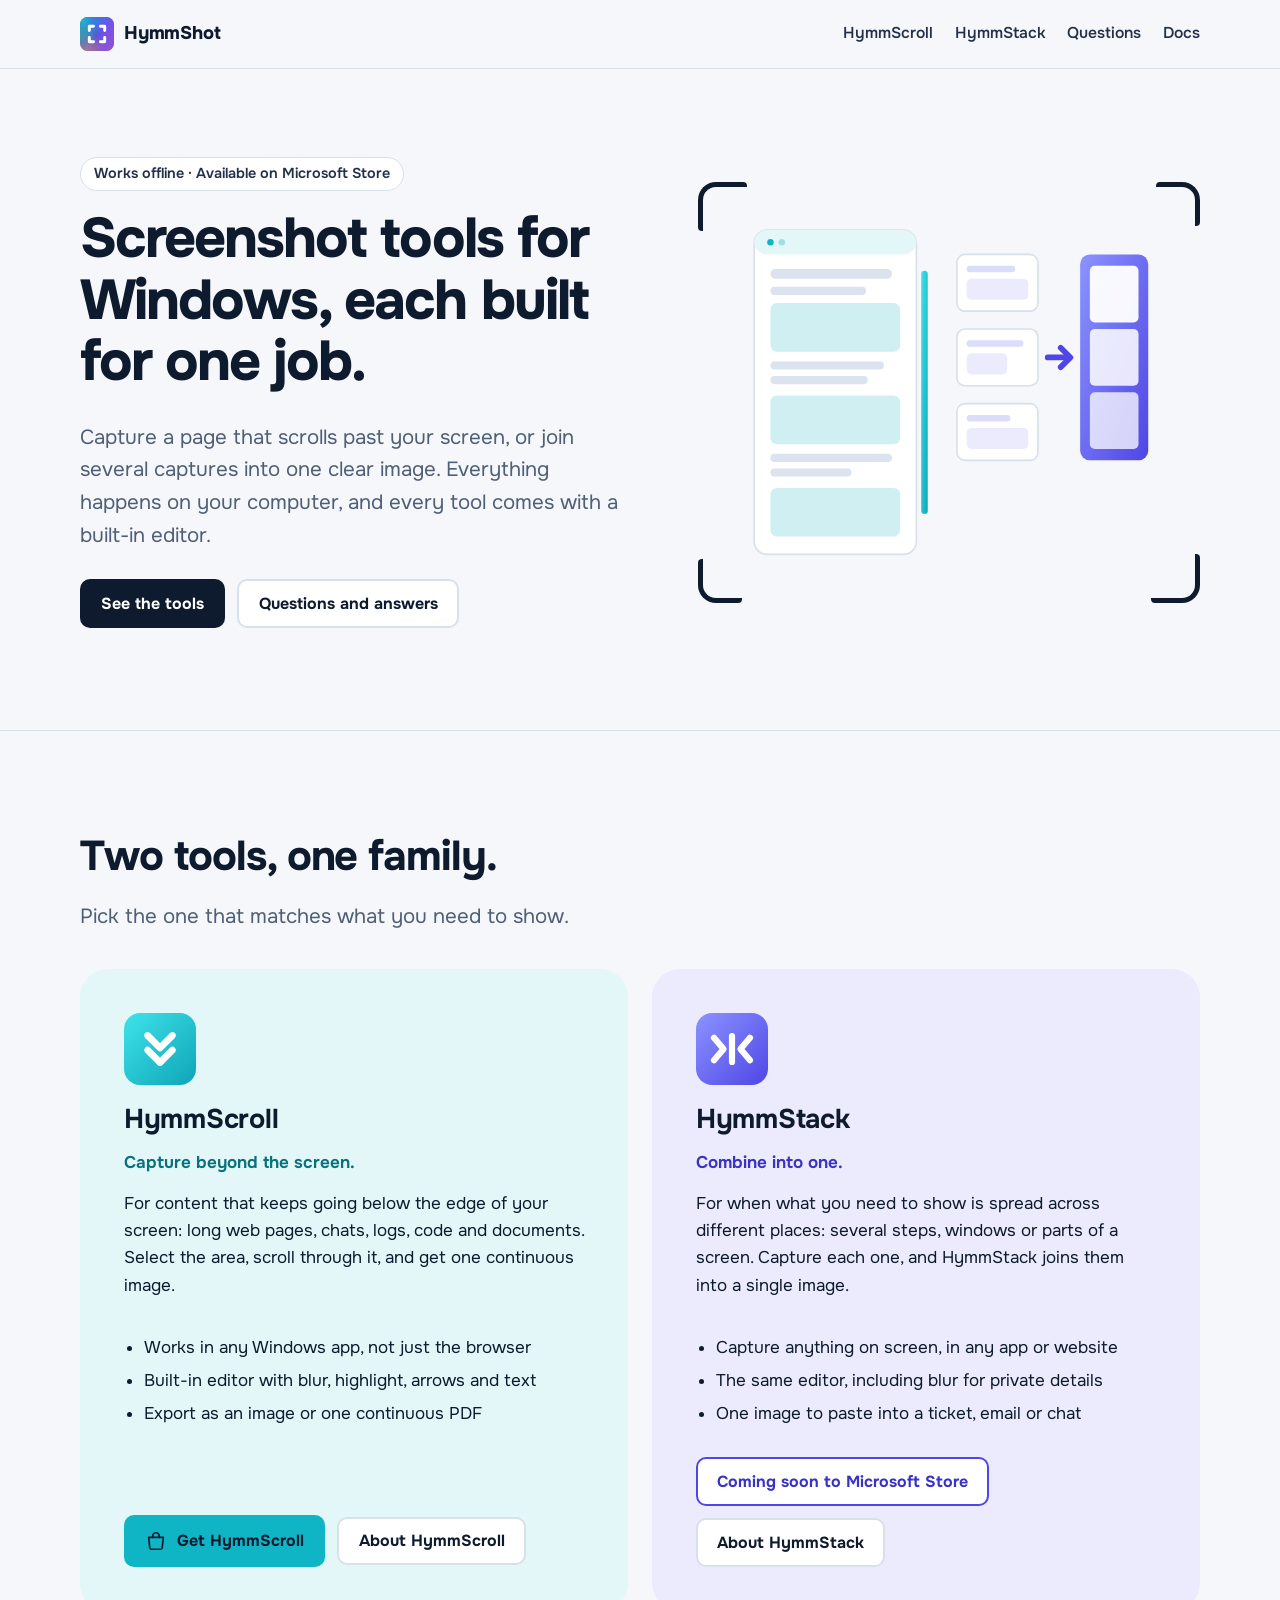
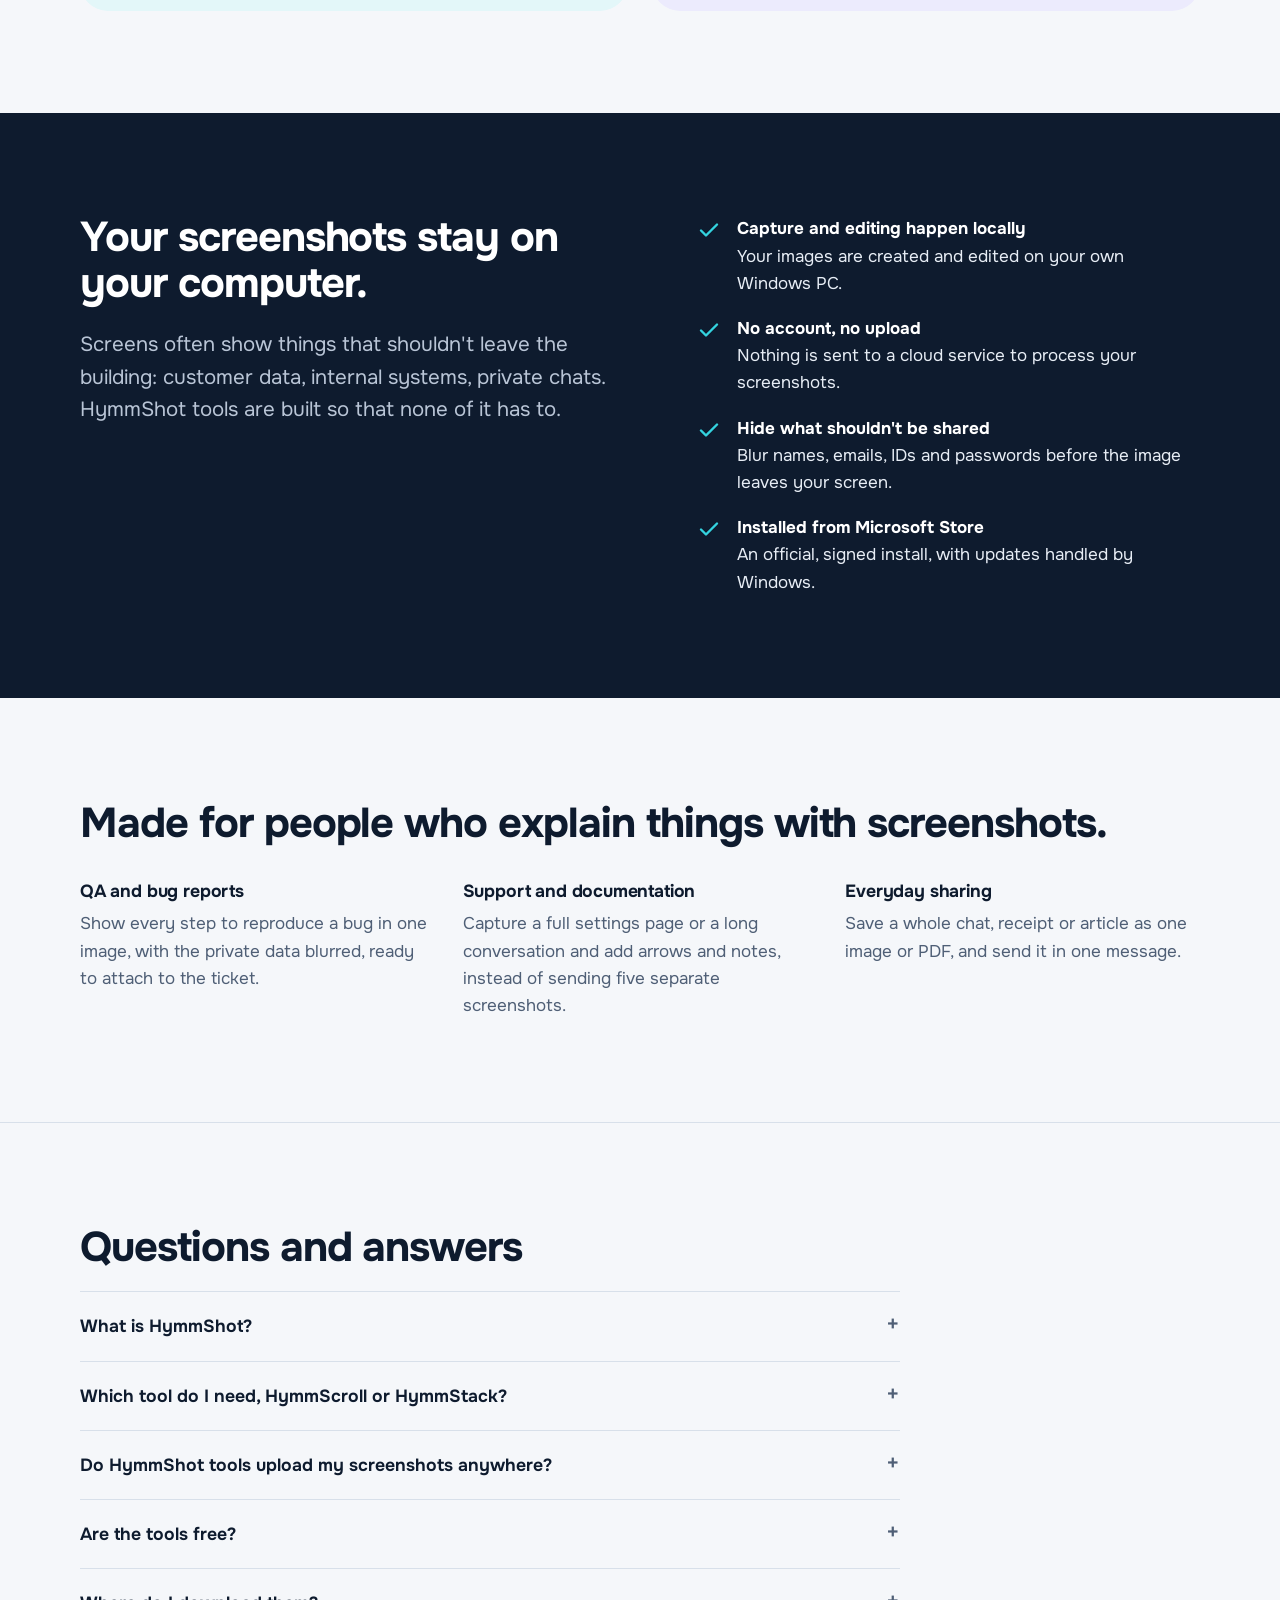
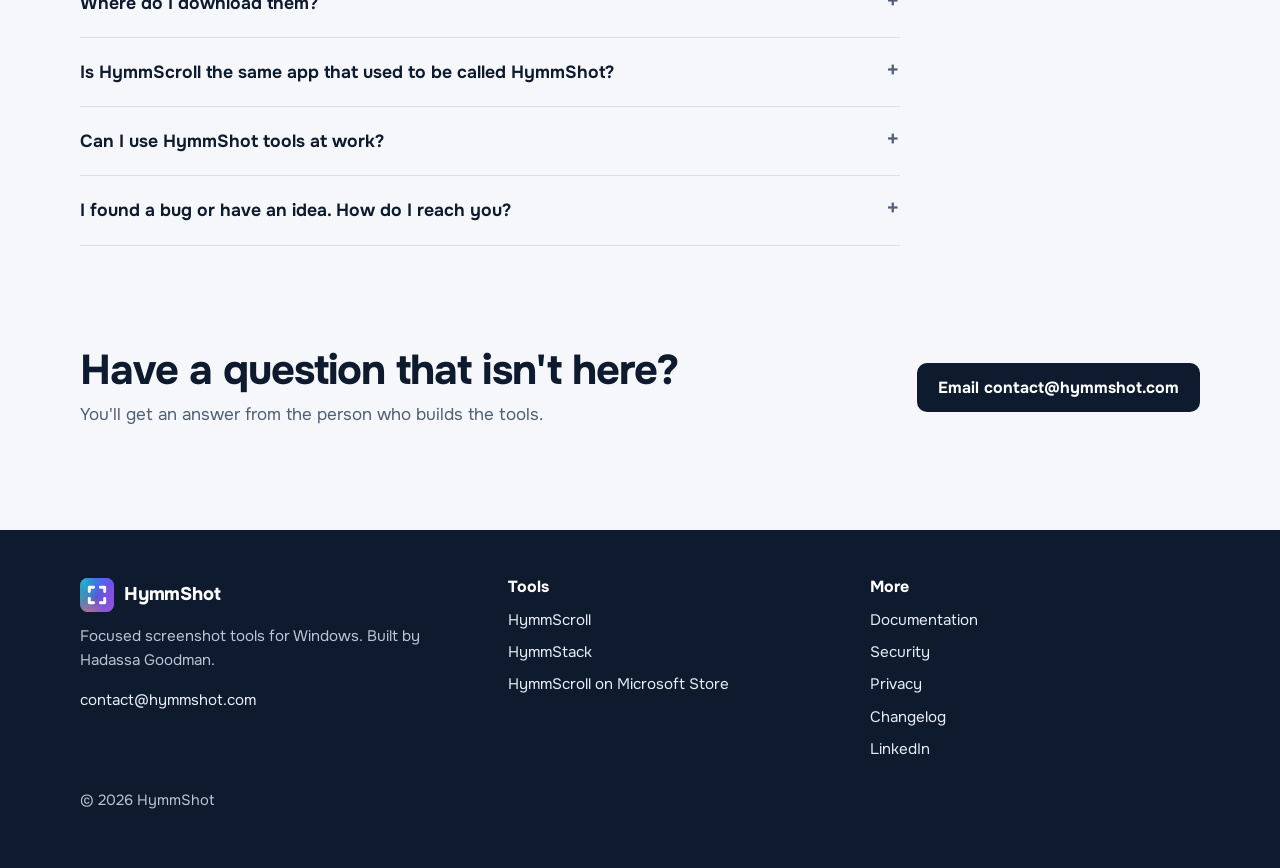
==== commit fdecfcf1: "Add files via upload" ====
--- a/index.html
+++ b/index.html
@@ -115,7 +115,7 @@
 <body>
 <a class="skip" href="#main">Skip to content</a>
 <header class="site-head"><div class="wrap">
-<a class="brand" href="index.html"><svg viewBox="0 0 512 512" aria-hidden="true"><defs><linearGradient id="gsh" x1="0" y1="0" x2="1" y2="1"><stop offset="0" stop-color="#334155"/><stop offset="1" stop-color="#0F172A"/></linearGradient></defs><rect width="512" height="512" rx="115" fill="url(#gsh)"/><g fill="none" stroke="#fff" stroke-width="36" stroke-linecap="round" stroke-linejoin="round"><path d="M140 212v-32a40 40 0 0 1 40-40h32"/><path d="M300 140h32a40 40 0 0 1 40 40v32"/><path d="M372 300v32a40 40 0 0 1-40 40h-32"/><path d="M212 372h-32a40 40 0 0 1-40-40v-32"/></g></svg><span>HymmShot</span></a>
+<a class="brand" href="index.html"><svg viewBox="0 0 512 512" aria-hidden="true"><defs><radialGradient id="hmhb0" cx="0.12" cy="0.08" r="0.62"><stop offset="0" stop-color="#14BFD0" stop-opacity="0.95"/><stop offset="0.55" stop-color="#14BFD0" stop-opacity="0.43"/><stop offset="1" stop-color="#14BFD0" stop-opacity="0"/></radialGradient><radialGradient id="hmhb1" cx="0.62" cy="0.0" r="0.55"><stop offset="0" stop-color="#3F74EE" stop-opacity="0.85"/><stop offset="0.55" stop-color="#3F74EE" stop-opacity="0.38"/><stop offset="1" stop-color="#3F74EE" stop-opacity="0"/></radialGradient><radialGradient id="hmhb2" cx="1.0" cy="0.4" r="0.6"><stop offset="0" stop-color="#8B4FEA" stop-opacity="0.9"/><stop offset="0.55" stop-color="#8B4FEA" stop-opacity="0.41"/><stop offset="1" stop-color="#8B4FEA" stop-opacity="0"/></radialGradient><radialGradient id="hmhb3" cx="0.85" cy="1.0" r="0.6"><stop offset="0" stop-color="#A956DC" stop-opacity="0.8"/><stop offset="0.55" stop-color="#A956DC" stop-opacity="0.36"/><stop offset="1" stop-color="#A956DC" stop-opacity="0"/></radialGradient><radialGradient id="hmhb4" cx="0.2" cy="1.0" r="0.55"><stop offset="0" stop-color="#EC8B5E" stop-opacity="0.6"/><stop offset="0.55" stop-color="#EC8B5E" stop-opacity="0.27"/><stop offset="1" stop-color="#EC8B5E" stop-opacity="0"/></radialGradient><radialGradient id="hmhb5" cx="0.0" cy="0.55" r="0.5"><stop offset="0" stop-color="#2FB89C" stop-opacity="0.6"/><stop offset="0.55" stop-color="#2FB89C" stop-opacity="0.27"/><stop offset="1" stop-color="#2FB89C" stop-opacity="0"/></radialGradient><clipPath id="hmhc"><rect width="512" height="512" rx="115"/></clipPath></defs><g clip-path="url(#hmhc)"><rect width="512" height="512" fill="#5351D6"/><rect width="512" height="512" fill="url(#hmhb0)"/><rect width="512" height="512" fill="url(#hmhb1)"/><rect width="512" height="512" fill="url(#hmhb2)"/><rect width="512" height="512" fill="url(#hmhb3)"/><rect width="512" height="512" fill="url(#hmhb4)"/><rect width="512" height="512" fill="url(#hmhb5)"/></g><g fill="none" stroke="#fff" stroke-width="44" stroke-linecap="round" stroke-linejoin="round"><path d="M140 204L140 140L204 140"/><path d="M308 140L372 140L372 204"/><path d="M372 308L372 372L308 372"/><path d="M204 372L140 372L140 308"/></g></svg><span>HymmShot</span></a>
 <nav class="nav" aria-label="Main"><a href="hymmscroll/index.html">HymmScroll</a><a href="hymmstack/index.html">HymmStack</a><a href="#faq">Questions</a><a href="docs.html">Docs</a></nav>
 </div></header>
 <main id="main">
@@ -177,7 +177,7 @@
 <section class="contact" style="padding-top:0"><div class="wrap"><div><h2>Have a question that isn't here?</h2><p class="muted" style="margin:.4em 0 0">You'll get an answer from the person who builds the tools.</p></div><a class="btn btn-ink" href="mailto:contact@hymmshot.com">Email contact@hymmshot.com</a></div></section>
 </main>
 <footer class="site-foot"><div class="wrap">
-<div><a class="brand" href="index.html"><svg viewBox="0 0 512 512" aria-hidden="true"><defs><linearGradient id="gsf" x1="0" y1="0" x2="1" y2="1"><stop offset="0" stop-color="#334155"/><stop offset="1" stop-color="#0F172A"/></linearGradient></defs><rect width="512" height="512" rx="115" fill="url(#gsf)"/><g fill="none" stroke="#fff" stroke-width="36" stroke-linecap="round" stroke-linejoin="round"><path d="M140 212v-32a40 40 0 0 1 40-40h32"/><path d="M300 140h32a40 40 0 0 1 40 40v32"/><path d="M372 300v32a40 40 0 0 1-40 40h-32"/><path d="M212 372h-32a40 40 0 0 1-40-40v-32"/></g></svg><span>HymmShot</span></a><p>Focused screenshot tools for Windows. Built by Hadassa Goodman.</p><p><a href="mailto:contact@hymmshot.com">contact@hymmshot.com</a></p></div>
+<div><a class="brand" href="index.html"><svg viewBox="0 0 512 512" aria-hidden="true"><defs><radialGradient id="hmfb0" cx="0.12" cy="0.08" r="0.62"><stop offset="0" stop-color="#14BFD0" stop-opacity="0.95"/><stop offset="0.55" stop-color="#14BFD0" stop-opacity="0.43"/><stop offset="1" stop-color="#14BFD0" stop-opacity="0"/></radialGradient><radialGradient id="hmfb1" cx="0.62" cy="0.0" r="0.55"><stop offset="0" stop-color="#3F74EE" stop-opacity="0.85"/><stop offset="0.55" stop-color="#3F74EE" stop-opacity="0.38"/><stop offset="1" stop-color="#3F74EE" stop-opacity="0"/></radialGradient><radialGradient id="hmfb2" cx="1.0" cy="0.4" r="0.6"><stop offset="0" stop-color="#8B4FEA" stop-opacity="0.9"/><stop offset="0.55" stop-color="#8B4FEA" stop-opacity="0.41"/><stop offset="1" stop-color="#8B4FEA" stop-opacity="0"/></radialGradient><radialGradient id="hmfb3" cx="0.85" cy="1.0" r="0.6"><stop offset="0" stop-color="#A956DC" stop-opacity="0.8"/><stop offset="0.55" stop-color="#A956DC" stop-opacity="0.36"/><stop offset="1" stop-color="#A956DC" stop-opacity="0"/></radialGradient><radialGradient id="hmfb4" cx="0.2" cy="1.0" r="0.55"><stop offset="0" stop-color="#EC8B5E" stop-opacity="0.6"/><stop offset="0.55" stop-color="#EC8B5E" stop-opacity="0.27"/><stop offset="1" stop-color="#EC8B5E" stop-opacity="0"/></radialGradient><radialGradient id="hmfb5" cx="0.0" cy="0.55" r="0.5"><stop offset="0" stop-color="#2FB89C" stop-opacity="0.6"/><stop offset="0.55" stop-color="#2FB89C" stop-opacity="0.27"/><stop offset="1" stop-color="#2FB89C" stop-opacity="0"/></radialGradient><clipPath id="hmfc"><rect width="512" height="512" rx="115"/></clipPath></defs><g clip-path="url(#hmfc)"><rect width="512" height="512" fill="#5351D6"/><rect width="512" height="512" fill="url(#hmfb0)"/><rect width="512" height="512" fill="url(#hmfb1)"/><rect width="512" height="512" fill="url(#hmfb2)"/><rect width="512" height="512" fill="url(#hmfb3)"/><rect width="512" height="512" fill="url(#hmfb4)"/><rect width="512" height="512" fill="url(#hmfb5)"/></g><g fill="none" stroke="#fff" stroke-width="44" stroke-linecap="round" stroke-linejoin="round"><path d="M140 204L140 140L204 140"/><path d="M308 140L372 140L372 204"/><path d="M372 308L372 372L308 372"/><path d="M204 372L140 372L140 308"/></g></svg><span>HymmShot</span></a><p>Focused screenshot tools for Windows. Built by Hadassa Goodman.</p><p><a href="mailto:contact@hymmshot.com">contact@hymmshot.com</a></p></div>
 <div><h2>Tools</h2><ul><li><a href="hymmscroll/index.html">HymmScroll</a></li><li><a href="hymmstack/index.html">HymmStack</a></li><li><a href="https://apps.microsoft.com/detail/9n6580jqmpw8" target="_blank" rel="noopener">HymmScroll on Microsoft Store</a></li></ul></div>
 <div><h2>More</h2><ul><li><a href="docs.html">Documentation</a></li><li><a href="security.html">Security</a></li><li><a href="privacy.html">Privacy</a></li><li><a href="changelog.html">Changelog</a></li><li><a href="https://www.linkedin.com/company/hymmshot" target="_blank" rel="noopener">LinkedIn</a></li></ul></div>
 </div><div class="wrap"><p class="small" style="margin-top:28px">© 2026 HymmShot</p></div></footer>
--- a/assets/site.css
+++ b/assets/site.css
@@ -0,0 +1,175 @@
+:root{
+  --ink:#0e1b2e;
+  --ink-2:#223149;
+  --muted:#4f5f76;
+  --paper:#f5f7fa;
+  --white:#ffffff;
+  --line:#d8e0ea;
+  --scroll:#0fb5c4;
+  --scroll-deep:#08727c;
+  --scroll-tint:#e3f7f9;
+  --stack:#4f46e5;
+  --stack-deep:#3a32c4;
+  --stack-tint:#ecebfd;
+  --radius-lg:28px;
+  --radius:16px;
+  --radius-sm:10px;
+  --wrap:1120px;
+  --font:"Onest","Segoe UI",system-ui,-apple-system,sans-serif;
+}
+*{box-sizing:border-box}
+html{scroll-behavior:smooth;-webkit-text-size-adjust:100%}
+@media (prefers-reduced-motion:reduce){html{scroll-behavior:auto}}
+body{margin:0;font-family:var(--font);font-size:1.0625rem;line-height:1.6;color:var(--ink);background:var(--paper)}
+img,video,svg{max-width:100%;display:block}
+a{color:var(--scroll-deep)}
+a:hover{color:var(--ink)}
+:focus-visible{outline:3px solid var(--stack);outline-offset:3px;border-radius:6px}
+.wrap{width:min(var(--wrap),calc(100% - 40px));margin-inline:auto}
+.skip{position:absolute;left:-999px;top:8px;background:var(--white);padding:8px 14px;border-radius:8px;z-index:10}
+.skip:focus{left:12px}
+h1,h2,h3{line-height:1.1;letter-spacing:-.025em;margin:0 0 .5em}
+h1{font-size:clamp(2.3rem,4.4vw,3.5rem);font-weight:750;letter-spacing:-.035em}
+h2{font-size:clamp(1.75rem,3.4vw,2.6rem);font-weight:720}
+h3{font-size:1.25rem;font-weight:680;letter-spacing:-.01em}
+p{margin:0 0 1em}
+.lede{font-size:clamp(1.1rem,1.6vw,1.3rem);color:var(--muted);max-width:40em}
+.muted{color:var(--muted)}
+.small{font-size:.92rem}
+
+/* header */
+.site-head{position:sticky;top:0;z-index:5;background:rgba(245,247,250,.92);backdrop-filter:saturate(1.4) blur(10px);border-bottom:1px solid var(--line)}
+.site-head .wrap{display:flex;align-items:center;gap:28px;min-height:68px}
+.brand{display:flex;align-items:center;gap:10px;font-weight:750;font-size:1.15rem;color:var(--ink);text-decoration:none;letter-spacing:-.01em}
+.brand svg{width:34px;height:34px}
+.nav{display:flex;gap:22px;margin-left:auto;flex-wrap:wrap}
+.nav a{color:var(--ink-2);text-decoration:none;font-weight:560;font-size:.98rem}
+.nav a:hover,.nav a[aria-current="page"]{color:var(--ink);text-decoration:underline;text-underline-offset:6px;text-decoration-thickness:2px}
+@media (max-width:640px){.site-head .wrap{flex-wrap:wrap;gap:6px 18px;padding:10px 0}.nav{margin-left:0;gap:16px}}
+
+/* buttons */
+.btn{display:inline-flex;align-items:center;gap:10px;padding:.8em 1.2em;border-radius:var(--radius-sm);font-weight:680;text-decoration:none;font-size:1rem;line-height:1.2;border:2px solid transparent}
+.btn svg{width:22px;height:22px;flex:none}
+.btn-ink{background:var(--ink);color:#fff}
+.btn-ink:hover{background:var(--ink-2);color:#fff}
+.btn-scroll{background:var(--scroll);color:var(--ink)}
+.btn-scroll:hover{background:#34c9d6;color:var(--ink)}
+.btn-stack{background:var(--stack);color:#fff}
+.btn-stack:hover{background:var(--stack-deep);color:#fff}
+.btn-ghost{border-color:var(--line);color:var(--ink);background:var(--white)}
+.btn-ghost:hover{border-color:var(--ink);color:var(--ink)}
+.btn-soon{border-color:var(--stack);color:var(--stack-deep);background:var(--white);cursor:default}
+.actions{display:flex;flex-wrap:wrap;gap:12px;align-items:center;margin-top:1.6em}
+
+/* sections */
+section{padding:clamp(56px,8vw,104px) 0}
+.hero{padding-top:clamp(48px,7vw,88px)}
+.hero-grid{display:grid;grid-template-columns:1.05fr .95fr;gap:clamp(32px,5vw,72px);align-items:center}
+@media (max-width:880px){.hero-grid{grid-template-columns:1fr}}
+.pill-note{display:inline-block;font-size:.9rem;font-weight:600;color:var(--ink-2);background:var(--white);border:1px solid var(--line);border-radius:999px;padding:.3em .9em;margin-bottom:1.2em}
+.divider{border:0;border-top:1px solid var(--line);margin:0}
+
+/* hero art frame: the family mark, capture corners */
+.frame{position:relative;padding:clamp(26px,4vw,40px)}
+.frame::before,.frame::after,.frame>.c1,.frame>.c2{content:"";position:absolute;width:44px;height:44px;border:5px solid var(--ink);border-radius:4px}
+.frame::before{top:0;left:0;border-right:0;border-bottom:0;border-top-left-radius:18px}
+.frame::after{bottom:0;right:0;border-left:0;border-top:0;border-bottom-right-radius:18px}
+.frame>.c1{top:0;right:0;border-left:0;border-bottom:0;border-top-right-radius:18px}
+.frame>.c2{bottom:0;left:0;border-right:0;border-top:0;border-bottom-left-radius:18px}
+
+/* product pair */
+.pair{display:grid;grid-template-columns:1fr 1fr;gap:24px}
+@media (max-width:820px){.pair{grid-template-columns:1fr}}
+.product{border-radius:var(--radius-lg);padding:clamp(28px,4vw,44px);display:flex;flex-direction:column;gap:14px}
+.product.scroll{background:var(--scroll-tint)}
+.product.stack{background:var(--stack-tint)}
+.product .icon{width:72px;height:72px}
+.product h3{font-size:1.7rem;margin:6px 0 0}
+.product .tag{font-weight:650;margin:0}
+.product.scroll .tag{color:var(--scroll-deep)}
+.product.stack .tag{color:var(--stack-deep)}
+.product ul{margin:4px 0 8px;padding-left:1.2em}
+.product li+li{margin-top:.35em}
+.product .actions{margin-top:auto;padding-top:8px}
+
+/* feature list: two columns of icon + text, no cards */
+.features{display:grid;grid-template-columns:repeat(2,minmax(0,1fr));gap:34px 56px;margin-top:40px}
+@media (max-width:720px){.features{grid-template-columns:1fr}}
+.feature{display:grid;grid-template-columns:44px 1fr;gap:16px;align-items:start}
+.feature .fi{width:44px;height:44px;border-radius:12px;display:grid;place-items:center;background:var(--white);border:1px solid var(--line)}
+.feature .fi svg{width:24px;height:24px}
+.feature h3{margin:.1em 0 .25em;font-size:1.12rem}
+.feature p{margin:0;color:var(--muted)}
+
+/* privacy band */
+.band{background:var(--ink);color:#e7edf5}
+.band h2{color:#fff}
+.band .lede{color:#b9c5d6}
+.band-grid{display:grid;grid-template-columns:1.1fr 1fr;gap:clamp(32px,5vw,72px);align-items:start}
+@media (max-width:820px){.band-grid{grid-template-columns:1fr}}
+.checks{list-style:none;margin:0;padding:0;display:grid;gap:18px}
+.checks li{display:grid;grid-template-columns:28px 1fr;gap:12px}
+.checks svg{width:24px;height:24px;margin-top:3px}
+.checks strong{color:#fff;display:block}
+
+/* steps */
+.steps{list-style:none;margin:36px 0 0;padding:0;display:grid;grid-template-columns:repeat(3,1fr);gap:28px;counter-reset:s}
+@media (max-width:760px){.steps{grid-template-columns:1fr}}
+.steps li{counter-increment:s;border-top:3px solid var(--ink);padding-top:16px}
+.steps li::before{content:counter(s);font-weight:750;font-size:2rem;line-height:1;display:block;margin-bottom:10px;color:var(--ink)}
+.steps.scroll li{border-color:var(--scroll)}
+.steps.stack li{border-color:var(--stack)}
+.steps h3{font-size:1.15rem;margin-bottom:.3em}
+.steps p{color:var(--muted);margin:0}
+
+/* use cases */
+.uses{display:grid;grid-template-columns:repeat(3,minmax(0,1fr));gap:28px;margin-top:36px}
+@media (max-width:820px){.uses{grid-template-columns:1fr}}
+.uses h3{font-size:1.1rem}
+.uses p{color:var(--muted);margin:0}
+
+/* media */
+.media{border-radius:var(--radius-lg);overflow:hidden;background:var(--ink);box-shadow:0 30px 60px -30px rgba(14,27,46,.45)}
+.media video{width:100%;height:auto}
+.caption{font-size:.92rem;color:var(--muted);margin-top:12px}
+.compare{display:grid;grid-template-columns:1.3fr auto 1fr;gap:24px;align-items:center;margin-top:36px}
+@media (max-width:760px){.compare{grid-template-columns:1fr}}
+.shots{display:grid;grid-template-columns:repeat(2,1fr);gap:10px}
+.shots img,.long img{border-radius:10px;border:1px solid var(--line);background:#fff}
+.long{max-height:520px;overflow:auto;border-radius:12px}
+.compare .arrow{font-size:2rem;color:var(--muted);text-align:center}
+.compare h3{font-size:1rem;margin-bottom:.6em}
+
+/* faq */
+.faq{max-width:820px}
+.faq details{border-bottom:1px solid var(--line)}
+.faq details:first-of-type{border-top:1px solid var(--line)}
+.faq summary{cursor:pointer;list-style:none;display:flex;justify-content:space-between;gap:20px;padding:20px 0;font-weight:650;font-size:1.1rem}
+.faq summary::-webkit-details-marker{display:none}
+.faq summary::after{content:"+";font-weight:500;font-size:1.5rem;line-height:1;color:var(--muted);transition:transform .2s}
+.faq details[open] summary::after{transform:rotate(45deg)}
+@media (prefers-reduced-motion:reduce){.faq summary::after{transition:none}}
+.faq .answer{padding:0 0 20px;color:var(--ink-2);max-width:44em}
+.faq .answer p:last-child{margin:0}
+
+/* cross link */
+.cross{display:grid;grid-template-columns:auto 1fr auto;gap:22px;align-items:center;border:1px solid var(--line);background:var(--white);border-radius:var(--radius-lg);padding:28px}
+.cross>svg{width:60px;height:60px}
+.cross h3{margin:0 0 .2em}
+.cross p{margin:0;color:var(--muted)}
+@media (max-width:640px){.cross{grid-template-columns:1fr}}
+
+/* contact strip */
+.contact{text-align:left}
+.contact .wrap{display:flex;flex-wrap:wrap;gap:20px 40px;align-items:center;justify-content:space-between}
+.contact h2{margin:0}
+
+/* footer */
+.site-foot{background:var(--ink);color:#b9c5d6;padding:48px 0 40px;font-size:.95rem}
+.site-foot .wrap{display:grid;grid-template-columns:1.2fr 1fr 1fr;gap:32px}
+@media (max-width:720px){.site-foot .wrap{grid-template-columns:1fr}}
+.site-foot a{color:#e7edf5;text-decoration:none}
+.site-foot a:hover{text-decoration:underline}
+.site-foot ul{list-style:none;margin:0;padding:0;display:grid;gap:8px}
+.site-foot h2{font-size:1rem;color:#fff;margin:0 0 12px;letter-spacing:0}
+.site-foot .brand{color:#fff;margin-bottom:12px}
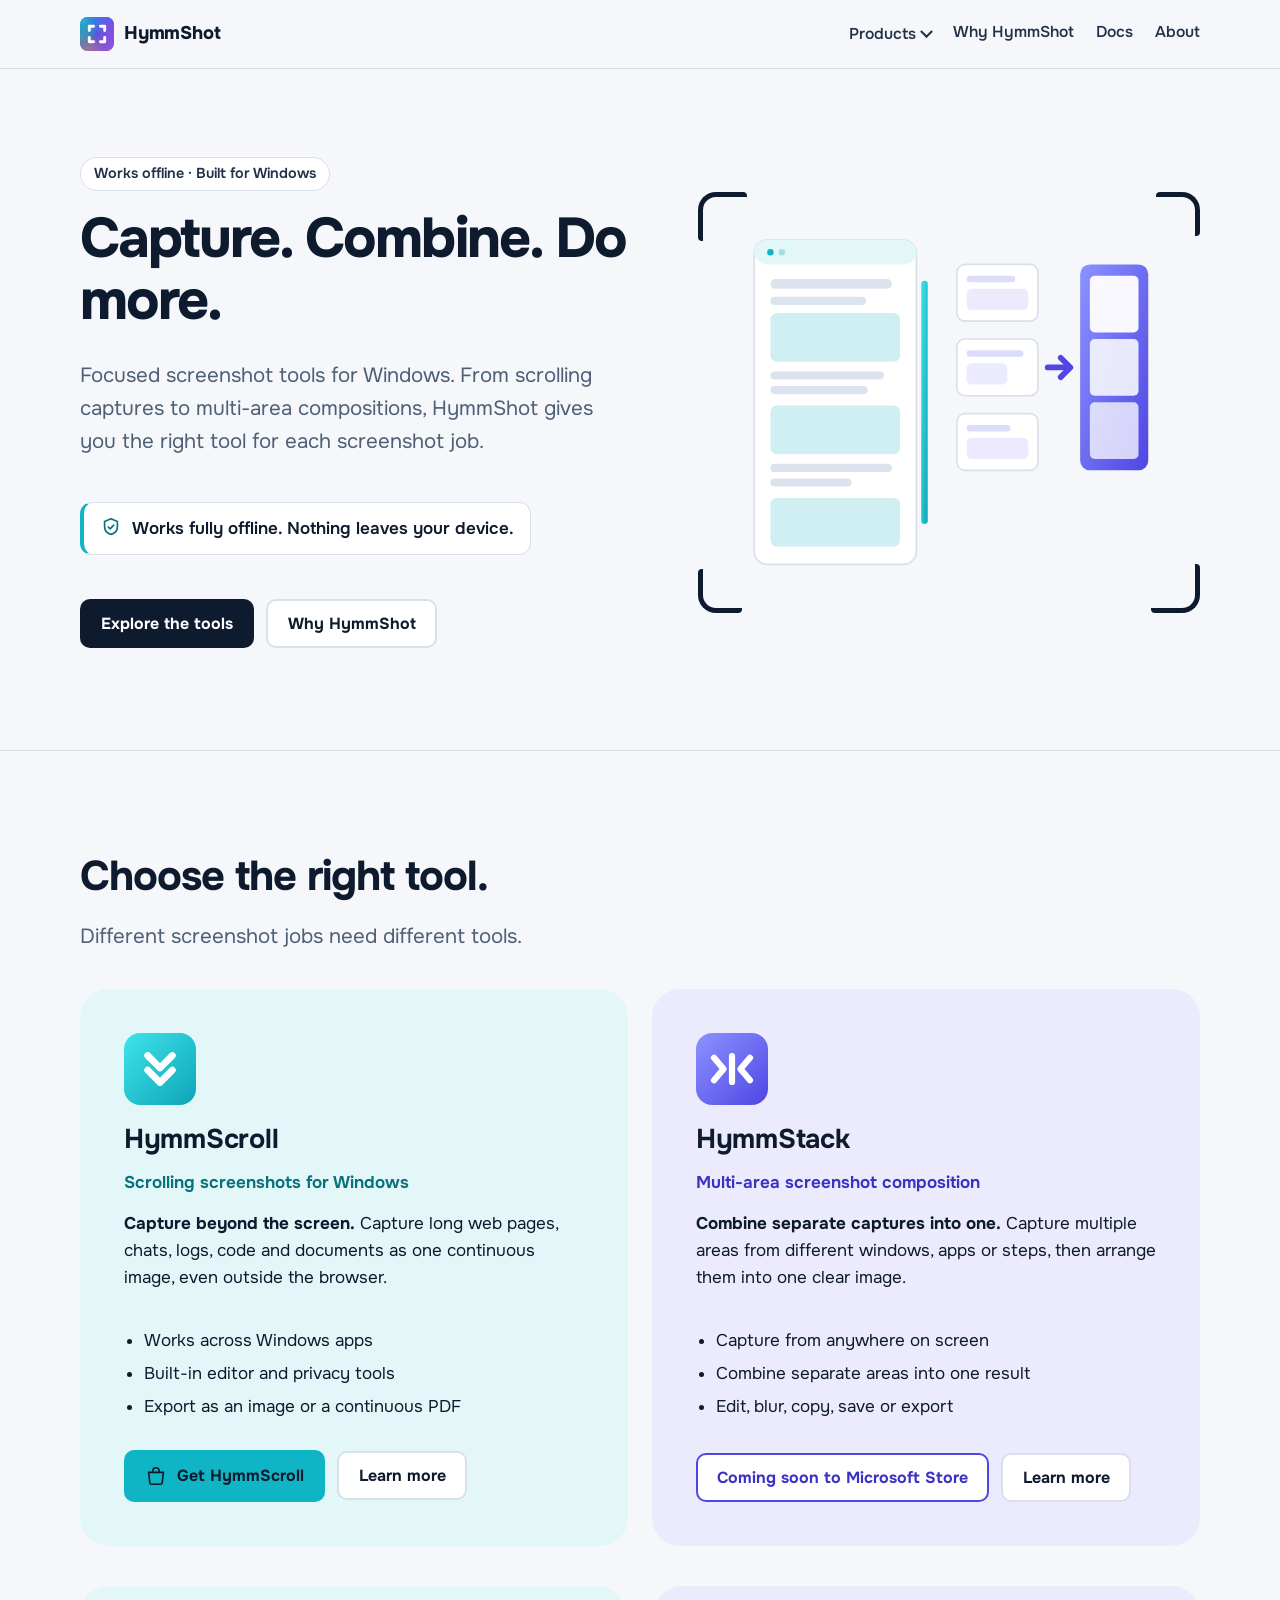
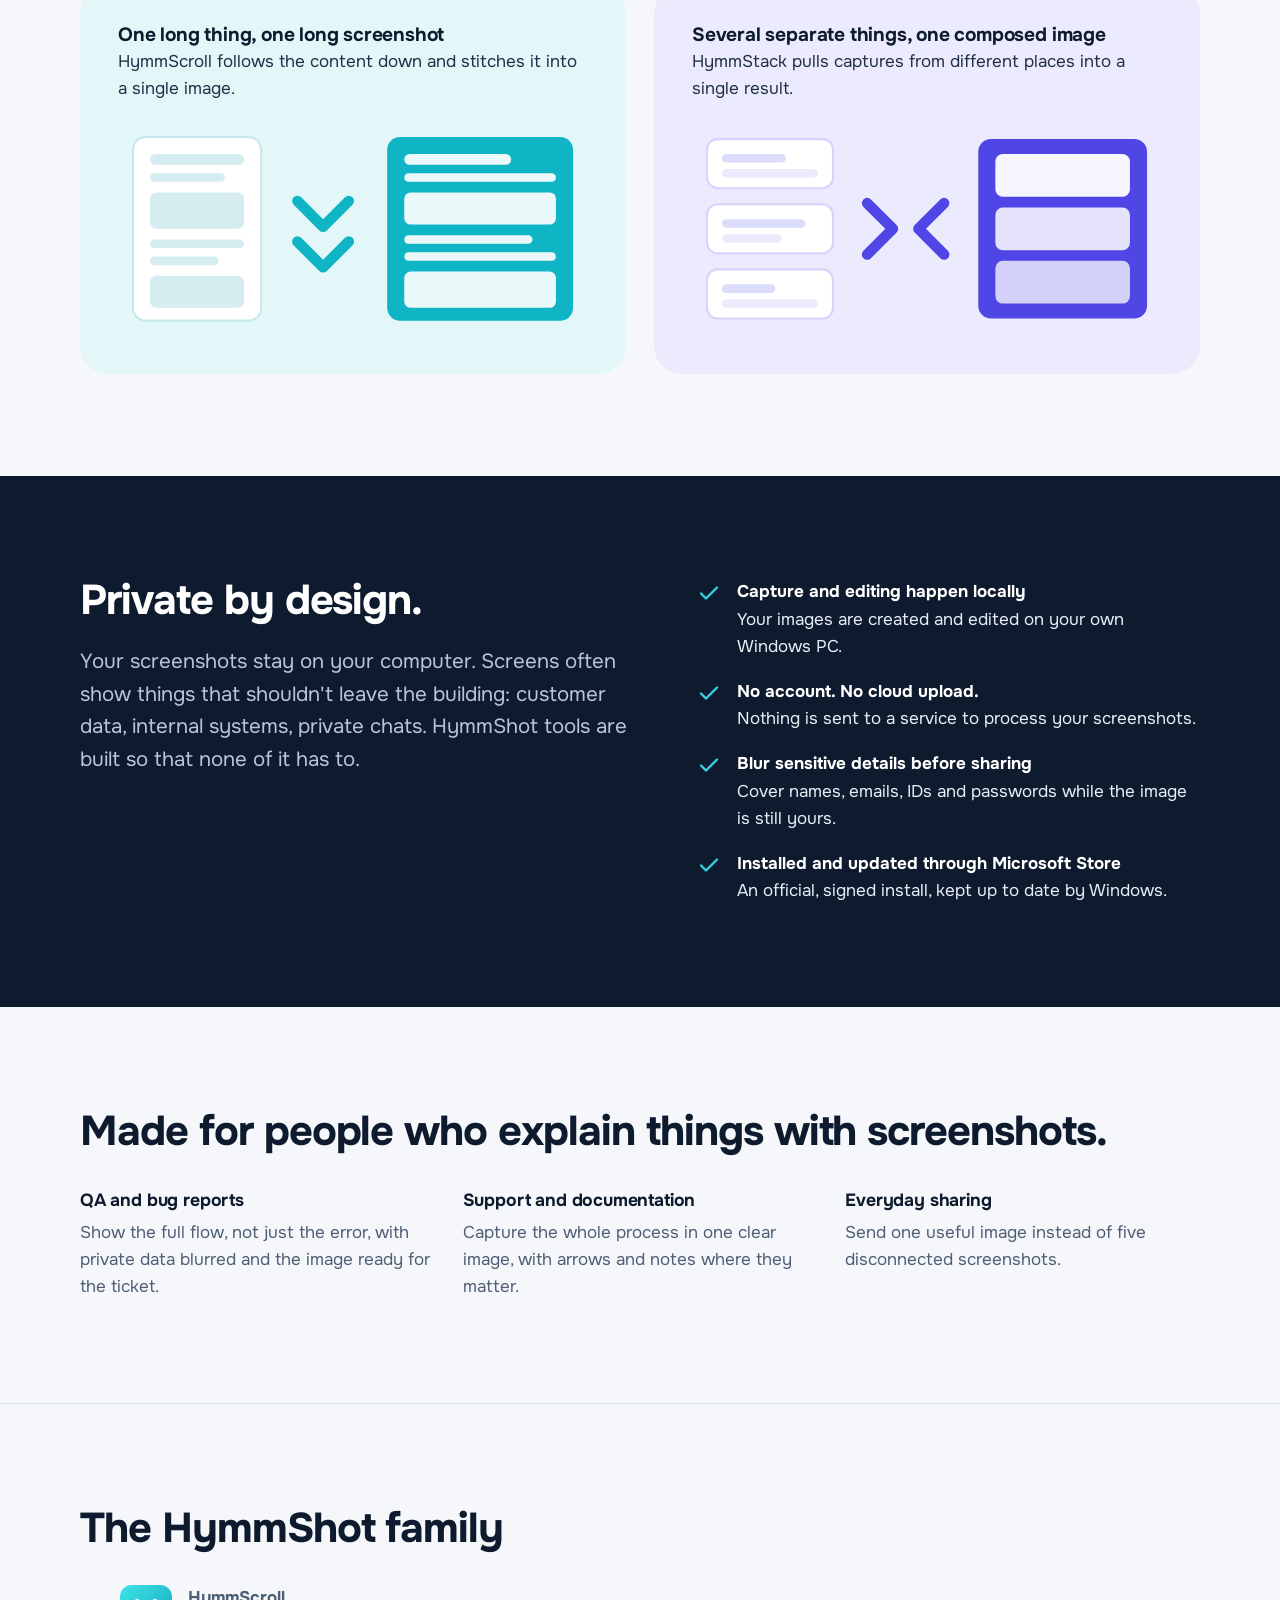
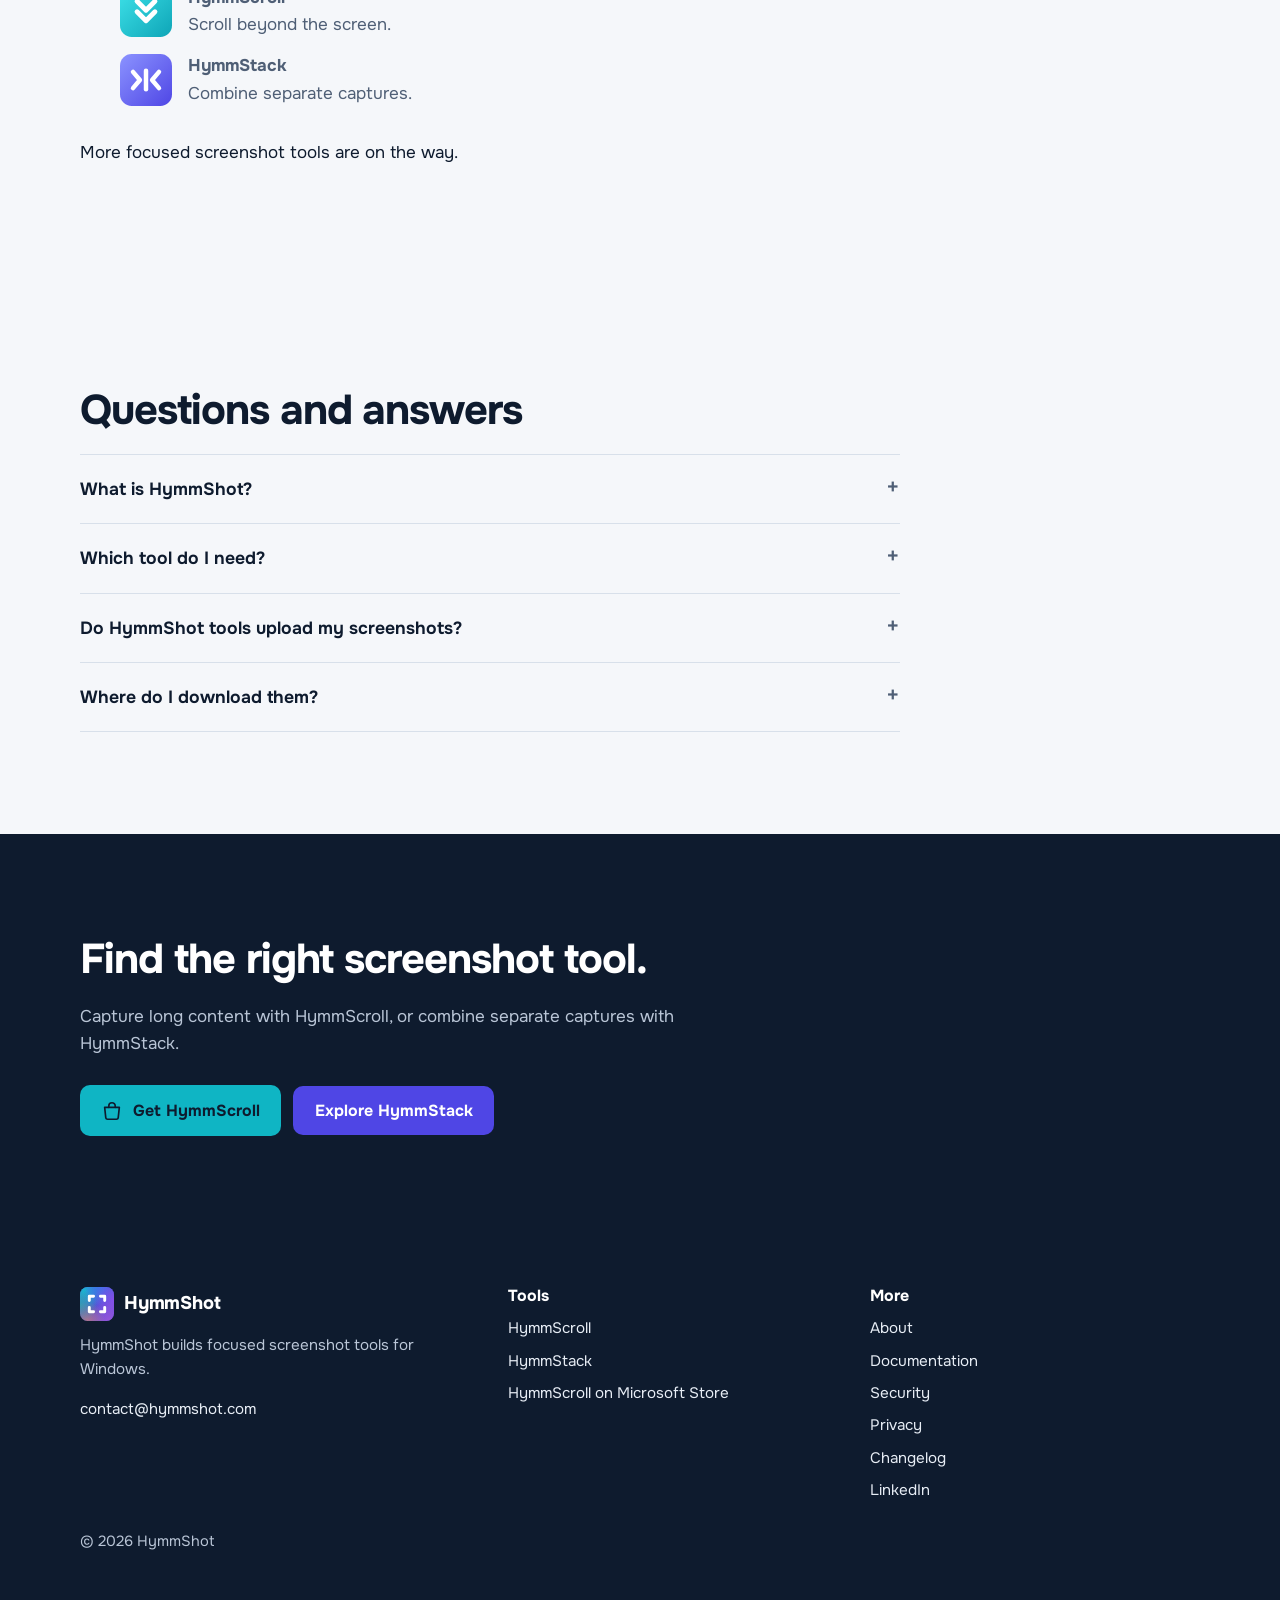
==== commit e1b9dd3a: "Add files via upload" ====
--- a/index.html
+++ b/index.html
@@ -3,22 +3,22 @@
 <head>
 <meta charset="utf-8">
 <meta name="viewport" content="width=device-width, initial-scale=1">
-<title>HymmShot: screenshot tools for Windows | HymmScroll and HymmStack</title>
-<meta name="description" content="HymmShot is a family of offline screenshot tools for Windows. HymmScroll captures scrolling content as one image. HymmStack combines several captures into one.">
+<title>HymmShot — Screenshot tools for Windows | HymmScroll &amp; HymmStack</title>
+<meta name="description" content="Focused screenshot tools for Windows. Capture scrolling content with HymmScroll or combine multiple areas into one image with HymmStack. Works fully offline.">
 <meta name="robots" content="index, follow, max-image-preview:large">
 <meta name="theme-color" content="#0e1b2e">
 <link rel="canonical" href="https://hymmshot.com/">
 <meta property="og:type" content="website">
 <meta property="og:site_name" content="HymmShot">
 <meta property="og:url" content="https://hymmshot.com/">
-<meta property="og:title" content="HymmShot: screenshot tools for Windows | HymmScroll and HymmStack">
-<meta property="og:description" content="HymmShot is a family of offline screenshot tools for Windows. HymmScroll captures scrolling content as one image. HymmStack combines several captures into one.">
+<meta property="og:title" content="HymmShot — Screenshot tools for Windows | HymmScroll &amp; HymmStack">
+<meta property="og:description" content="Focused screenshot tools for Windows. Capture scrolling content with HymmScroll or combine multiple areas into one image with HymmStack. Works fully offline.">
 <meta property="og:image" content="https://hymmshot.com/assets/og-hymmshot.png">
 <meta property="og:image:width" content="1200">
 <meta property="og:image:height" content="630">
 <meta name="twitter:card" content="summary_large_image">
-<meta name="twitter:title" content="HymmShot: screenshot tools for Windows | HymmScroll and HymmStack">
-<meta name="twitter:description" content="HymmShot is a family of offline screenshot tools for Windows. HymmScroll captures scrolling content as one image. HymmStack combines several captures into one.">
+<meta name="twitter:title" content="HymmShot — Screenshot tools for Windows | HymmScroll &amp; HymmStack">
+<meta name="twitter:description" content="Focused screenshot tools for Windows. Capture scrolling content with HymmScroll or combine multiple areas into one image with HymmStack. Works fully offline.">
 <meta name="twitter:image" content="https://hymmshot.com/assets/og-hymmshot.png">
 <link rel="icon" href="assets/favicon-shot.png" type="image/png">
 <link rel="manifest" href="manifest.webmanifest">
@@ -49,12 +49,12 @@
    "name": "What is HymmShot?",
    "acceptedAnswer": {
     "@type": "Answer",
-    "text": "HymmShot is a family of focused screenshot tools for Windows. Each tool does one screenshot job well. Right now the family includes HymmScroll, for scrolling screenshots, and HymmStack, for combining several captures into one image."
+    "text": "HymmShot is a family of focused screenshot tools for Windows. Each tool is built around one specific capture workflow, so you can use the right tool for the job instead of one overloaded app."
    }
   },
   {
    "@type": "Question",
-   "name": "Which tool do I need, HymmScroll or HymmStack?",
+   "name": "Which tool do I need?",
    "acceptedAnswer": {
     "@type": "Answer",
     "text": "If the content is in one place but longer than your screen, like a long web page, chat or log, use HymmScroll. If the content is spread across different places, like several steps of a process or a few different windows, use HymmStack."
@@ -62,7 +62,7 @@
   },
   {
    "@type": "Question",
-   "name": "Do HymmShot tools upload my screenshots anywhere?",
+   "name": "Do HymmShot tools upload my screenshots?",
    "acceptedAnswer": {
     "@type": "Answer",
     "text": "No. Capturing and editing happen on your own computer, and the tools don't need an account or a cloud service to work. That makes them a good fit for work environments with strict security rules."
@@ -70,42 +70,10 @@
   },
   {
    "@type": "Question",
-   "name": "Are the tools free?",
-   "acceptedAnswer": {
-    "@type": "Answer",
-    "text": "HymmScroll is free during its Public Beta. HymmStack's availability and pricing will be listed on Microsoft Store when it launches. Any future pricing change will be announced clearly in advance."
-   }
-  },
-  {
-   "@type": "Question",
    "name": "Where do I download them?",
    "acceptedAnswer": {
     "@type": "Answer",
-    "text": "From Microsoft Store. It's the official, signed version, and Windows keeps it up to date for you."
-   }
-  },
-  {
-   "@type": "Question",
-   "name": "Is HymmScroll the same app that used to be called HymmShot?",
-   "acceptedAnswer": {
-    "@type": "Answer",
-    "text": "Yes. The scrolling screenshot app was renamed to HymmScroll when HymmShot became the name of the whole family. Same app, same features."
-   }
-  },
-  {
-   "@type": "Question",
-   "name": "Can I use HymmShot tools at work?",
-   "acceptedAnswer": {
-    "@type": "Answer",
-    "text": "Yes. They run locally on Windows, and the built-in blur tool helps you hide customer data or internal details before sharing. For questions about using them in your organization, email contact@hymmshot.com."
-   }
-  },
-  {
-   "@type": "Question",
-   "name": "I found a bug or have an idea. How do I reach you?",
-   "acceptedAnswer": {
-    "@type": "Answer",
-    "text": "Email contact@hymmshot.com. Feedback from real use shapes what gets built next."
+    "text": "From Microsoft Store. HymmScroll is available now and free during its Public Beta. HymmStack is coming soon, and its Store listing will be linked here."
    }
   }
  ]
@@ -116,14 +84,23 @@
 <a class="skip" href="#main">Skip to content</a>
 <header class="site-head"><div class="wrap">
 <a class="brand" href="index.html"><svg viewBox="0 0 512 512" aria-hidden="true"><defs><radialGradient id="hmhb0" cx="0.12" cy="0.08" r="0.62"><stop offset="0" stop-color="#14BFD0" stop-opacity="0.95"/><stop offset="0.55" stop-color="#14BFD0" stop-opacity="0.43"/><stop offset="1" stop-color="#14BFD0" stop-opacity="0"/></radialGradient><radialGradient id="hmhb1" cx="0.62" cy="0.0" r="0.55"><stop offset="0" stop-color="#3F74EE" stop-opacity="0.85"/><stop offset="0.55" stop-color="#3F74EE" stop-opacity="0.38"/><stop offset="1" stop-color="#3F74EE" stop-opacity="0"/></radialGradient><radialGradient id="hmhb2" cx="1.0" cy="0.4" r="0.6"><stop offset="0" stop-color="#8B4FEA" stop-opacity="0.9"/><stop offset="0.55" stop-color="#8B4FEA" stop-opacity="0.41"/><stop offset="1" stop-color="#8B4FEA" stop-opacity="0"/></radialGradient><radialGradient id="hmhb3" cx="0.85" cy="1.0" r="0.6"><stop offset="0" stop-color="#A956DC" stop-opacity="0.8"/><stop offset="0.55" stop-color="#A956DC" stop-opacity="0.36"/><stop offset="1" stop-color="#A956DC" stop-opacity="0"/></radialGradient><radialGradient id="hmhb4" cx="0.2" cy="1.0" r="0.55"><stop offset="0" stop-color="#EC8B5E" stop-opacity="0.6"/><stop offset="0.55" stop-color="#EC8B5E" stop-opacity="0.27"/><stop offset="1" stop-color="#EC8B5E" stop-opacity="0"/></radialGradient><radialGradient id="hmhb5" cx="0.0" cy="0.55" r="0.5"><stop offset="0" stop-color="#2FB89C" stop-opacity="0.6"/><stop offset="0.55" stop-color="#2FB89C" stop-opacity="0.27"/><stop offset="1" stop-color="#2FB89C" stop-opacity="0"/></radialGradient><clipPath id="hmhc"><rect width="512" height="512" rx="115"/></clipPath></defs><g clip-path="url(#hmhc)"><rect width="512" height="512" fill="#5351D6"/><rect width="512" height="512" fill="url(#hmhb0)"/><rect width="512" height="512" fill="url(#hmhb1)"/><rect width="512" height="512" fill="url(#hmhb2)"/><rect width="512" height="512" fill="url(#hmhb3)"/><rect width="512" height="512" fill="url(#hmhb4)"/><rect width="512" height="512" fill="url(#hmhb5)"/></g><g fill="none" stroke="#fff" stroke-width="44" stroke-linecap="round" stroke-linejoin="round"><path d="M140 204L140 140L204 140"/><path d="M308 140L372 140L372 204"/><path d="M372 308L372 372L308 372"/><path d="M204 372L140 372L140 308"/></g></svg><span>HymmShot</span></a>
-<nav class="nav" aria-label="Main"><a href="hymmscroll/index.html">HymmScroll</a><a href="hymmstack/index.html">HymmStack</a><a href="#faq">Questions</a><a href="docs.html">Docs</a></nav>
+<nav class="nav" aria-label="Main">
+<details><summary>Products</summary><div class="menu">
+<a href="hymmscroll/index.html"><svg viewBox="0 0 512 512" aria-hidden="true"><defs><linearGradient id="gcnav1" x1="0" y1="0" x2="1" y2="1"><stop offset="0" stop-color="#3FE3EA"/><stop offset="1" stop-color="#0EA5B7"/></linearGradient></defs><rect width="512" height="512" rx="115" fill="url(#gcnav1)"/><g fill="none" stroke="#fff" stroke-width="48" stroke-linecap="round" stroke-linejoin="round"><path d="M168 160L256 248L344 160"/><path d="M168 264L256 352L344 264"/></g></svg><span><strong>HymmScroll</strong><span>Scrolling screenshots</span></span></a>
+<a href="hymmstack/index.html"><svg viewBox="0 0 512 512" aria-hidden="true"><defs><linearGradient id="gknav2" x1="0" y1="0" x2="1" y2="1"><stop offset="0" stop-color="#8B93FF"/><stop offset="1" stop-color="#4F46E5"/></linearGradient></defs><rect width="512" height="512" rx="115" fill="url(#gknav2)"/><g fill="none" stroke="#fff" stroke-width="44" stroke-linecap="round" stroke-linejoin="round"><path d="M128 176L196 256L128 336"/><path d="M384 176L316 256L384 336"/><path d="M256 164V348"/></g></svg><span><strong>HymmStack</strong><span>Multi-area capture</span></span></a>
+</div></details>
+<a href="index.html#private">Why HymmShot</a>
+<a href="docs.html">Docs</a>
+<a href="about.html">About</a>
+</nav>
 </div></header>
 <main id="main">
 <section class="hero"><div class="wrap hero-grid">
-<div><span class="pill-note">Works offline · Available on Microsoft Store</span>
-<h1>Screenshot tools for Windows, each built for one job.</h1>
-<p class="lede">Capture a page that scrolls past your screen, or join several captures into one clear image. Everything happens on your computer, and every tool comes with a built-in editor.</p>
-<div class="actions"><a class="btn btn-ink" href="#tools">See the tools</a><a class="btn btn-ghost" href="#faq">Questions and answers</a></div></div>
+<div><span class="pill-note">Works offline &middot; Built for Windows</span>
+<h1>Capture. Combine. Do more.</h1>
+<p class="lede">Focused screenshot tools for Windows. From scrolling captures to multi-area compositions, HymmShot gives you the right tool for each screenshot job.</p>
+<p class="trust"><svg viewBox="0 0 24 24" fill="none" stroke="currentColor" stroke-width="1.8" stroke-linecap="round" stroke-linejoin="round" aria-hidden="true"><path d="M12 3l7 3v5.5c0 4.2-2.9 7.6-7 8.5-4.1-.9-7-4.3-7-8.5V6z"/><path d="M9 12l2 2 4-4"/></svg><span>Works fully offline. Nothing leaves your device.</span></p>
+<div class="actions"><a class="btn btn-ink" href="#tools">Explore the tools</a><a class="btn btn-ghost" href="#private">Why HymmShot</a></div></div>
 <div class="frame" aria-hidden="true"><span class="c1"></span><span class="c2"></span>
 <svg viewBox="0 0 520 420" role="img">
  <defs><linearGradient id="hs1" x1="0" y1="0" x2="1" y2="1"><stop offset="0" stop-color="#3FE3EA"/><stop offset="1" stop-color="#0EA5B7"/></linearGradient>
@@ -147,39 +124,70 @@
 </div></section>
 <hr class="divider">
 <section id="tools"><div class="wrap">
-<h2>Two tools, one family.</h2>
-<p class="lede">Pick the one that matches what you need to show.</p>
-<div class="pair" style="margin-top:36px"><article class="product scroll"><div class="icon"><svg viewBox="0 0 512 512" aria-hidden="true"><defs><linearGradient id="gcp" x1="0" y1="0" x2="1" y2="1"><stop offset="0" stop-color="#3FE3EA"/><stop offset="1" stop-color="#0EA5B7"/></linearGradient></defs><rect width="512" height="512" rx="115" fill="url(#gcp)"/><g fill="none" stroke="#fff" stroke-width="48" stroke-linecap="round" stroke-linejoin="round"><path d="M168 160L256 248L344 160"/><path d="M168 264L256 352L344 264"/></g></svg></div><h3>HymmScroll</h3><p class="tag">Capture beyond the screen.</p>
-<p>For content that keeps going below the edge of your screen: long web pages, chats, logs, code and documents. Select the area, scroll through it, and get one continuous image.</p>
-<ul><li>Works in any Windows app, not just the browser</li><li>Built-in editor with blur, highlight, arrows and text</li><li>Export as an image or one continuous PDF</li></ul>
-<div class="actions"><a class="btn btn-scroll" data-download-cta="home-scroll" href="https://apps.microsoft.com/detail/9n6580jqmpw8" target="_blank" rel="noopener"><svg viewBox="0 0 24 24" fill="none" stroke="currentColor" stroke-width="1.8" stroke-linecap="round" stroke-linejoin="round" aria-hidden="true"><path d="M4 8h16l-1.2 11.2a2 2 0 0 1-2 1.8H7.2a2 2 0 0 1-2-1.8z"/><path d="M8.5 8V6.5a3.5 3.5 0 0 1 7 0V8"/></svg>Get HymmScroll</a><a class="btn btn-ghost" href="hymmscroll/index.html">About HymmScroll</a></div></article><article class="product stack"><div class="icon"><svg viewBox="0 0 512 512" aria-hidden="true"><defs><linearGradient id="gkp" x1="0" y1="0" x2="1" y2="1"><stop offset="0" stop-color="#8B93FF"/><stop offset="1" stop-color="#4F46E5"/></linearGradient></defs><rect width="512" height="512" rx="115" fill="url(#gkp)"/><g fill="none" stroke="#fff" stroke-width="44" stroke-linecap="round" stroke-linejoin="round"><path d="M128 176L196 256L128 336"/><path d="M384 176L316 256L384 336"/><path d="M256 164V348"/></g></svg></div><h3>HymmStack</h3><p class="tag">Combine into one.</p>
-<p>For when what you need to show is spread across different places: several steps, windows or parts of a screen. Capture each one, and HymmStack joins them into a single image.</p>
-<ul><li>Capture anything on screen, in any app or website</li><li>The same editor, including blur for private details</li><li>One image to paste into a ticket, email or chat</li></ul>
-<div class="actions"><!-- HYMMSTACK-STORE:START --><span class="btn btn-soon">Coming soon to Microsoft Store</span><!-- HYMMSTACK-STORE:END --><a class="btn btn-ghost" href="hymmstack/index.html">About HymmStack</a></div></article></div>
+<h2>Choose the right tool.</h2>
+<p class="lede">Different screenshot jobs need different tools.</p>
+<div class="pair" style="margin-top:36px"><article class="product scroll"><div class="icon"><svg viewBox="0 0 512 512" aria-hidden="true"><defs><linearGradient id="gcp" x1="0" y1="0" x2="1" y2="1"><stop offset="0" stop-color="#3FE3EA"/><stop offset="1" stop-color="#0EA5B7"/></linearGradient></defs><rect width="512" height="512" rx="115" fill="url(#gcp)"/><g fill="none" stroke="#fff" stroke-width="48" stroke-linecap="round" stroke-linejoin="round"><path d="M168 160L256 248L344 160"/><path d="M168 264L256 352L344 264"/></g></svg></div><h3>HymmScroll</h3><p class="tag">Scrolling screenshots for Windows</p>
+<p><strong>Capture beyond the screen.</strong> Capture long web pages, chats, logs, code and documents as one continuous image, even outside the browser.</p>
+<ul><li>Works across Windows apps</li><li>Built-in editor and privacy tools</li><li>Export as an image or a continuous PDF</li></ul>
+<div class="actions"><a class="btn btn-scroll" data-download-cta="home-scroll" href="https://apps.microsoft.com/detail/9n6580jqmpw8" target="_blank" rel="noopener"><svg viewBox="0 0 24 24" fill="none" stroke="currentColor" stroke-width="1.8" stroke-linecap="round" stroke-linejoin="round" aria-hidden="true"><path d="M4 8h16l-1.2 11.2a2 2 0 0 1-2 1.8H7.2a2 2 0 0 1-2-1.8z"/><path d="M8.5 8V6.5a3.5 3.5 0 0 1 7 0V8"/></svg>Get HymmScroll</a><a class="btn btn-ghost" href="hymmscroll/index.html">Learn more</a></div></article><article class="product stack"><div class="icon"><svg viewBox="0 0 512 512" aria-hidden="true"><defs><linearGradient id="gkp" x1="0" y1="0" x2="1" y2="1"><stop offset="0" stop-color="#8B93FF"/><stop offset="1" stop-color="#4F46E5"/></linearGradient></defs><rect width="512" height="512" rx="115" fill="url(#gkp)"/><g fill="none" stroke="#fff" stroke-width="44" stroke-linecap="round" stroke-linejoin="round"><path d="M128 176L196 256L128 336"/><path d="M384 176L316 256L384 336"/><path d="M256 164V348"/></g></svg></div><h3>HymmStack</h3><p class="tag">Multi-area screenshot composition</p>
+<p><strong>Combine separate captures into one.</strong> Capture multiple areas from different windows, apps or steps, then arrange them into one clear image.</p>
+<ul><li>Capture from anywhere on screen</li><li>Combine separate areas into one result</li><li>Edit, blur, copy, save or export</li></ul>
+<div class="actions"><!-- HYMMSTACK-STORE:START --><span class="btn btn-soon">Coming soon to Microsoft Store</span><!-- HYMMSTACK-STORE:END --><a class="btn btn-ghost" href="hymmstack/index.html">Learn more</a></div></article></div>
+<div class="explain">
+<div class="e-scroll"><h3>One long thing, one long screenshot</h3><p>HymmScroll follows the content down and stitches it into a single image.</p>
+<svg viewBox="0 0 440 200" role="img" aria-label="A long page becomes one long screenshot">
+<rect x="14" y="14" width="120" height="172" rx="12" fill="#ffffff" stroke="#c7e9ee" stroke-width="2"></rect>
+<g fill="#d5edf1"><rect x="30" y="30" width="88" height="10" rx="5"></rect><rect x="30" y="48" width="70" height="8" rx="4"></rect><rect x="30" y="66" width="88" height="34" rx="6"></rect><rect x="30" y="110" width="88" height="8" rx="4"></rect><rect x="30" y="126" width="64" height="8" rx="4"></rect><rect x="30" y="144" width="88" height="30" rx="6"></rect></g>
+<g fill="none" stroke="#0FB5C4" stroke-width="10" stroke-linecap="round" stroke-linejoin="round"><path d="M168 74L192 98L216 74"></path><path d="M168 112L192 136L216 112"></path></g>
+<rect x="252" y="14" width="174" height="172" rx="12" fill="#0FB5C4"></rect>
+<g fill="#ffffff" opacity="0.92"><rect x="268" y="30" width="100" height="10" rx="5"></rect><rect x="268" y="48" width="142" height="8" rx="4"></rect><rect x="268" y="66" width="142" height="30" rx="6"></rect><rect x="268" y="106" width="120" height="8" rx="4"></rect><rect x="268" y="122" width="142" height="8" rx="4"></rect><rect x="268" y="140" width="142" height="34" rx="6"></rect></g>
+</svg></div>
+<div class="e-stack"><h3>Several separate things, one composed image</h3><p>HymmStack pulls captures from different places into a single result.</p>
+<svg viewBox="0 0 440 200" role="img" aria-label="Three separate captures become one composed image">
+<rect x="14" y="16" width="118" height="46" rx="10" fill="#ffffff" stroke="#d6d4fb" stroke-width="2"></rect><rect x="28" y="30" width="60" height="8" rx="4" fill="#dcdcfb"></rect><rect x="28" y="44" width="90" height="8" rx="4" fill="#ecebfd"></rect>
+<rect x="14" y="77" width="118" height="46" rx="10" fill="#ffffff" stroke="#d6d4fb" stroke-width="2"></rect><rect x="28" y="91" width="78" height="8" rx="4" fill="#dcdcfb"></rect><rect x="28" y="105" width="56" height="8" rx="4" fill="#ecebfd"></rect>
+<rect x="14" y="138" width="118" height="46" rx="10" fill="#ffffff" stroke="#d6d4fb" stroke-width="2"></rect><rect x="28" y="152" width="50" height="8" rx="4" fill="#dcdcfb"></rect><rect x="28" y="166" width="90" height="8" rx="4" fill="#ecebfd"></rect>
+<g fill="none" stroke="#4F46E5" stroke-width="10" stroke-linecap="round" stroke-linejoin="round"><path d="M164 76L188 100L164 124"></path><path d="M236 76L212 100L236 124"></path></g>
+<rect x="268" y="16" width="158" height="168" rx="12" fill="#4F46E5"></rect>
+<g fill="#ffffff"><rect x="284" y="30" width="126" height="40" rx="7" opacity="0.95"></rect><rect x="284" y="80" width="126" height="40" rx="7" opacity="0.85"></rect><rect x="284" y="130" width="126" height="40" rx="7" opacity="0.75"></rect></g>
+</svg></div>
+</div>
 </div></section>
-<section class="band"><div class="wrap band-grid">
-<div><h2>Your screenshots stay on your computer.</h2><p class="lede">Screens often show things that shouldn't leave the building: customer data, internal systems, private chats. HymmShot tools are built so that none of it has to.</p></div>
+<section class="band" id="private"><div class="wrap band-grid">
+<div><h2>Private by design.</h2><p class="lede">Your screenshots stay on your computer. Screens often show things that shouldn't leave the building: customer data, internal systems, private chats. HymmShot tools are built so that none of it has to.</p></div>
 <ul class="checks">
 <li><svg viewBox="0 0 24 24" fill="none" stroke="#34d3df" stroke-width="2.4" stroke-linecap="round" stroke-linejoin="round" aria-hidden="true"><path d="M4 12.5l5 5L20 6.5"/></svg><div><strong>Capture and editing happen locally</strong>Your images are created and edited on your own Windows PC.</div></li>
-<li><svg viewBox="0 0 24 24" fill="none" stroke="#34d3df" stroke-width="2.4" stroke-linecap="round" stroke-linejoin="round" aria-hidden="true"><path d="M4 12.5l5 5L20 6.5"/></svg><div><strong>No account, no upload</strong>Nothing is sent to a cloud service to process your screenshots.</div></li>
-<li><svg viewBox="0 0 24 24" fill="none" stroke="#34d3df" stroke-width="2.4" stroke-linecap="round" stroke-linejoin="round" aria-hidden="true"><path d="M4 12.5l5 5L20 6.5"/></svg><div><strong>Hide what shouldn't be shared</strong>Blur names, emails, IDs and passwords before the image leaves your screen.</div></li>
-<li><svg viewBox="0 0 24 24" fill="none" stroke="#34d3df" stroke-width="2.4" stroke-linecap="round" stroke-linejoin="round" aria-hidden="true"><path d="M4 12.5l5 5L20 6.5"/></svg><div><strong>Installed from Microsoft Store</strong>An official, signed install, with updates handled by Windows.</div></li>
+<li><svg viewBox="0 0 24 24" fill="none" stroke="#34d3df" stroke-width="2.4" stroke-linecap="round" stroke-linejoin="round" aria-hidden="true"><path d="M4 12.5l5 5L20 6.5"/></svg><div><strong>No account. No cloud upload.</strong>Nothing is sent to a service to process your screenshots.</div></li>
+<li><svg viewBox="0 0 24 24" fill="none" stroke="#34d3df" stroke-width="2.4" stroke-linecap="round" stroke-linejoin="round" aria-hidden="true"><path d="M4 12.5l5 5L20 6.5"/></svg><div><strong>Blur sensitive details before sharing</strong>Cover names, emails, IDs and passwords while the image is still yours.</div></li>
+<li><svg viewBox="0 0 24 24" fill="none" stroke="#34d3df" stroke-width="2.4" stroke-linecap="round" stroke-linejoin="round" aria-hidden="true"><path d="M4 12.5l5 5L20 6.5"/></svg><div><strong>Installed and updated through Microsoft Store</strong>An official, signed install, kept up to date by Windows.</div></li>
 </ul></div></section>
 <section><div class="wrap">
 <h2>Made for people who explain things with screenshots.</h2>
 <div class="uses">
-<div><h3>QA and bug reports</h3><p>Show every step to reproduce a bug in one image, with the private data blurred, ready to attach to the ticket.</p></div>
-<div><h3>Support and documentation</h3><p>Capture a full settings page or a long conversation and add arrows and notes, instead of sending five separate screenshots.</p></div>
-<div><h3>Everyday sharing</h3><p>Save a whole chat, receipt or article as one image or PDF, and send it in one message.</p></div>
+<div><h3>QA and bug reports</h3><p>Show the full flow, not just the error, with private data blurred and the image ready for the ticket.</p></div>
+<div><h3>Support and documentation</h3><p>Capture the whole process in one clear image, with arrows and notes where they matter.</p></div>
+<div><h3>Everyday sharing</h3><p>Send one useful image instead of five disconnected screenshots.</p></div>
 </div></div></section>
 <hr class="divider">
-<section id="faq"><div class="wrap"><h2>Questions and answers</h2><div class="faq"><details><summary>What is HymmShot?</summary><div class="answer"><p>HymmShot is a family of focused screenshot tools for Windows. Each tool does one screenshot job well. Right now the family includes HymmScroll, for scrolling screenshots, and HymmStack, for combining several captures into one image.</p></div></details><details><summary>Which tool do I need, HymmScroll or HymmStack?</summary><div class="answer"><p>If the content is in one place but longer than your screen, like a long web page, chat or log, use HymmScroll. If the content is spread across different places, like several steps of a process or a few different windows, use HymmStack.</p></div></details><details><summary>Do HymmShot tools upload my screenshots anywhere?</summary><div class="answer"><p>No. Capturing and editing happen on your own computer, and the tools don't need an account or a cloud service to work. That makes them a good fit for work environments with strict security rules.</p></div></details><details><summary>Are the tools free?</summary><div class="answer"><p>HymmScroll is free during its Public Beta. HymmStack's availability and pricing will be listed on Microsoft Store when it launches. Any future pricing change will be announced clearly in advance.</p></div></details><details><summary>Where do I download them?</summary><div class="answer"><p>From Microsoft Store. It's the official, signed version, and Windows keeps it up to date for you.</p></div></details><details><summary>Is HymmScroll the same app that used to be called HymmShot?</summary><div class="answer"><p>Yes. The scrolling screenshot app was renamed to HymmScroll when HymmShot became the name of the whole family. Same app, same features.</p></div></details><details><summary>Can I use HymmShot tools at work?</summary><div class="answer"><p>Yes. They run locally on Windows, and the built-in blur tool helps you hide customer data or internal details before sharing. For questions about using them in your organization, email <a href="mailto:contact@hymmshot.com">contact@hymmshot.com</a>.</p></div></details><details><summary>I found a bug or have an idea. How do I reach you?</summary><div class="answer"><p>Email <a href="mailto:contact@hymmshot.com">contact@hymmshot.com</a>. Feedback from real use shapes what gets built next.</p></div></details></div></div></section>
-<section class="contact" style="padding-top:0"><div class="wrap"><div><h2>Have a question that isn't here?</h2><p class="muted" style="margin:.4em 0 0">You'll get an answer from the person who builds the tools.</p></div><a class="btn btn-ink" href="mailto:contact@hymmshot.com">Email contact@hymmshot.com</a></div></section>
+<section><div class="wrap">
+<h2>The HymmShot family</h2>
+<ul class="family">
+<li><svg viewBox="0 0 512 512" aria-hidden="true"><defs><linearGradient id="gcfam1" x1="0" y1="0" x2="1" y2="1"><stop offset="0" stop-color="#3FE3EA"/><stop offset="1" stop-color="#0EA5B7"/></linearGradient></defs><rect width="512" height="512" rx="115" fill="url(#gcfam1)"/><g fill="none" stroke="#fff" stroke-width="48" stroke-linecap="round" stroke-linejoin="round"><path d="M168 160L256 248L344 160"/><path d="M168 264L256 352L344 264"/></g></svg><span><strong>HymmScroll</strong><span>Scroll beyond the screen.</span></span></li>
+<li><svg viewBox="0 0 512 512" aria-hidden="true"><defs><linearGradient id="gkfam2" x1="0" y1="0" x2="1" y2="1"><stop offset="0" stop-color="#8B93FF"/><stop offset="1" stop-color="#4F46E5"/></linearGradient></defs><rect width="512" height="512" rx="115" fill="url(#gkfam2)"/><g fill="none" stroke="#fff" stroke-width="44" stroke-linecap="round" stroke-linejoin="round"><path d="M128 176L196 256L128 336"/><path d="M384 176L316 256L384 336"/><path d="M256 164V348"/></g></svg><span><strong>HymmStack</strong><span>Combine separate captures.</span></span></li>
+</ul>
+<p class="family more">More focused screenshot tools are on the way.</p>
+</div></section>
+<section id="faq"><div class="wrap"><h2>Questions and answers</h2><div class="faq"><details><summary>What is HymmShot?</summary><div class="answer"><p>HymmShot is a family of focused screenshot tools for Windows. Each tool is built around one specific capture workflow, so you can use the right tool for the job instead of one overloaded app.</p></div></details><details><summary>Which tool do I need?</summary><div class="answer"><p>If the content is in one place but longer than your screen, like a long web page, chat or log, use HymmScroll. If the content is spread across different places, like several steps of a process or a few different windows, use HymmStack.</p></div></details><details><summary>Do HymmShot tools upload my screenshots?</summary><div class="answer"><p>No. Capturing and editing happen on your own computer, and the tools don't need an account or a cloud service to work. That makes them a good fit for work environments with strict security rules.</p></div></details><details><summary>Where do I download them?</summary><div class="answer"><p>From Microsoft Store. HymmScroll is available now and free during its Public Beta. HymmStack is coming soon, and its Store listing will be linked here.</p></div></details></div></div></section>
+<section class="closing"><div class="wrap">
+<h2>Find the right screenshot tool.</h2>
+<p>Capture long content with HymmScroll, or combine separate captures with HymmStack.</p>
+<div class="actions"><a class="btn btn-scroll" data-download-cta="closing" href="https://apps.microsoft.com/detail/9n6580jqmpw8" target="_blank" rel="noopener"><svg viewBox="0 0 24 24" fill="none" stroke="currentColor" stroke-width="1.8" stroke-linecap="round" stroke-linejoin="round" aria-hidden="true"><path d="M4 8h16l-1.2 11.2a2 2 0 0 1-2 1.8H7.2a2 2 0 0 1-2-1.8z"/><path d="M8.5 8V6.5a3.5 3.5 0 0 1 7 0V8"/></svg>Get HymmScroll</a><a class="btn btn-stack" href="hymmstack/index.html">Explore HymmStack</a></div>
+</div></section>
 </main>
 <footer class="site-foot"><div class="wrap">
-<div><a class="brand" href="index.html"><svg viewBox="0 0 512 512" aria-hidden="true"><defs><radialGradient id="hmfb0" cx="0.12" cy="0.08" r="0.62"><stop offset="0" stop-color="#14BFD0" stop-opacity="0.95"/><stop offset="0.55" stop-color="#14BFD0" stop-opacity="0.43"/><stop offset="1" stop-color="#14BFD0" stop-opacity="0"/></radialGradient><radialGradient id="hmfb1" cx="0.62" cy="0.0" r="0.55"><stop offset="0" stop-color="#3F74EE" stop-opacity="0.85"/><stop offset="0.55" stop-color="#3F74EE" stop-opacity="0.38"/><stop offset="1" stop-color="#3F74EE" stop-opacity="0"/></radialGradient><radialGradient id="hmfb2" cx="1.0" cy="0.4" r="0.6"><stop offset="0" stop-color="#8B4FEA" stop-opacity="0.9"/><stop offset="0.55" stop-color="#8B4FEA" stop-opacity="0.41"/><stop offset="1" stop-color="#8B4FEA" stop-opacity="0"/></radialGradient><radialGradient id="hmfb3" cx="0.85" cy="1.0" r="0.6"><stop offset="0" stop-color="#A956DC" stop-opacity="0.8"/><stop offset="0.55" stop-color="#A956DC" stop-opacity="0.36"/><stop offset="1" stop-color="#A956DC" stop-opacity="0"/></radialGradient><radialGradient id="hmfb4" cx="0.2" cy="1.0" r="0.55"><stop offset="0" stop-color="#EC8B5E" stop-opacity="0.6"/><stop offset="0.55" stop-color="#EC8B5E" stop-opacity="0.27"/><stop offset="1" stop-color="#EC8B5E" stop-opacity="0"/></radialGradient><radialGradient id="hmfb5" cx="0.0" cy="0.55" r="0.5"><stop offset="0" stop-color="#2FB89C" stop-opacity="0.6"/><stop offset="0.55" stop-color="#2FB89C" stop-opacity="0.27"/><stop offset="1" stop-color="#2FB89C" stop-opacity="0"/></radialGradient><clipPath id="hmfc"><rect width="512" height="512" rx="115"/></clipPath></defs><g clip-path="url(#hmfc)"><rect width="512" height="512" fill="#5351D6"/><rect width="512" height="512" fill="url(#hmfb0)"/><rect width="512" height="512" fill="url(#hmfb1)"/><rect width="512" height="512" fill="url(#hmfb2)"/><rect width="512" height="512" fill="url(#hmfb3)"/><rect width="512" height="512" fill="url(#hmfb4)"/><rect width="512" height="512" fill="url(#hmfb5)"/></g><g fill="none" stroke="#fff" stroke-width="44" stroke-linecap="round" stroke-linejoin="round"><path d="M140 204L140 140L204 140"/><path d="M308 140L372 140L372 204"/><path d="M372 308L372 372L308 372"/><path d="M204 372L140 372L140 308"/></g></svg><span>HymmShot</span></a><p>Focused screenshot tools for Windows. Built by Hadassa Goodman.</p><p><a href="mailto:contact@hymmshot.com">contact@hymmshot.com</a></p></div>
+<div><a class="brand" href="index.html"><svg viewBox="0 0 512 512" aria-hidden="true"><defs><radialGradient id="hmfb0" cx="0.12" cy="0.08" r="0.62"><stop offset="0" stop-color="#14BFD0" stop-opacity="0.95"/><stop offset="0.55" stop-color="#14BFD0" stop-opacity="0.43"/><stop offset="1" stop-color="#14BFD0" stop-opacity="0"/></radialGradient><radialGradient id="hmfb1" cx="0.62" cy="0.0" r="0.55"><stop offset="0" stop-color="#3F74EE" stop-opacity="0.85"/><stop offset="0.55" stop-color="#3F74EE" stop-opacity="0.38"/><stop offset="1" stop-color="#3F74EE" stop-opacity="0"/></radialGradient><radialGradient id="hmfb2" cx="1.0" cy="0.4" r="0.6"><stop offset="0" stop-color="#8B4FEA" stop-opacity="0.9"/><stop offset="0.55" stop-color="#8B4FEA" stop-opacity="0.41"/><stop offset="1" stop-color="#8B4FEA" stop-opacity="0"/></radialGradient><radialGradient id="hmfb3" cx="0.85" cy="1.0" r="0.6"><stop offset="0" stop-color="#A956DC" stop-opacity="0.8"/><stop offset="0.55" stop-color="#A956DC" stop-opacity="0.36"/><stop offset="1" stop-color="#A956DC" stop-opacity="0"/></radialGradient><radialGradient id="hmfb4" cx="0.2" cy="1.0" r="0.55"><stop offset="0" stop-color="#EC8B5E" stop-opacity="0.6"/><stop offset="0.55" stop-color="#EC8B5E" stop-opacity="0.27"/><stop offset="1" stop-color="#EC8B5E" stop-opacity="0"/></radialGradient><radialGradient id="hmfb5" cx="0.0" cy="0.55" r="0.5"><stop offset="0" stop-color="#2FB89C" stop-opacity="0.6"/><stop offset="0.55" stop-color="#2FB89C" stop-opacity="0.27"/><stop offset="1" stop-color="#2FB89C" stop-opacity="0"/></radialGradient><clipPath id="hmfc"><rect width="512" height="512" rx="115"/></clipPath></defs><g clip-path="url(#hmfc)"><rect width="512" height="512" fill="#5351D6"/><rect width="512" height="512" fill="url(#hmfb0)"/><rect width="512" height="512" fill="url(#hmfb1)"/><rect width="512" height="512" fill="url(#hmfb2)"/><rect width="512" height="512" fill="url(#hmfb3)"/><rect width="512" height="512" fill="url(#hmfb4)"/><rect width="512" height="512" fill="url(#hmfb5)"/></g><g fill="none" stroke="#fff" stroke-width="44" stroke-linecap="round" stroke-linejoin="round"><path d="M140 204L140 140L204 140"/><path d="M308 140L372 140L372 204"/><path d="M372 308L372 372L308 372"/><path d="M204 372L140 372L140 308"/></g></svg><span>HymmShot</span></a><p>HymmShot builds focused screenshot tools for Windows.</p><p><a href="mailto:contact@hymmshot.com">contact@hymmshot.com</a></p></div>
 <div><h2>Tools</h2><ul><li><a href="hymmscroll/index.html">HymmScroll</a></li><li><a href="hymmstack/index.html">HymmStack</a></li><li><a href="https://apps.microsoft.com/detail/9n6580jqmpw8" target="_blank" rel="noopener">HymmScroll on Microsoft Store</a></li></ul></div>
-<div><h2>More</h2><ul><li><a href="docs.html">Documentation</a></li><li><a href="security.html">Security</a></li><li><a href="privacy.html">Privacy</a></li><li><a href="changelog.html">Changelog</a></li><li><a href="https://www.linkedin.com/company/hymmshot" target="_blank" rel="noopener">LinkedIn</a></li></ul></div>
+<div><h2>More</h2><ul><li><a href="about.html">About</a></li><li><a href="docs.html">Documentation</a></li><li><a href="security.html">Security</a></li><li><a href="privacy.html">Privacy</a></li><li><a href="changelog.html">Changelog</a></li><li><a href="https://www.linkedin.com/company/hymmshot" target="_blank" rel="noopener">LinkedIn</a></li></ul></div>
 </div><div class="wrap"><p class="small" style="margin-top:28px">© 2026 HymmShot</p></div></footer>
 </body>
 </html>
--- a/assets/site.css
+++ b/assets/site.css
@@ -173,3 +173,60 @@
 .site-foot ul{list-style:none;margin:0;padding:0;display:grid;gap:8px}
 .site-foot h2{font-size:1rem;color:#fff;margin:0 0 12px;letter-spacing:0}
 .site-foot .brand{color:#fff;margin-bottom:12px}
+
+/* nav dropdown */
+.nav details{position:relative}
+.nav summary{list-style:none;cursor:pointer;color:var(--ink-2);font-weight:560;font-size:.98rem;display:inline-flex;align-items:center;gap:6px}
+.nav summary::-webkit-details-marker{display:none}
+.nav summary::after{content:"";width:7px;height:7px;border-right:2px solid currentColor;border-bottom:2px solid currentColor;transform:rotate(45deg) translate(-2px,-2px)}
+.nav details[open] summary{color:var(--ink)}
+.nav .menu{position:absolute;top:calc(100% + 14px);left:0;background:var(--white);border:1px solid var(--line);border-radius:16px;padding:10px;display:grid;gap:4px;min-width:290px;box-shadow:0 24px 50px -24px rgba(14,27,46,.4);z-index:6}
+.nav .menu a{display:grid;grid-template-columns:34px 1fr;gap:12px;align-items:center;padding:10px;border-radius:12px;text-decoration:none}
+.nav .menu a:hover{background:var(--paper);text-decoration:none}
+.nav .menu svg{width:34px;height:34px}
+.nav .menu strong{display:block;color:var(--ink);font-size:.98rem}
+.nav .menu span{color:var(--muted);font-size:.86rem}
+@media (max-width:640px){.nav .menu{position:static;box-shadow:none;min-width:0;margin:8px 0}}
+
+/* trust line in hero */
+.trust{display:inline-flex;align-items:flex-start;gap:10px;background:var(--white);border:1px solid var(--line);border-left:4px solid var(--scroll);border-radius:12px;padding:12px 16px;margin-top:1.4em;font-weight:600;max-width:34em}
+.trust svg{width:22px;height:22px;flex:none;color:var(--scroll-deep);margin-top:1px}
+
+/* scroll vs stack explainer */
+.explain{display:grid;grid-template-columns:1fr 1fr;gap:28px;margin-top:40px}
+@media (max-width:820px){.explain{grid-template-columns:1fr}}
+.explain>div{border-radius:var(--radius-lg);padding:clamp(26px,3.5vw,38px)}
+.explain .e-scroll{background:var(--scroll-tint)}
+.explain .e-stack{background:var(--stack-tint)}
+.explain h3{font-size:1.2rem;margin-bottom:.15em}
+.explain p{color:var(--ink-2);margin:0 0 20px}
+.explain svg{width:100%;height:auto}
+
+/* family list */
+.family{display:grid;gap:14px;margin-top:32px;max-width:760px}
+.family li{display:grid;grid-template-columns:52px 1fr;gap:16px;align-items:center;list-style:none}
+.family svg{width:52px;height:52px}
+.family strong{display:block}
+.family span{color:var(--muted)}
+.family ul{margin:0;padding:0}
+.family .more{color:var(--muted);padding-left:68px}
+
+/* closing cta */
+.closing{background:var(--ink);color:#e7edf5}
+.closing h2{color:#fff}
+.closing p{color:#b9c5d6;max-width:40em}
+
+/* secondary features */
+.features.secondary{margin-top:28px;gap:24px 56px}
+.features.secondary .fi{background:transparent;border-color:transparent;width:32px;height:32px}
+.features.secondary .fi svg{width:22px;height:22px;color:var(--muted)}
+.features.secondary .feature{grid-template-columns:32px 1fr}
+.features.secondary h3{font-size:1rem}
+.sub-head{font-weight:650;margin:40px 0 0;color:var(--muted)}
+
+/* before/after for stack */
+.ba{display:grid;grid-template-columns:1fr auto 1fr;gap:28px;align-items:center;margin-top:36px}
+@media (max-width:820px){.ba{grid-template-columns:1fr}.ba .arrow{transform:rotate(90deg)}}
+.ba .arrow{font-size:2rem;color:var(--muted);text-align:center}
+.ba h3{font-size:1rem;color:var(--muted);margin-bottom:.8em}
+.steps{grid-template-columns:repeat(auto-fit,minmax(190px,1fr))}
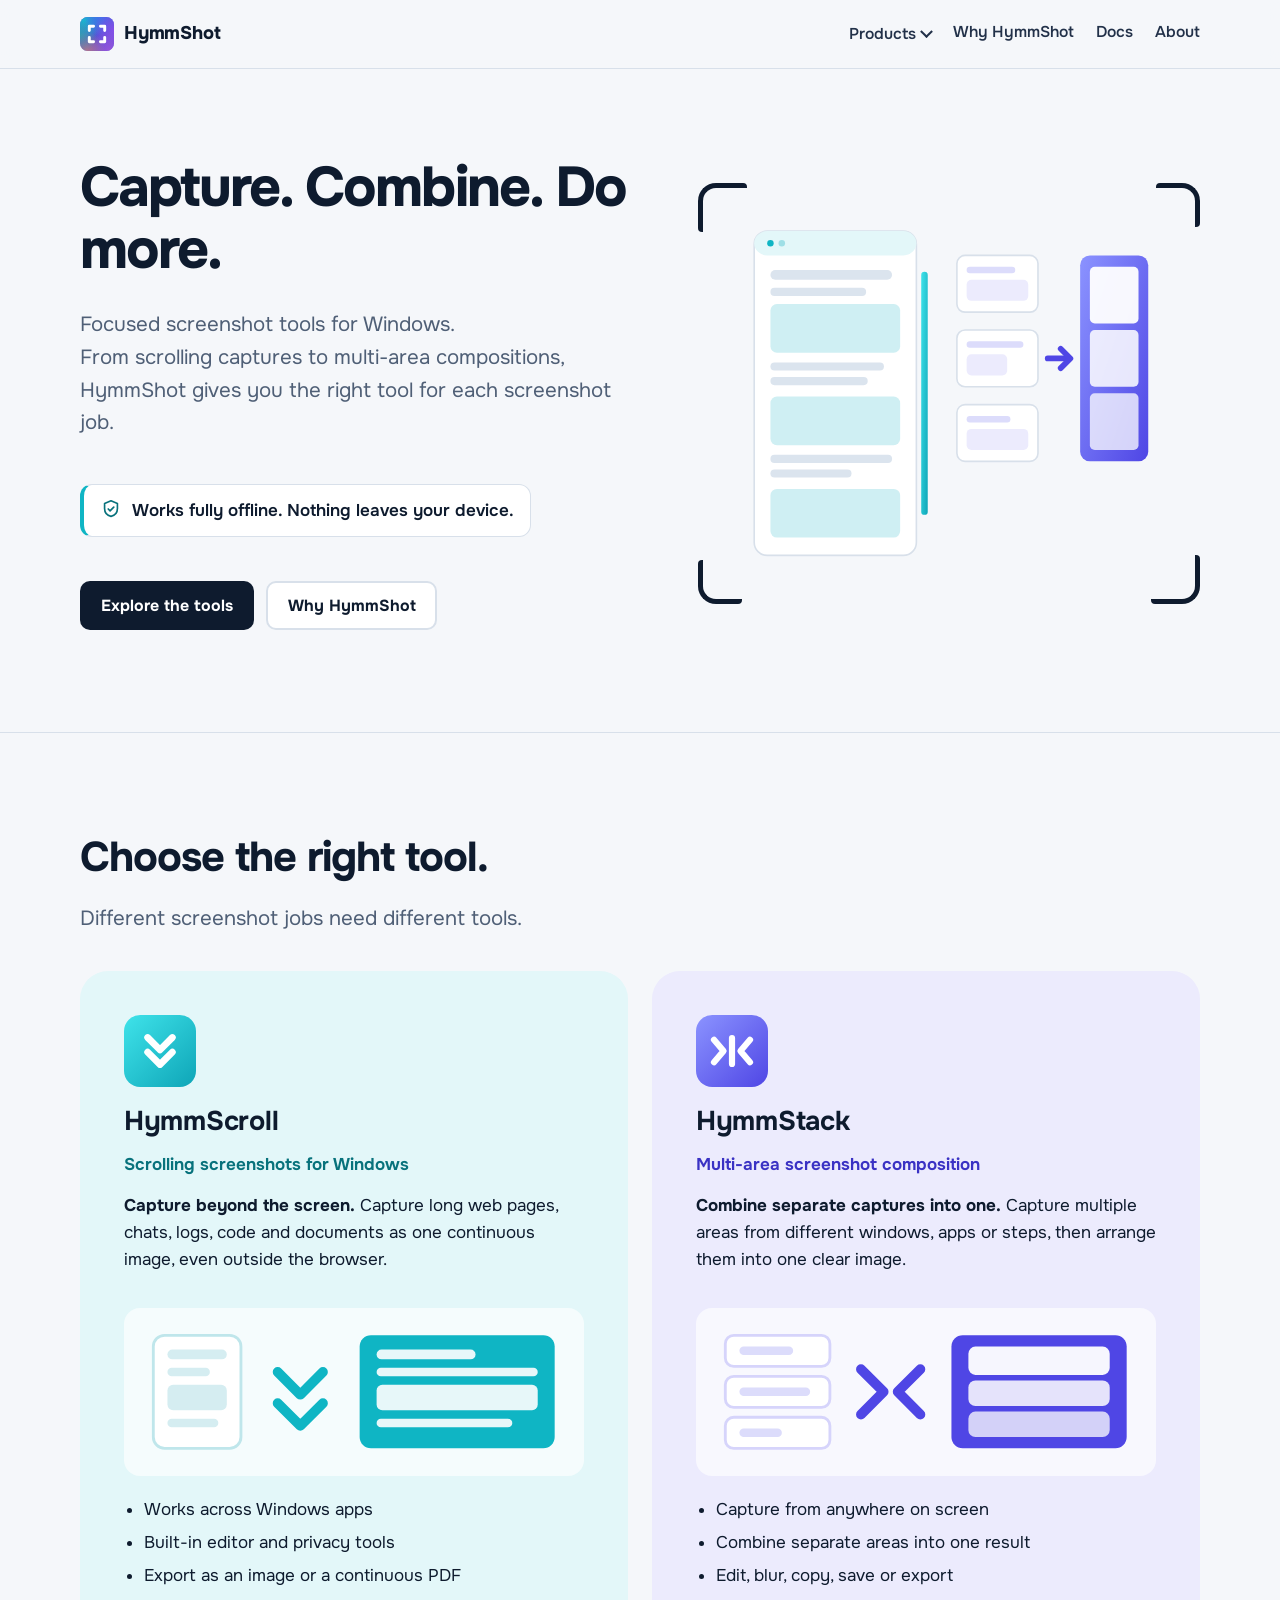
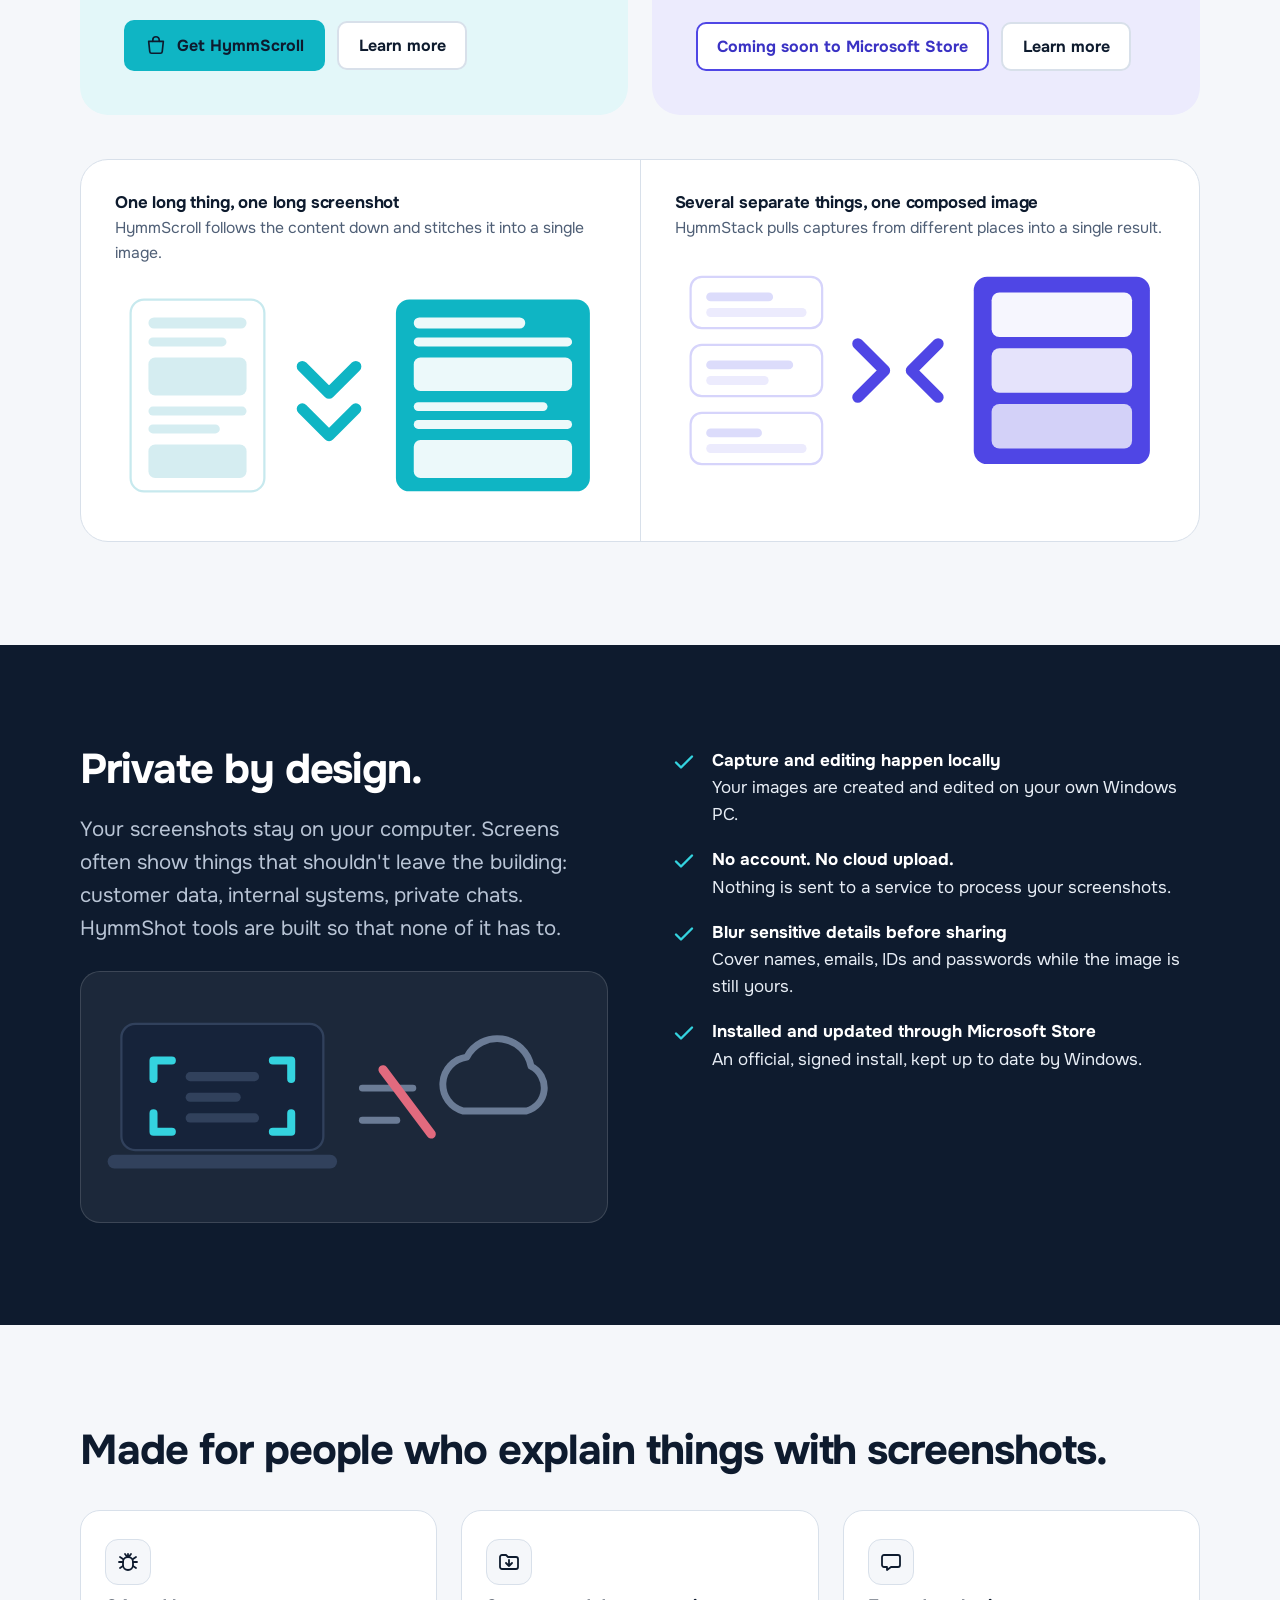
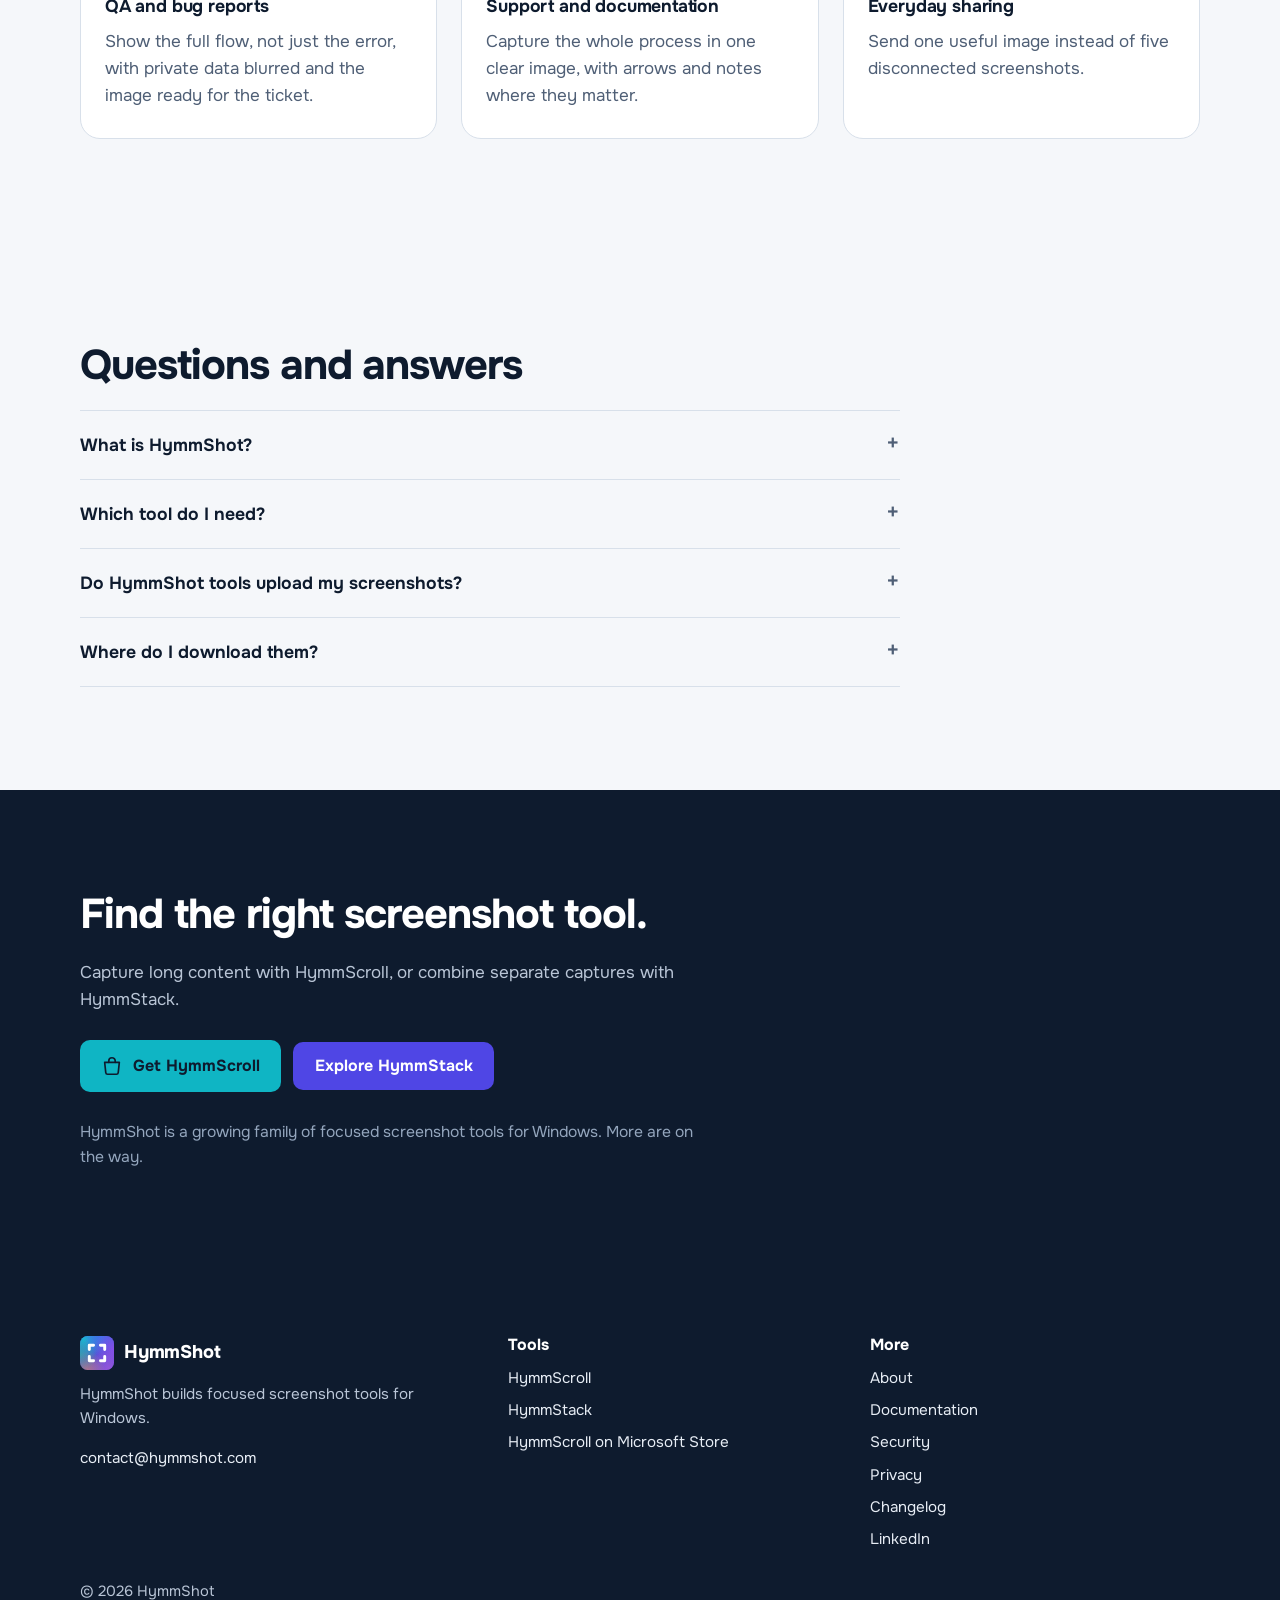
==== commit 34946d25: "Add files via upload" ====
--- a/index.html
+++ b/index.html
@@ -96,9 +96,8 @@
 </div></header>
 <main id="main">
 <section class="hero"><div class="wrap hero-grid">
-<div><span class="pill-note">Works offline &middot; Built for Windows</span>
-<h1>Capture. Combine. Do more.</h1>
-<p class="lede">Focused screenshot tools for Windows. From scrolling captures to multi-area compositions, HymmShot gives you the right tool for each screenshot job.</p>
+<div><h1>Capture. Combine. Do more.</h1>
+<p class="lede">Focused screenshot tools for Windows.<br>From scrolling captures to multi-area compositions, HymmShot gives you the right tool for each screenshot job.</p>
 <p class="trust"><svg viewBox="0 0 24 24" fill="none" stroke="currentColor" stroke-width="1.8" stroke-linecap="round" stroke-linejoin="round" aria-hidden="true"><path d="M12 3l7 3v5.5c0 4.2-2.9 7.6-7 8.5-4.1-.9-7-4.3-7-8.5V6z"/><path d="M9 12l2 2 4-4"/></svg><span>Works fully offline. Nothing leaves your device.</span></p>
 <div class="actions"><a class="btn btn-ink" href="#tools">Explore the tools</a><a class="btn btn-ghost" href="#private">Why HymmShot</a></div></div>
 <div class="frame" aria-hidden="true"><span class="c1"></span><span class="c2"></span>
@@ -128,13 +127,15 @@
 <p class="lede">Different screenshot jobs need different tools.</p>
 <div class="pair" style="margin-top:36px"><article class="product scroll"><div class="icon"><svg viewBox="0 0 512 512" aria-hidden="true"><defs><linearGradient id="gcp" x1="0" y1="0" x2="1" y2="1"><stop offset="0" stop-color="#3FE3EA"/><stop offset="1" stop-color="#0EA5B7"/></linearGradient></defs><rect width="512" height="512" rx="115" fill="url(#gcp)"/><g fill="none" stroke="#fff" stroke-width="48" stroke-linecap="round" stroke-linejoin="round"><path d="M168 160L256 248L344 160"/><path d="M168 264L256 352L344 264"/></g></svg></div><h3>HymmScroll</h3><p class="tag">Scrolling screenshots for Windows</p>
 <p><strong>Capture beyond the screen.</strong> Capture long web pages, chats, logs, code and documents as one continuous image, even outside the browser.</p>
+<div class="mini"><svg viewBox="0 0 300 96" aria-hidden="true"><rect x="8" y="8" width="62" height="80" rx="8" fill="#ffffff" stroke="#bfe6eb" stroke-width="2"></rect><g fill="#d5edf1"><rect x="18" y="18" width="42" height="7" rx="3.5"></rect><rect x="18" y="31" width="30" height="6" rx="3"></rect><rect x="18" y="43" width="42" height="18" rx="4"></rect><rect x="18" y="67" width="36" height="6" rx="3"></rect></g><g fill="none" stroke="#0FB5C4" stroke-width="7" stroke-linecap="round" stroke-linejoin="round"><path d="M96 34L112 50L128 34"></path><path d="M96 56L112 72L128 56"></path></g><rect x="154" y="8" width="138" height="80" rx="8" fill="#0FB5C4"></rect><g fill="#ffffff" opacity="0.9"><rect x="166" y="18" width="70" height="7" rx="3.5"></rect><rect x="166" y="31" width="114" height="6" rx="3"></rect><rect x="166" y="43" width="114" height="18" rx="4"></rect><rect x="166" y="67" width="96" height="6" rx="3"></rect></g></svg></div>
 <ul><li>Works across Windows apps</li><li>Built-in editor and privacy tools</li><li>Export as an image or a continuous PDF</li></ul>
 <div class="actions"><a class="btn btn-scroll" data-download-cta="home-scroll" href="https://apps.microsoft.com/detail/9n6580jqmpw8" target="_blank" rel="noopener"><svg viewBox="0 0 24 24" fill="none" stroke="currentColor" stroke-width="1.8" stroke-linecap="round" stroke-linejoin="round" aria-hidden="true"><path d="M4 8h16l-1.2 11.2a2 2 0 0 1-2 1.8H7.2a2 2 0 0 1-2-1.8z"/><path d="M8.5 8V6.5a3.5 3.5 0 0 1 7 0V8"/></svg>Get HymmScroll</a><a class="btn btn-ghost" href="hymmscroll/index.html">Learn more</a></div></article><article class="product stack"><div class="icon"><svg viewBox="0 0 512 512" aria-hidden="true"><defs><linearGradient id="gkp" x1="0" y1="0" x2="1" y2="1"><stop offset="0" stop-color="#8B93FF"/><stop offset="1" stop-color="#4F46E5"/></linearGradient></defs><rect width="512" height="512" rx="115" fill="url(#gkp)"/><g fill="none" stroke="#fff" stroke-width="44" stroke-linecap="round" stroke-linejoin="round"><path d="M128 176L196 256L128 336"/><path d="M384 176L316 256L384 336"/><path d="M256 164V348"/></g></svg></div><h3>HymmStack</h3><p class="tag">Multi-area screenshot composition</p>
 <p><strong>Combine separate captures into one.</strong> Capture multiple areas from different windows, apps or steps, then arrange them into one clear image.</p>
+<div class="mini"><svg viewBox="0 0 300 96" aria-hidden="true"><rect x="8" y="8" width="74" height="22" rx="6" fill="#ffffff" stroke="#d6d4fb" stroke-width="2"></rect><rect x="8" y="37" width="74" height="22" rx="6" fill="#ffffff" stroke="#d6d4fb" stroke-width="2"></rect><rect x="8" y="66" width="74" height="22" rx="6" fill="#ffffff" stroke="#d6d4fb" stroke-width="2"></rect><g fill="#dcdcfb"><rect x="18" y="16" width="38" height="6" rx="3"></rect><rect x="18" y="45" width="50" height="6" rx="3"></rect><rect x="18" y="74" width="30" height="6" rx="3"></rect></g><g fill="none" stroke="#4F46E5" stroke-width="7" stroke-linecap="round" stroke-linejoin="round"><path d="M104 32L120 48L104 64"></path><path d="M146 32L130 48L146 64"></path></g><rect x="168" y="8" width="124" height="80" rx="8" fill="#4F46E5"></rect><g fill="#ffffff"><rect x="180" y="16" width="100" height="20" rx="5" opacity="0.95"></rect><rect x="180" y="40" width="100" height="18" rx="5" opacity="0.85"></rect><rect x="180" y="62" width="100" height="18" rx="5" opacity="0.75"></rect></g></svg></div>
 <ul><li>Capture from anywhere on screen</li><li>Combine separate areas into one result</li><li>Edit, blur, copy, save or export</li></ul>
 <div class="actions"><!-- HYMMSTACK-STORE:START --><span class="btn btn-soon">Coming soon to Microsoft Store</span><!-- HYMMSTACK-STORE:END --><a class="btn btn-ghost" href="hymmstack/index.html">Learn more</a></div></article></div>
-<div class="explain">
-<div class="e-scroll"><h3>One long thing, one long screenshot</h3><p>HymmScroll follows the content down and stitches it into a single image.</p>
+<div class="strip">
+<div><h3>One long thing, one long screenshot</h3><p>HymmScroll follows the content down and stitches it into a single image.</p>
 <svg viewBox="0 0 440 200" role="img" aria-label="A long page becomes one long screenshot">
 <rect x="14" y="14" width="120" height="172" rx="12" fill="#ffffff" stroke="#c7e9ee" stroke-width="2"></rect>
 <g fill="#d5edf1"><rect x="30" y="30" width="88" height="10" rx="5"></rect><rect x="30" y="48" width="70" height="8" rx="4"></rect><rect x="30" y="66" width="88" height="34" rx="6"></rect><rect x="30" y="110" width="88" height="8" rx="4"></rect><rect x="30" y="126" width="64" height="8" rx="4"></rect><rect x="30" y="144" width="88" height="30" rx="6"></rect></g>
@@ -142,7 +143,8 @@
 <rect x="252" y="14" width="174" height="172" rx="12" fill="#0FB5C4"></rect>
 <g fill="#ffffff" opacity="0.92"><rect x="268" y="30" width="100" height="10" rx="5"></rect><rect x="268" y="48" width="142" height="8" rx="4"></rect><rect x="268" y="66" width="142" height="30" rx="6"></rect><rect x="268" y="106" width="120" height="8" rx="4"></rect><rect x="268" y="122" width="142" height="8" rx="4"></rect><rect x="268" y="140" width="142" height="34" rx="6"></rect></g>
 </svg></div>
-<div class="e-stack"><h3>Several separate things, one composed image</h3><p>HymmStack pulls captures from different places into a single result.</p>
+<div class="rule"></div>
+<div><h3>Several separate things, one composed image</h3><p>HymmStack pulls captures from different places into a single result.</p>
 <svg viewBox="0 0 440 200" role="img" aria-label="Three separate captures become one composed image">
 <rect x="14" y="16" width="118" height="46" rx="10" fill="#ffffff" stroke="#d6d4fb" stroke-width="2"></rect><rect x="28" y="30" width="60" height="8" rx="4" fill="#dcdcfb"></rect><rect x="28" y="44" width="90" height="8" rx="4" fill="#ecebfd"></rect>
 <rect x="14" y="77" width="118" height="46" rx="10" fill="#ffffff" stroke="#d6d4fb" stroke-width="2"></rect><rect x="28" y="91" width="78" height="8" rx="4" fill="#dcdcfb"></rect><rect x="28" y="105" width="56" height="8" rx="4" fill="#ecebfd"></rect>
@@ -153,8 +155,8 @@
 </svg></div>
 </div>
 </div></section>
-<section class="band" id="private"><div class="wrap band-grid">
-<div><h2>Private by design.</h2><p class="lede">Your screenshots stay on your computer. Screens often show things that shouldn't leave the building: customer data, internal systems, private chats. HymmShot tools are built so that none of it has to.</p></div>
+<section class="band" id="private"><div class="wrap band-grid with-art">
+<div><h2>Private by design.</h2><p class="lede">Your screenshots stay on your computer. Screens often show things that shouldn't leave the building: customer data, internal systems, private chats. HymmShot tools are built so that none of it has to.</p><div class="band-art"><svg viewBox="0 0 420 180" role="img" aria-label="A capture stays on the laptop; nothing is sent to the cloud"><rect x="16" y="26" width="176" height="110" rx="12" fill="#16233a" stroke="#31415c" stroke-width="2"></rect><rect x="4" y="140" width="200" height="12" rx="6" fill="#31415c"></rect><g fill="none" stroke="#34d3df" stroke-width="7" stroke-linecap="round" stroke-linejoin="round"><path d="M44 74V58h16"></path><path d="M148 58h16v16"></path><path d="M164 104v16h-16"></path><path d="M60 120H44v-16"></path></g><g fill="#31415c"><rect x="72" y="68" width="64" height="8" rx="4"></rect><rect x="72" y="86" width="48" height="8" rx="4"></rect><rect x="72" y="104" width="64" height="8" rx="4"></rect></g><g fill="none" stroke="#6b7c96" stroke-width="6" stroke-linecap="round"><path d="M226 82h44"></path><path d="M226 110h30"></path></g><g transform="translate(286,40)"><path d="M28 62a24 24 0 0 1 3-47 30 30 0 0 1 56 8 21 21 0 0 1-4 39z" fill="none" stroke="#6b7c96" stroke-width="6" stroke-linejoin="round"></path></g><g stroke="#e26a7e" stroke-width="8" stroke-linecap="round"><path d="M244 66L286 122"></path></g></svg></div></div>
 <ul class="checks">
 <li><svg viewBox="0 0 24 24" fill="none" stroke="#34d3df" stroke-width="2.4" stroke-linecap="round" stroke-linejoin="round" aria-hidden="true"><path d="M4 12.5l5 5L20 6.5"/></svg><div><strong>Capture and editing happen locally</strong>Your images are created and edited on your own Windows PC.</div></li>
 <li><svg viewBox="0 0 24 24" fill="none" stroke="#34d3df" stroke-width="2.4" stroke-linecap="round" stroke-linejoin="round" aria-hidden="true"><path d="M4 12.5l5 5L20 6.5"/></svg><div><strong>No account. No cloud upload.</strong>Nothing is sent to a service to process your screenshots.</div></li>
@@ -164,24 +166,16 @@
 <section><div class="wrap">
 <h2>Made for people who explain things with screenshots.</h2>
 <div class="uses">
-<div><h3>QA and bug reports</h3><p>Show the full flow, not just the error, with private data blurred and the image ready for the ticket.</p></div>
-<div><h3>Support and documentation</h3><p>Capture the whole process in one clear image, with arrows and notes where they matter.</p></div>
-<div><h3>Everyday sharing</h3><p>Send one useful image instead of five disconnected screenshots.</p></div>
+<div class="use-card"><div class="fi"><svg viewBox="0 0 24 24" fill="none" stroke="currentColor" stroke-width="1.8" stroke-linecap="round" stroke-linejoin="round" aria-hidden="true"><rect x="7" y="7" width="10" height="13" rx="5"/><path d="M12 7V4M9 4l1.5 2M15 4l-1.5 2M3 12h4M17 12h4M4 18l3-2M20 18l-3-2M4 7l3 2M20 7l-3 2"/></svg></div><h3>QA and bug reports</h3><p>Show the full flow, not just the error, with private data blurred and the image ready for the ticket.</p></div>
+<div class="use-card"><div class="fi"><svg viewBox="0 0 24 24" fill="none" stroke="currentColor" stroke-width="1.8" stroke-linecap="round" stroke-linejoin="round" aria-hidden="true"><path d="M3 7a2 2 0 0 1 2-2h4l2 2h8a2 2 0 0 1 2 2v8a2 2 0 0 1-2 2H5a2 2 0 0 1-2-2z"/><path d="M12 10v6M9 13l3 3 3-3"/></svg></div><h3>Support and documentation</h3><p>Capture the whole process in one clear image, with arrows and notes where they matter.</p></div>
+<div class="use-card"><div class="fi"><svg viewBox="0 0 24 24" fill="none" stroke="currentColor" stroke-width="1.8" stroke-linecap="round" stroke-linejoin="round" aria-hidden="true"><path d="M5 5h14a2 2 0 0 1 2 2v8a2 2 0 0 1-2 2h-7l-4 3v-3H5a2 2 0 0 1-2-2V7a2 2 0 0 1 2-2z"/></svg></div><h3>Everyday sharing</h3><p>Send one useful image instead of five disconnected screenshots.</p></div>
 </div></div></section>
-<hr class="divider">
-<section><div class="wrap">
-<h2>The HymmShot family</h2>
-<ul class="family">
-<li><svg viewBox="0 0 512 512" aria-hidden="true"><defs><linearGradient id="gcfam1" x1="0" y1="0" x2="1" y2="1"><stop offset="0" stop-color="#3FE3EA"/><stop offset="1" stop-color="#0EA5B7"/></linearGradient></defs><rect width="512" height="512" rx="115" fill="url(#gcfam1)"/><g fill="none" stroke="#fff" stroke-width="48" stroke-linecap="round" stroke-linejoin="round"><path d="M168 160L256 248L344 160"/><path d="M168 264L256 352L344 264"/></g></svg><span><strong>HymmScroll</strong><span>Scroll beyond the screen.</span></span></li>
-<li><svg viewBox="0 0 512 512" aria-hidden="true"><defs><linearGradient id="gkfam2" x1="0" y1="0" x2="1" y2="1"><stop offset="0" stop-color="#8B93FF"/><stop offset="1" stop-color="#4F46E5"/></linearGradient></defs><rect width="512" height="512" rx="115" fill="url(#gkfam2)"/><g fill="none" stroke="#fff" stroke-width="44" stroke-linecap="round" stroke-linejoin="round"><path d="M128 176L196 256L128 336"/><path d="M384 176L316 256L384 336"/><path d="M256 164V348"/></g></svg><span><strong>HymmStack</strong><span>Combine separate captures.</span></span></li>
-</ul>
-<p class="family more">More focused screenshot tools are on the way.</p>
-</div></section>
 <section id="faq"><div class="wrap"><h2>Questions and answers</h2><div class="faq"><details><summary>What is HymmShot?</summary><div class="answer"><p>HymmShot is a family of focused screenshot tools for Windows. Each tool is built around one specific capture workflow, so you can use the right tool for the job instead of one overloaded app.</p></div></details><details><summary>Which tool do I need?</summary><div class="answer"><p>If the content is in one place but longer than your screen, like a long web page, chat or log, use HymmScroll. If the content is spread across different places, like several steps of a process or a few different windows, use HymmStack.</p></div></details><details><summary>Do HymmShot tools upload my screenshots?</summary><div class="answer"><p>No. Capturing and editing happen on your own computer, and the tools don't need an account or a cloud service to work. That makes them a good fit for work environments with strict security rules.</p></div></details><details><summary>Where do I download them?</summary><div class="answer"><p>From Microsoft Store. HymmScroll is available now and free during its Public Beta. HymmStack is coming soon, and its Store listing will be linked here.</p></div></details></div></div></section>
 <section class="closing"><div class="wrap">
 <h2>Find the right screenshot tool.</h2>
 <p>Capture long content with HymmScroll, or combine separate captures with HymmStack.</p>
 <div class="actions"><a class="btn btn-scroll" data-download-cta="closing" href="https://apps.microsoft.com/detail/9n6580jqmpw8" target="_blank" rel="noopener"><svg viewBox="0 0 24 24" fill="none" stroke="currentColor" stroke-width="1.8" stroke-linecap="round" stroke-linejoin="round" aria-hidden="true"><path d="M4 8h16l-1.2 11.2a2 2 0 0 1-2 1.8H7.2a2 2 0 0 1-2-1.8z"/><path d="M8.5 8V6.5a3.5 3.5 0 0 1 7 0V8"/></svg>Get HymmScroll</a><a class="btn btn-stack" href="hymmstack/index.html">Explore HymmStack</a></div>
+<p class="statement">HymmShot is a growing family of focused screenshot tools for Windows. More are on the way.</p>
 </div></section>
 </main>
 <footer class="site-foot"><div class="wrap">
--- a/assets/site.css
+++ b/assets/site.css
@@ -230,3 +230,30 @@
 .ba .arrow{font-size:2rem;color:var(--muted);text-align:center}
 .ba h3{font-size:1rem;color:var(--muted);margin-bottom:.8em}
 .steps{grid-template-columns:repeat(auto-fit,minmax(190px,1fr))}
+
+/* mini visual inside product cards */
+.product .mini{background:rgba(255,255,255,.65);border-radius:16px;padding:16px 18px;margin:4px 0 2px}
+.product .mini svg{width:100%;height:auto;display:block}
+
+/* comparison strip */
+.strip{margin-top:44px;background:var(--white);border:1px solid var(--line);border-radius:var(--radius-lg);display:grid;grid-template-columns:1fr 1px 1fr;overflow:hidden}
+@media (max-width:820px){.strip{grid-template-columns:1fr}.strip .rule{height:1px;width:auto}}
+.strip .rule{background:var(--line)}
+.strip>div{padding:clamp(24px,3vw,34px)}
+.strip h3{font-size:1.05rem;margin-bottom:.2em}
+.strip p{color:var(--muted);font-size:.98rem;margin:0 0 18px}
+.strip svg{width:100%;height:auto}
+
+/* privacy band art */
+.band-grid.with-art{grid-template-columns:1fr 1fr}
+.band-art{margin-top:26px;background:rgba(255,255,255,.06);border:1px solid rgba(255,255,255,.14);border-radius:20px;padding:22px}
+.band-art svg{width:100%;height:auto}
+
+/* use case cards */
+.uses{gap:24px}
+.uses .use-card{background:var(--white);border:1px solid var(--line);border-radius:20px;padding:28px 24px;display:flex;flex-direction:column;gap:12px}
+.uses .use-card .fi{width:46px;height:46px;border-radius:13px;display:grid;place-items:center;background:var(--paper);border:1px solid var(--line)}
+.uses .use-card .fi svg{width:24px;height:24px}
+.uses .use-card h3{margin:0}
+.closing .statement{color:#94a6bd;font-size:.98rem;margin-top:28px}
+.strip .rule{padding:0}
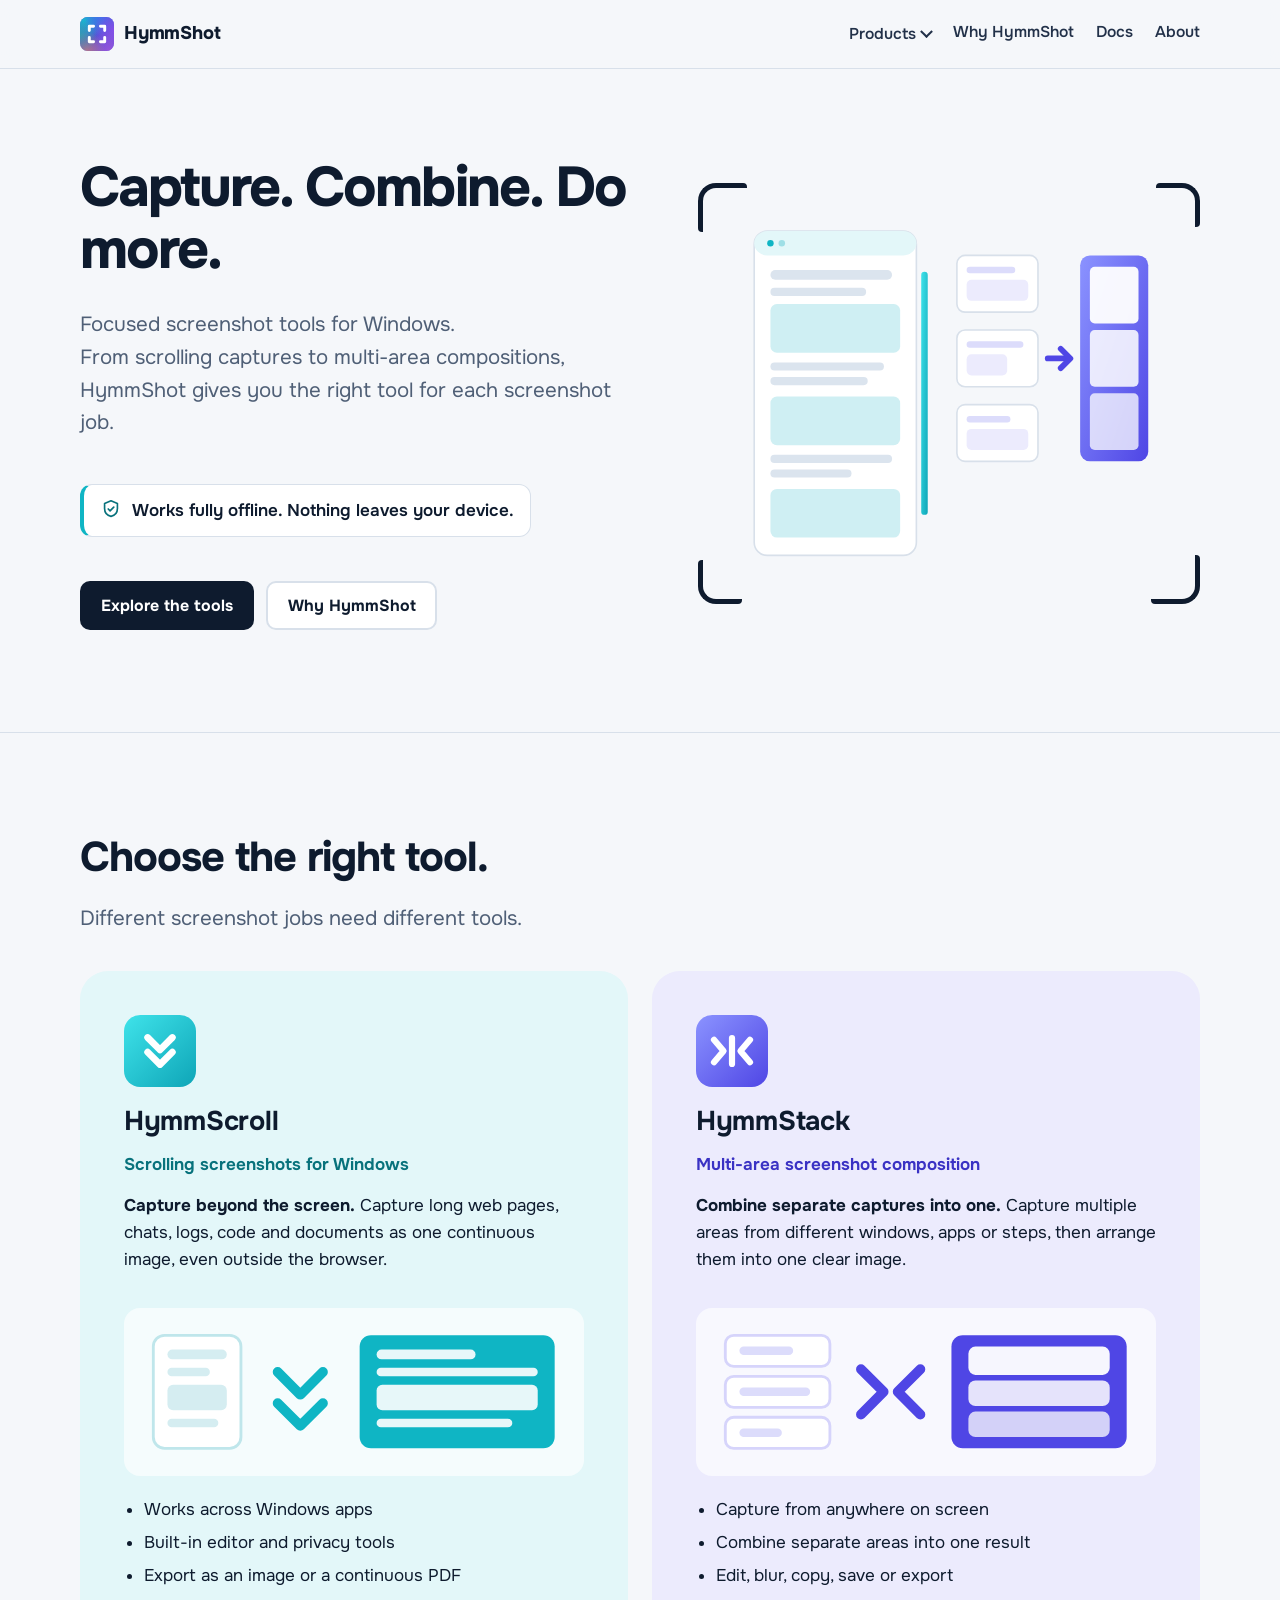
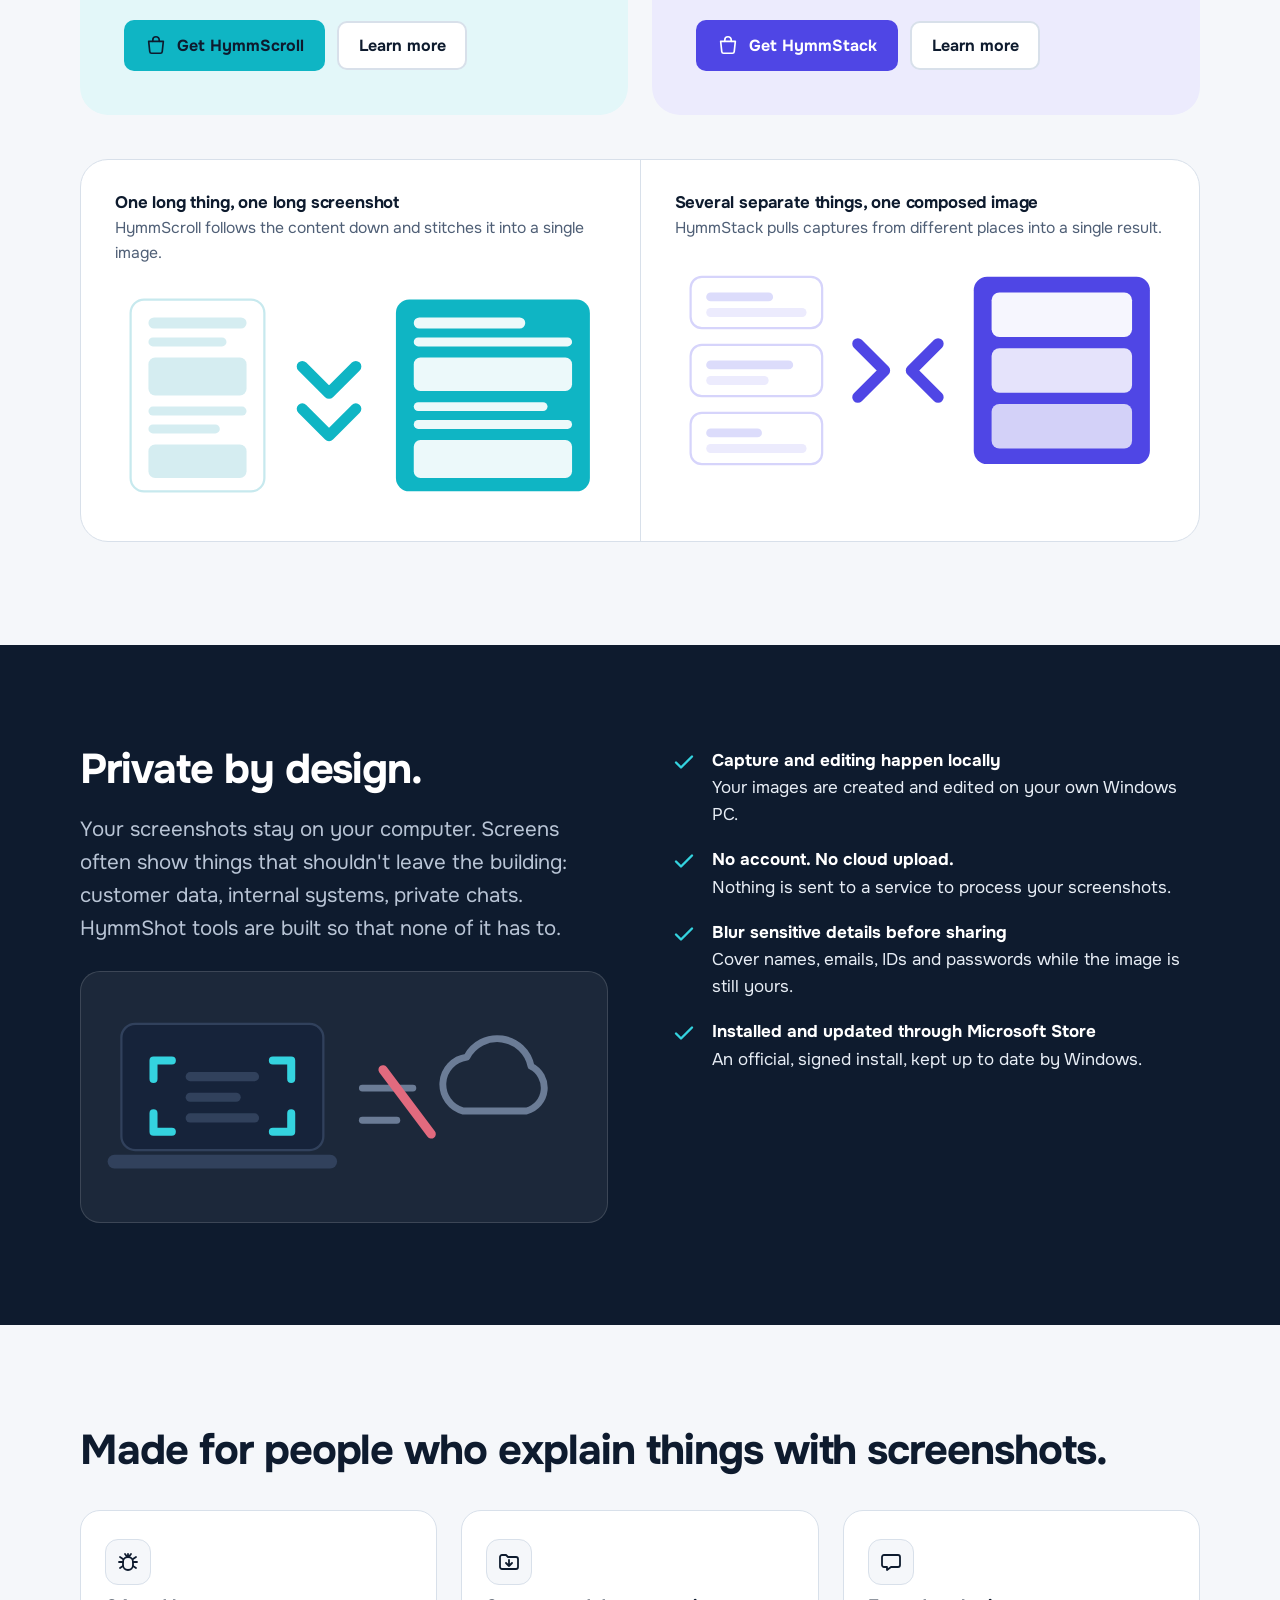
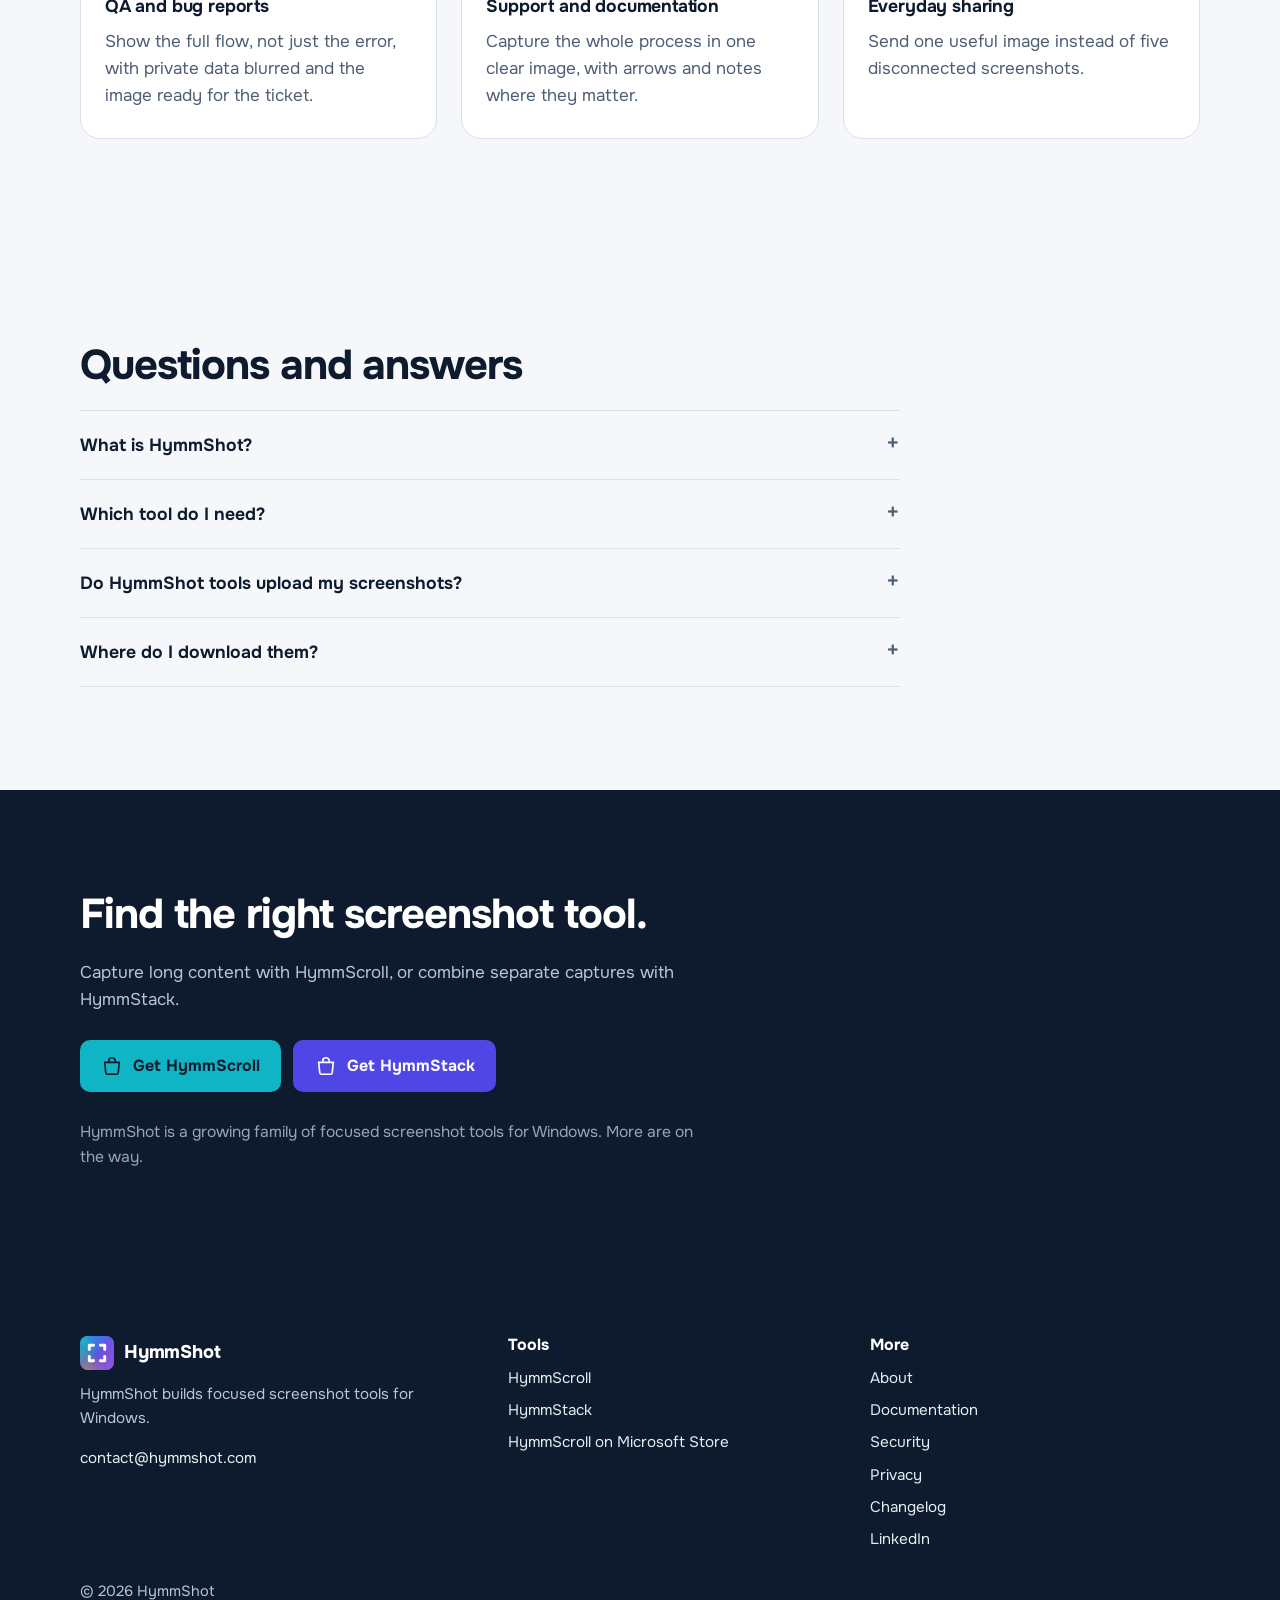
==== commit 31fa29dc: "Add files via upload" ====
--- a/index.html
+++ b/index.html
@@ -73,7 +73,7 @@
    "name": "Where do I download them?",
    "acceptedAnswer": {
     "@type": "Answer",
-    "text": "From Microsoft Store. HymmScroll is available now and free during its Public Beta. HymmStack is coming soon, and its Store listing will be linked here."
+    "text": "Both tools are on Microsoft Store. That is the official, signed version, and Windows keeps it up to date for you. HymmScroll is free during its Public Beta."
    }
   }
  ]
@@ -133,7 +133,7 @@
 <p><strong>Combine separate captures into one.</strong> Capture multiple areas from different windows, apps or steps, then arrange them into one clear image.</p>
 <div class="mini"><svg viewBox="0 0 300 96" aria-hidden="true"><rect x="8" y="8" width="74" height="22" rx="6" fill="#ffffff" stroke="#d6d4fb" stroke-width="2"></rect><rect x="8" y="37" width="74" height="22" rx="6" fill="#ffffff" stroke="#d6d4fb" stroke-width="2"></rect><rect x="8" y="66" width="74" height="22" rx="6" fill="#ffffff" stroke="#d6d4fb" stroke-width="2"></rect><g fill="#dcdcfb"><rect x="18" y="16" width="38" height="6" rx="3"></rect><rect x="18" y="45" width="50" height="6" rx="3"></rect><rect x="18" y="74" width="30" height="6" rx="3"></rect></g><g fill="none" stroke="#4F46E5" stroke-width="7" stroke-linecap="round" stroke-linejoin="round"><path d="M104 32L120 48L104 64"></path><path d="M146 32L130 48L146 64"></path></g><rect x="168" y="8" width="124" height="80" rx="8" fill="#4F46E5"></rect><g fill="#ffffff"><rect x="180" y="16" width="100" height="20" rx="5" opacity="0.95"></rect><rect x="180" y="40" width="100" height="18" rx="5" opacity="0.85"></rect><rect x="180" y="62" width="100" height="18" rx="5" opacity="0.75"></rect></g></svg></div>
 <ul><li>Capture from anywhere on screen</li><li>Combine separate areas into one result</li><li>Edit, blur, copy, save or export</li></ul>
-<div class="actions"><!-- HYMMSTACK-STORE:START --><span class="btn btn-soon">Coming soon to Microsoft Store</span><!-- HYMMSTACK-STORE:END --><a class="btn btn-ghost" href="hymmstack/index.html">Learn more</a></div></article></div>
+<div class="actions"><a class="btn btn-stack" data-download-cta="home-stack" href="https://apps.microsoft.com/detail/9p1lzh1rvsdb" target="_blank" rel="noopener"><svg viewBox="0 0 24 24" fill="none" stroke="currentColor" stroke-width="1.8" stroke-linecap="round" stroke-linejoin="round" aria-hidden="true"><path d="M4 8h16l-1.2 11.2a2 2 0 0 1-2 1.8H7.2a2 2 0 0 1-2-1.8z"/><path d="M8.5 8V6.5a3.5 3.5 0 0 1 7 0V8"/></svg>Get HymmStack</a><a class="btn btn-ghost" href="hymmstack/index.html">Learn more</a></div></article></div>
 <div class="strip">
 <div><h3>One long thing, one long screenshot</h3><p>HymmScroll follows the content down and stitches it into a single image.</p>
 <svg viewBox="0 0 440 200" role="img" aria-label="A long page becomes one long screenshot">
@@ -170,11 +170,11 @@
 <div class="use-card"><div class="fi"><svg viewBox="0 0 24 24" fill="none" stroke="currentColor" stroke-width="1.8" stroke-linecap="round" stroke-linejoin="round" aria-hidden="true"><path d="M3 7a2 2 0 0 1 2-2h4l2 2h8a2 2 0 0 1 2 2v8a2 2 0 0 1-2 2H5a2 2 0 0 1-2-2z"/><path d="M12 10v6M9 13l3 3 3-3"/></svg></div><h3>Support and documentation</h3><p>Capture the whole process in one clear image, with arrows and notes where they matter.</p></div>
 <div class="use-card"><div class="fi"><svg viewBox="0 0 24 24" fill="none" stroke="currentColor" stroke-width="1.8" stroke-linecap="round" stroke-linejoin="round" aria-hidden="true"><path d="M5 5h14a2 2 0 0 1 2 2v8a2 2 0 0 1-2 2h-7l-4 3v-3H5a2 2 0 0 1-2-2V7a2 2 0 0 1 2-2z"/></svg></div><h3>Everyday sharing</h3><p>Send one useful image instead of five disconnected screenshots.</p></div>
 </div></div></section>
-<section id="faq"><div class="wrap"><h2>Questions and answers</h2><div class="faq"><details><summary>What is HymmShot?</summary><div class="answer"><p>HymmShot is a family of focused screenshot tools for Windows. Each tool is built around one specific capture workflow, so you can use the right tool for the job instead of one overloaded app.</p></div></details><details><summary>Which tool do I need?</summary><div class="answer"><p>If the content is in one place but longer than your screen, like a long web page, chat or log, use HymmScroll. If the content is spread across different places, like several steps of a process or a few different windows, use HymmStack.</p></div></details><details><summary>Do HymmShot tools upload my screenshots?</summary><div class="answer"><p>No. Capturing and editing happen on your own computer, and the tools don't need an account or a cloud service to work. That makes them a good fit for work environments with strict security rules.</p></div></details><details><summary>Where do I download them?</summary><div class="answer"><p>From Microsoft Store. HymmScroll is available now and free during its Public Beta. HymmStack is coming soon, and its Store listing will be linked here.</p></div></details></div></div></section>
+<section id="faq"><div class="wrap"><h2>Questions and answers</h2><div class="faq"><details><summary>What is HymmShot?</summary><div class="answer"><p>HymmShot is a family of focused screenshot tools for Windows. Each tool is built around one specific capture workflow, so you can use the right tool for the job instead of one overloaded app.</p></div></details><details><summary>Which tool do I need?</summary><div class="answer"><p>If the content is in one place but longer than your screen, like a long web page, chat or log, use HymmScroll. If the content is spread across different places, like several steps of a process or a few different windows, use HymmStack.</p></div></details><details><summary>Do HymmShot tools upload my screenshots?</summary><div class="answer"><p>No. Capturing and editing happen on your own computer, and the tools don't need an account or a cloud service to work. That makes them a good fit for work environments with strict security rules.</p></div></details><details><summary>Where do I download them?</summary><div class="answer"><p>Both tools are on Microsoft Store. That is the official, signed version, and Windows keeps it up to date for you. HymmScroll is free during its Public Beta.</p></div></details></div></div></section>
 <section class="closing"><div class="wrap">
 <h2>Find the right screenshot tool.</h2>
 <p>Capture long content with HymmScroll, or combine separate captures with HymmStack.</p>
-<div class="actions"><a class="btn btn-scroll" data-download-cta="closing" href="https://apps.microsoft.com/detail/9n6580jqmpw8" target="_blank" rel="noopener"><svg viewBox="0 0 24 24" fill="none" stroke="currentColor" stroke-width="1.8" stroke-linecap="round" stroke-linejoin="round" aria-hidden="true"><path d="M4 8h16l-1.2 11.2a2 2 0 0 1-2 1.8H7.2a2 2 0 0 1-2-1.8z"/><path d="M8.5 8V6.5a3.5 3.5 0 0 1 7 0V8"/></svg>Get HymmScroll</a><a class="btn btn-stack" href="hymmstack/index.html">Explore HymmStack</a></div>
+<div class="actions"><a class="btn btn-scroll" data-download-cta="closing" href="https://apps.microsoft.com/detail/9n6580jqmpw8" target="_blank" rel="noopener"><svg viewBox="0 0 24 24" fill="none" stroke="currentColor" stroke-width="1.8" stroke-linecap="round" stroke-linejoin="round" aria-hidden="true"><path d="M4 8h16l-1.2 11.2a2 2 0 0 1-2 1.8H7.2a2 2 0 0 1-2-1.8z"/><path d="M8.5 8V6.5a3.5 3.5 0 0 1 7 0V8"/></svg>Get HymmScroll</a><a class="btn btn-stack" data-download-cta="closing-stack" href="https://apps.microsoft.com/detail/9p1lzh1rvsdb" target="_blank" rel="noopener"><svg viewBox="0 0 24 24" fill="none" stroke="currentColor" stroke-width="1.8" stroke-linecap="round" stroke-linejoin="round" aria-hidden="true"><path d="M4 8h16l-1.2 11.2a2 2 0 0 1-2 1.8H7.2a2 2 0 0 1-2-1.8z"/><path d="M8.5 8V6.5a3.5 3.5 0 0 1 7 0V8"/></svg>Get HymmStack</a></div>
 <p class="statement">HymmShot is a growing family of focused screenshot tools for Windows. More are on the way.</p>
 </div></section>
 </main>
